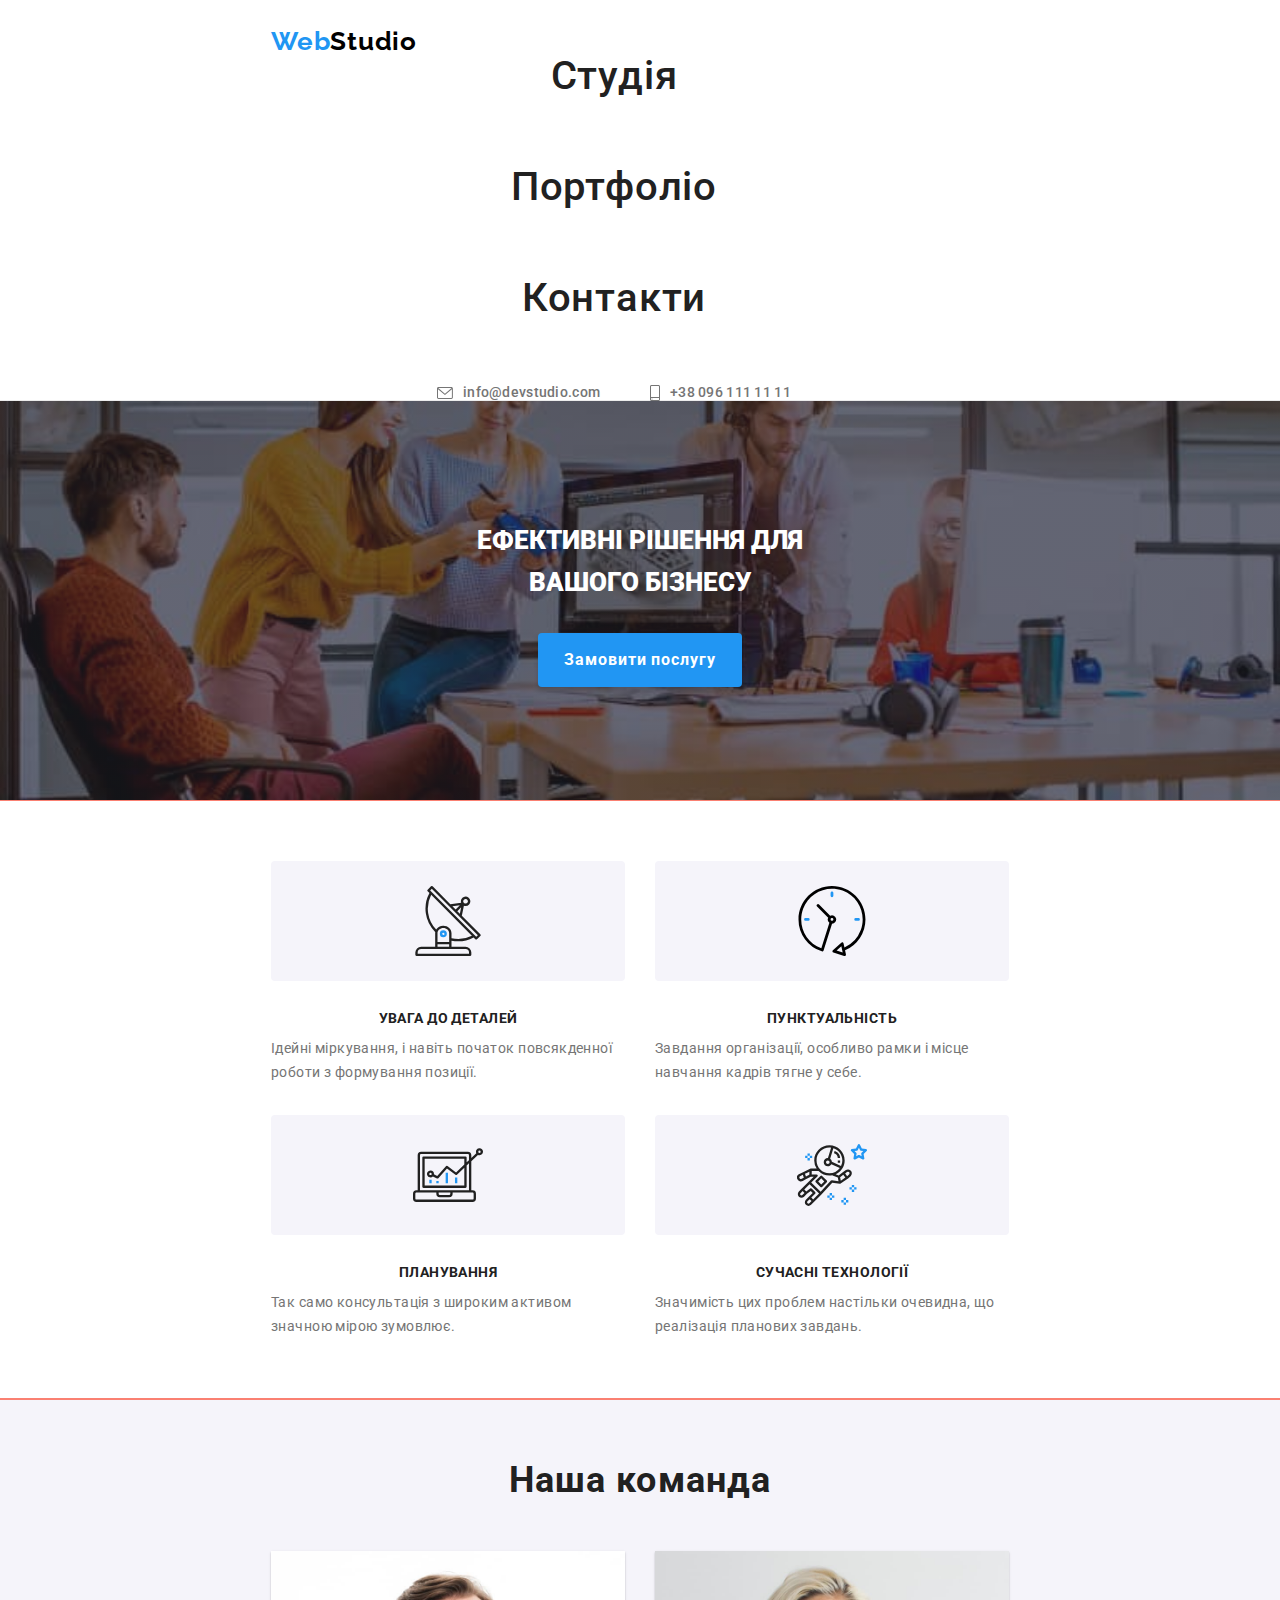
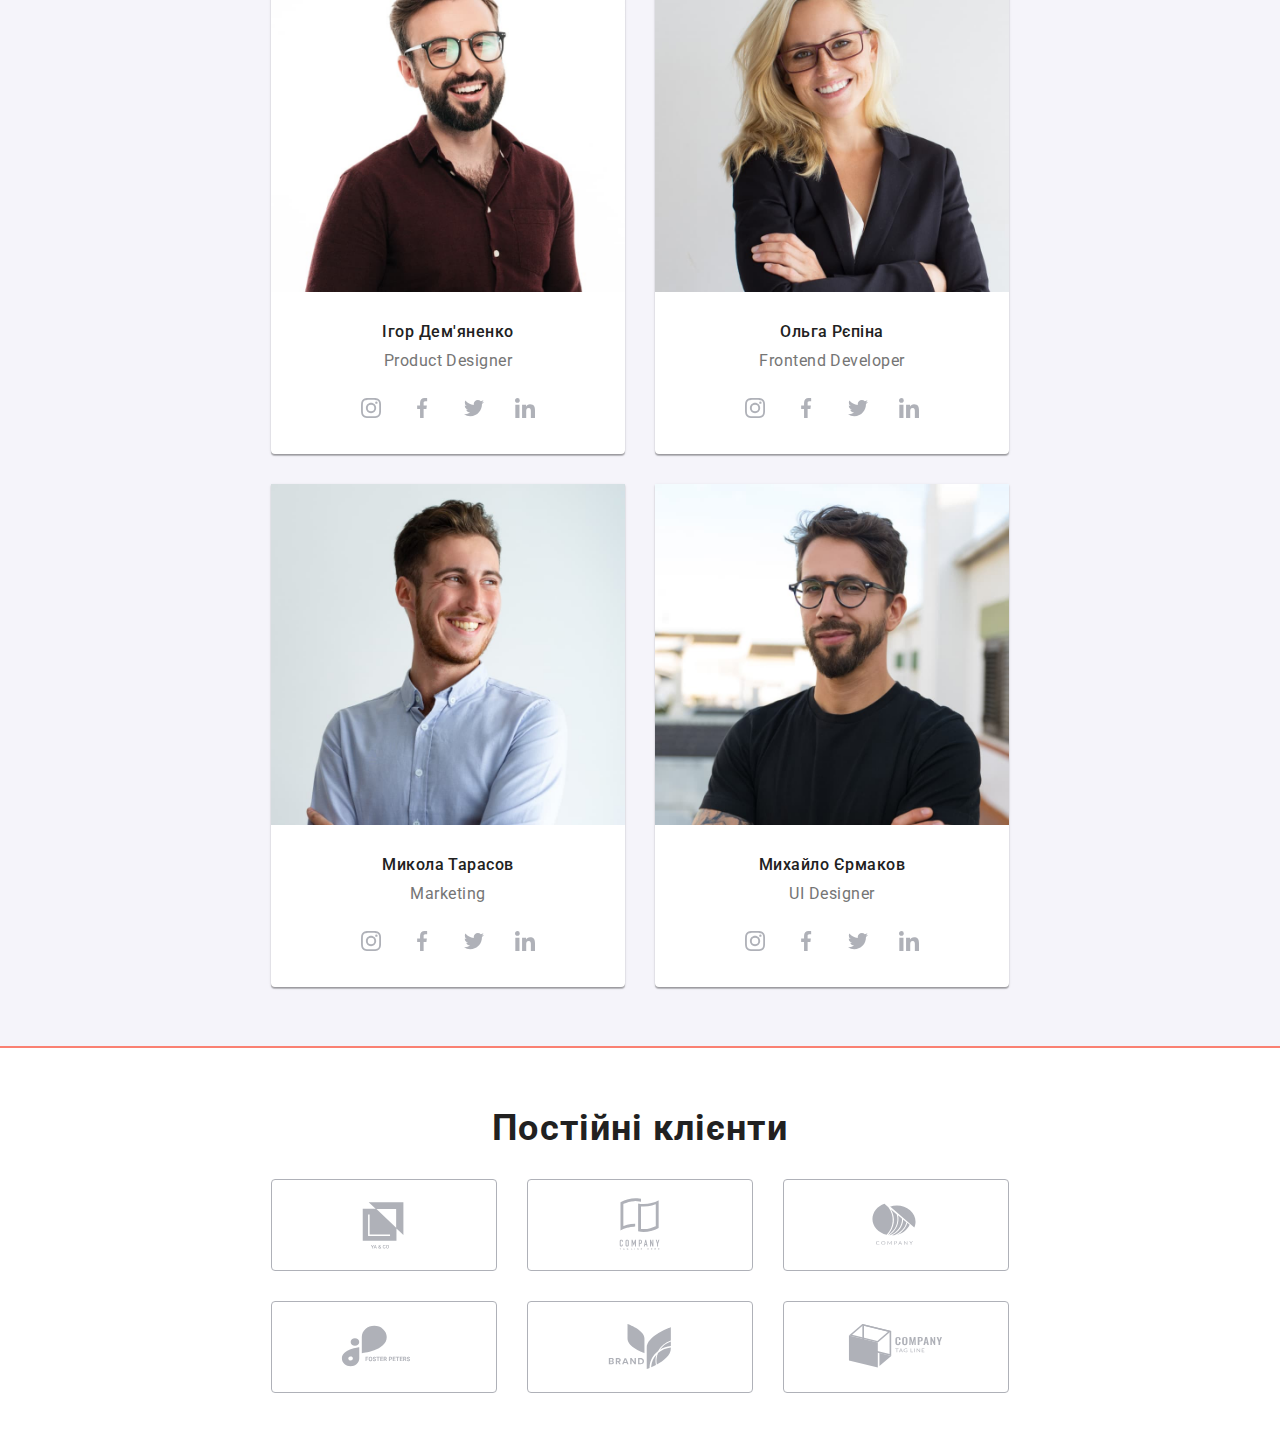
==== index.html @ ed32d87c "adaptive img" ====
<!DOCTYPE html>
<html lang="uk">
  <head>
    <meta charset="UTF-8" />
    <meta http-equiv="X-UA-Compatible" content="IE=edge" />
    <meta name="viewport" content="width=device-width, initial-scale=1.0" />
    <title>WebStudio</title>
    <link
      href="https://cdnjs.cloudflare.com/ajax/libs/modern-normalize/1.1.0/modern-normalize.min.css"
      rel="stylesheet"
    />
    <link
      href="https://fonts.googleapis.com/css2?family=Raleway:wght@700&family=Roboto:wght@400;500;700;900&display=swap"
      rel="stylesheet"
    />
    <link rel="stylesheet" href="./css/main.min.css" />
  </head>
  <body class="page">
    <!-- Шапка сайту -->
    <header class="header">
      <div class="container header__container">
        <a href="./index.html" class="logo header__logo logo--black">
          <span class="logo__web">Web</span>Studio
        </a>
        <button
          type="button"
          class="menu-button"
          aria-expanded="false"
          aria-controls="menu-container"
          data-menu-button
        >
          <svg width="40" height="40" aria-label="Перемикач мобільного меню">
            <use
              class="menu-button__icon-close"
              href="./images/icons.svg#icon-close"
            ></use>
            <use
              class="menu-button__icon-menu"
              href="./images/icons.svg#icon-menu"
            ></use>
          </svg>
        </button>
        <div class="menu-container" id="menu-container" data-menu>
          <!-- Навігація сайту в шапці -->
          <nav class="nav">
            <ul class="nav__list">
              <li class="nav__item">
                <a href="./index.html" class="nav__link link--current"
                  >Студія</a
                >
              </li>
              <li class="nav__item">
                <a href="./portfolio.html" class="nav__link">Портфоліо</a>
              </li>
              <li class="nav__item">
                <a href="" class="nav__link">Контакти</a>
              </li>
            </ul>
          </nav>

          <!-- Контакти в шапці-->
          <ul class="contacts">
            <li class="contacts__item">
              <a href="mailto:info@devstudio.com" class="contacts__link">
                <div class="contacts__container">
                  <svg class="contacts__icon" width="16" height="12">
                    <use href="./images/icons.svg#icon-envelope"></use>
                  </svg>
                  <span class="contacts__info">info@devstudio.com</span>
                </div>
              </a>
            </li>

            <li class="contacts__item">
              <a href="tel:+380961111111" class="contacts__link">
                <div class="contacts__container">
                  <svg class="contacts__icon" width="10" height="16">
                    <use href="./images/icons.svg#icon-smartphone"></use>
                  </svg>
                  <span class="contacts__info">+38 096 111 11 11</span>
                </div>
              </a>
            </li>
          </ul>
        </div>
      </div>
    </header>

    <!-- Унікальна інформація -->
    <main>
      <!-- Герой -->
      <section class="hero">
        <h1 class="hero__title">Ефективні рішення для вашого бізнесу</h1>
        <button type="button" class="btn hero__btn" data-modal-open>
          Замовити послугу
        </button>
      </section>

      <!-- Переваги -->
      <section class="benefits section">
        <div class="container">
          <h2 class="benefits__head">Наші переваги</h2>
          <ul class="benefits__list">
            <li class="benefits__item">
              <div class="benefits__icon-div">
                <svg class="benefits__icon" width="70" height="70">
                  <use href="./images/icons.svg#icon-antenna"></use>
                </svg>
              </div>

              <h3 class="benefits__title">УВАГА ДО ДЕТАЛЕЙ</h3>
              <p class="benefits__description">
                Ідейні міркування, і навіть початок повсякденної роботи з
                формування позиції.
              </p>
            </li>
            <li class="benefits__item">
              <div class="benefits__icon-div">
                <svg class="benefits__icon" width="70" height="70">
                  <use href="./images/icons.svg#icon-clock"></use>
                </svg>
              </div>

              <h3 class="benefits__title">ПУНКТУАЛЬНІСТЬ</h3>
              <p class="benefits__description">
                Завдання організації, особливо рамки і місце навчання кадрів
                тягне у себе.
              </p>
            </li>
            <li class="benefits__item">
              <div class="benefits__icon-div">
                <svg class="benefits__icon" width="70" height="70">
                  <use href="./images/icons.svg#icon-diagram"></use>
                </svg>
              </div>

              <h3 class="benefits__title">ПЛАНУВАННЯ</h3>
              <p class="benefits__description">
                Так само консультація з широким активом значною мірою зумовлює.
              </p>
            </li>
            <li class="benefits__item">
              <div class="benefits__icon-div">
                <svg class="benefits__icon" width="70" height="70">
                  <use href="./images/icons.svg#icon-astronaut"></use>
                </svg>
              </div>

              <h3 class="benefits__title">СУЧАСНІ ТЕХНОЛОГІЇ</h3>
              <p class="benefits__description">
                Значимість цих проблем настільки очевидна, що реалізація
                планових завдань.
              </p>
            </li>
          </ul>
        </div>
      </section>

      <!-- Чим ми займаємося -->
      <section class="tasks section">
        <div class="container">
          <h2 class="tasks__head">Чим ми займаємося</h2>
          <ul class="tasks__list">
            <li class="tasks__item">
              <img
                class="tasks__img"
                src="./images/trade-1.jpg"
                alt="Комп'ютер, за яким пишеться програма"
                width="370"
                height="294"
              />
              <div class="tasks__overlay">
                <h3 class="tasks__title">Десктопні додатки</h3>
              </div>
            </li>
            <li class="tasks__item">
              <img
                class="tasks__img"
                src="./images/trade-2.jpg"
                alt="На лептопі обирається макет інтерфейсу для смартфону"
                width="370"
                height="294"
              />
              <div class="tasks__overlay">
                <h3 class="tasks__title">Мобільні додатки</h3>
              </div>
            </li>
            <li class="tasks__item">
              <img
                class="tasks__img"
                src="./images/trade-3.jpg"
                alt="На планшеті обирається колір з палітри"
                width="370"
                height="294"
              />
              <div class="tasks__overlay">
                <h3 class="tasks__title">Дизайнерські рішення</h3>
              </div>
            </li>
          </ul>
        </div>
      </section>

      <!-- Наша команда -->
      <section class="employee section">
        <div class="container employee__container">
          <h2 class="employee__head">Наша команда</h2>
          <ul class="employee__list">
            <!-- Ігор Дем'яненко -->
            <li class="employee__item">
              <article class="employee-card">
                <div class="employee-card__thumb">
                  <picture>
                    <source
                      srcset="./images/card-1.jpg 1x, ./images/card-1-2x.jpg 2x"
                      media="(min-width: 1200px)"
                    />
                    <source
                      srcset="
                        ./images/card-1-tab.jpg    1x,
                        ./images/card-1-tab-2x.jpg 2x
                      "
                      media="(min-width: 768px)"
                    />
                    <source
                      srcset="
                        ./images/card-1-mob.jpg    1x,
                        ./images/card-1-mob-2x.jpg 2x
                      "
                      media="(min-width: 320px)"
                    />
                  </picture>
                  <img
                    src="./images/card-1.jpg"
                    alt="Ігор Дем'яненко, Product Designer"
                    width="450"
                    height="460"
                  />
                </div>

                <div class="employee-card__content">
                  <h3 class="employee-card__name">Ігор Дем'яненко</h3>
                  <p class="employee-card__position">Product Designer</p>
                  <!-- Соціальні мережі Ігора Дем'яненка -->
                  <ul class="social-networks">
                    <li class="social-networks__item">
                      <a class="social-networks__link" href="">
                        <svg
                          class="social-networks__icon"
                          width="20"
                          height="20"
                        >
                          <use href="./images/icons.svg#icon-instagram"></use>
                        </svg>
                      </a>
                    </li>
                    <li class="social-networks__item">
                      <a class="social-networks__link" href="">
                        <svg
                          class="social-networks__icon"
                          width="20"
                          height="20"
                        >
                          <use href="./images/icons.svg#icon-facebook"></use>
                        </svg>
                      </a>
                    </li>
                    <li class="social-networks__item">
                      <a class="social-networks__link" href="">
                        <svg
                          class="social-networks__icon"
                          width="20"
                          height="20"
                        >
                          <use href="./images/icons.svg#icon-twitter"></use>
                        </svg>
                      </a>
                    </li>
                    <li class="social-networks__item">
                      <a class="social-networks__link" href="">
                        <svg
                          class="social-networks__icon"
                          width="20"
                          height="20"
                        >
                          <use href="./images/icons.svg#icon-linkedin"></use>
                        </svg>
                      </a>
                    </li>
                  </ul>
                </div>
              </article>
            </li>
            <!-- Ольга Рєпіна -->
            <li class="employee__item">
              <article class="employee-card">
                <div class="employee-card__thumb">
                  <picture>
                    <source
                      srcset="./images/card-2.jpg 1x, ./images/card-2-2x.jpg 2x"
                      media="(min-width: 1200px)"
                    />
                    <source
                      srcset="
                        ./images/card-2-tab.jpg    1x,
                        ./images/card-2-tab-2x.jpg 2x
                      "
                      media="(min-width: 768px)"
                    />
                    <source
                      srcset="
                        ./images/card-2-mob.jpg    1x,
                        ./images/card-2-mob-2x.jpg 2x
                      "
                      media="(min-width: 320px)"
                    />
                  </picture>
                  <img
                    src="./images/card-2.jpg"
                    alt="Ольга Рєпіна, Frontend Developer"
                    width="450"
                    height="460"
                  />
                </div>

                <div class="employee-card__content">
                  <h3 class="employee-card__name">Ольга Рєпіна</h3>
                  <p class="employee-card__position">Frontend Developer</p>
                  <!-- Соціальні мережі Ольги Рєпіної -->
                  <ul class="social-networks">
                    <li class="social-networks__item">
                      <a class="social-networks__link" href="">
                        <svg
                          class="social-networks__icon"
                          width="20"
                          height="20"
                        >
                          <use href="./images/icons.svg#icon-instagram"></use>
                        </svg>
                      </a>
                    </li>
                    <li class="social-networks__item">
                      <a class="social-networks__link" href="">
                        <svg
                          class="social-networks__icon"
                          width="20"
                          height="20"
                        >
                          <use href="./images/icons.svg#icon-facebook"></use>
                        </svg>
                      </a>
                    </li>
                    <li class="social-networks__item">
                      <a class="social-networks__link" href="">
                        <svg
                          class="social-networks__icon"
                          width="20"
                          height="20"
                        >
                          <use href="./images/icons.svg#icon-twitter"></use>
                        </svg>
                      </a>
                    </li>
                    <li class="social-networks__item">
                      <a class="social-networks__link" href="">
                        <svg
                          class="social-networks__icon"
                          width="20"
                          height="20"
                        >
                          <use href="./images/icons.svg#icon-linkedin"></use>
                        </svg>
                      </a>
                    </li>
                  </ul>
                </div>
              </article>
            </li>
            <!-- Микола Тарасов -->
            <li class="employee__item">
              <article class="employee-card">
                <div class="employee-card__thumb">
                  <picture>
                    <source
                      srcset="./images/card-3.jpg 1x, ./images/card-3-2x.jpg 2x"
                      media="(min-width: 1200px)"
                    />
                    <source
                      srcset="
                        ./images/card-3-tab.jpg    1x,
                        ./images/card-3-tab-2x.jpg 2x
                      "
                      media="(min-width: 768px)"
                    />
                    <source
                      srcset="
                        ./images/card-3-mob.jpg    1x,
                        ./images/card-3-mob-2x.jpg 2x
                      "
                      media="(min-width: 320px)"
                    />
                  </picture>
                  <img
                    src="./images/card-3.jpg"
                    alt="Микола Тарасов, Marketing"
                    width="450"
                    height="460"
                  />
                </div>

                <div class="employee-card__content">
                  <h3 class="employee-card__name">Микола Тарасов</h3>
                  <p class="employee-card__position">Marketing</p>

                  <!-- Соціальні мережі Миколи Тарасова -->
                  <ul class="social-networks">
                    <li class="social-networks__item">
                      <a class="social-networks__link" href="">
                        <svg
                          class="social-networks__icon"
                          width="20"
                          height="20"
                        >
                          <use href="./images/icons.svg#icon-instagram"></use>
                        </svg>
                      </a>
                    </li>
                    <li class="social-networks__item">
                      <a class="social-networks__link" href="">
                        <svg
                          class="social-networks__icon"
                          width="20"
                          height="20"
                        >
                          <use href="./images/icons.svg#icon-facebook"></use>
                        </svg>
                      </a>
                    </li>
                    <li class="social-networks__item">
                      <a class="social-networks__link" href="">
                        <svg
                          class="social-networks__icon"
                          width="20"
                          height="20"
                        >
                          <use href="./images/icons.svg#icon-twitter"></use>
                        </svg>
                      </a>
                    </li>
                    <li class="social-networks__item">
                      <a class="social-networks__link" href="">
                        <svg
                          class="social-networks__icon"
                          width="20"
                          height="20"
                        >
                          <use href="./images/icons.svg#icon-linkedin"></use>
                        </svg>
                      </a>
                    </li>
                  </ul>
                </div>
              </article>
            </li>
            <!-- Михайло Єрмаков -->
            <li class="employee__item">
              <article class="employee-card">
                <div class="employee-card__thumb">
                  <picture>
                    <source
                      srcset="./images/card-4.jpg 1x, ./images/card-4-2x.jpg 2x"
                      media="(min-width: 1200px)"
                    />
                    <source
                      srcset="
                        ./images/card-4-tab.jpg    1x,
                        ./images/card-4-tab-2x.jpg 2x
                      "
                      media="(min-width: 768px)"
                    />
                    <source
                      srcset="
                        ./images/card-4-mob.jpg    1x,
                        ./images/card-4-mob-2x.jpg 2x
                      "
                      media="(min-width: 320px)"
                    />
                  </picture>
                  <img
                    src="./images/card-4.jpg"
                    alt="Михайло Єрмаков, UI Designer"
                    width="450"
                    height="460"
                  />
                </div>

                <div class="employee-card__content">
                  <h3 class="employee-card__name">Михайло Єрмаков</h3>
                  <p class="employee-card__position">UI Designer</p>
                  <!-- Соціальні мережі Михайла Єрмакова -->
                  <ul class="social-networks">
                    <li class="social-networks__item">
                      <a class="social-networks__link" href="">
                        <svg
                          class="social-networks__icon"
                          width="20"
                          height="20"
                        >
                          <use href="./images/icons.svg#icon-instagram"></use>
                        </svg>
                      </a>
                    </li>
                    <li class="social-networks__item">
                      <a class="social-networks__link" href="">
                        <svg
                          class="social-networks__icon"
                          width="20"
                          height="20"
                        >
                          <use href="./images/icons.svg#icon-facebook"></use>
                        </svg>
                      </a>
                    </li>
                    <li class="social-networks__item">
                      <a class="social-networks__link" href="">
                        <svg
                          class="social-networks__icon"
                          width="20"
                          height="20"
                        >
                          <use href="./images/icons.svg#icon-twitter"></use>
                        </svg>
                      </a>
                    </li>
                    <li class="social-networks__item">
                      <a class="social-networks__link" href="">
                        <svg
                          class="social-networks__icon"
                          width="20"
                          height="20"
                        >
                          <use href="./images/icons.svg#icon-linkedin"></use>
                        </svg>
                      </a>
                    </li>
                  </ul>
                </div>
              </article>
            </li>
          </ul>
        </div>
      </section>

      <!-- Постійні клієнти -->
      <section class="clients section">
        <div class="container">
          <h2 class="clients__head">Постійні клієнти</h2>
          <ul class="clients__list">
            <li class="clients__item">
              <a href="" class="clients__link">
                <svg class="clients__icon" width="106" height="60">
                  <use href="./images/icons.svg#icon-client-1"></use>
                </svg>
              </a>
            </li>
            <li class="clients__item">
              <a href="" class="clients__link">
                <svg class="clients__icon" width="106" height="60">
                  <use href="./images/icons.svg#icon-client-2"></use>
                </svg>
              </a>
            </li>
            <li class="clients__item">
              <a href="" class="clients__link">
                <svg class="clients__icon" width="106" height="60">
                  <use href="./images/icons.svg#icon-client-3"></use>
                </svg>
              </a>
            </li>
            <li class="clients__item">
              <a href="" class="clients__link">
                <svg class="clients__icon" width="106" height="60">
                  <use href="./images/icons.svg#icon-client-4"></use>
                </svg>
              </a>
            </li>
            <li class="clients__item">
              <a href="" class="clients__link">
                <svg class="clients__icon" width="106" height="60">
                  <use href="./images/icons.svg#icon-client-5"></use>
                </svg>
              </a>
            </li>
            <li class="clients__item">
              <a href="" class="clients__link">
                <svg class="clients__icon" width="106" height="60">
                  <use href="./images/icons.svg#icon-client-6"></use>
                </svg>
              </a>
            </li>
          </ul>
        </div>
      </section>
    </main>

    <!-- Футер -->
    <!-- <footer class="footer">
      <div class="container footer__container">
        <div class="footer__address">
          <a href="./index.html" class="logo footer__logo logo--white">
            <span class="logo__web">Web</span>Studio
          </a>
          <address>
            <p class="footer__location">м. Київ, пр-т Лесі Українки, 26</p>
            <ul class="contacts contacts--footer">
              <li class="contacts__item contacts__item--footer">
                <a
                  href="mailto:info@devstudio.com"
                  class="contacts__link contacts__link--footer"
                  >info@devstudio.com</a
                >
              </li>
              <li class="contacts__item contacts__item--footer">
                <a
                  href="tel:+380961111111"
                  class="contacts__link contacts__link--footer"
                  >+38 096 111 11 11</a
                >
              </li>
            </ul>
          </address>
        </div>

        <div class="channels">
          <h2 class="channels__head">приєднуйтесь</h2>
          <ul class="social-networks social-networks--footer">
            <li class="social-networks__item social-networks__item--footer">
              <a
                class="social-networks__link social-networks__link--footer"
                href=""
              >
                <svg
                  class="social-networks__icon social-networks__icon--footer"
                  width="20"
                  height="20"
                >
                  <use href="./images/icons.svg#icon-instagram"></use>
                </svg>
              </a>
            </li>
            <li class="social-networks__item social-networks__item--footer">
              <a
                class="social-networks__link social-networks__link--footer"
                href=""
              >
                <svg
                  class="social-networks__icon social-networks__icon--footer"
                  width="20"
                  height="20"
                >
                  <use href="./images/icons.svg#icon-facebook"></use>
                </svg>
              </a>
            </li>
            <li class="social-networks__item social-networks__item--footer">
              <a
                class="social-networks__link social-networks__link--footer"
                href=""
              >
                <svg
                  class="social-networks__icon social-networks__icon--footer"
                  width="20"
                  height="20"
                >
                  <use href="./images/icons.svg#icon-twitter"></use>
                </svg>
              </a>
            </li>
            <li class="social-networks__item social-networks__item--footer">
              <a
                class="social-networks__link social-networks__link--footer"
                href=""
              >
                <svg
                  class="social-networks__icon social-networks__icon--footer"
                  width="20"
                  height="20"
                >
                  <use href="./images/icons.svg#icon-linkedin"></use>
                </svg>
              </a>
            </li>
          </ul>
        </div>

        <div class="subscription">
          <h2 class="subscription__head">Підпишіться на розсилку</h2>
          <form class="subscription__form" action="#">
            <label>
              <input
                class="subscription__input-mail"
                type="email"
                name="email"
                placeholder="E-mail"
              />
            </label>
            <button class="btn subscription__btn" type="submit">
              Підписатися
              <svg class="subscription__icon" width="24" height="24">
                <use href="./images/icons.svg#icon-send"></use>
              </svg>
            </button>
          </form>
        </div>
      </div>
    </footer> -->

    <!-- Модальне вікно -->
    <div class="backdrop is-hidden" data-modal>
      <div class="modal">
        <!-- Кнопка закрити -->
        <button class="close-btn" type="button" data-modal-close>
          <svg class="close-btn__icon" width="18" height="18">
            <use href="./images/icons.svg#icon-close"></use>
          </svg>
        </button>

        <!-- Форма -->
        <form class="form">
          <p class="form__head">Залиште свої дані, ми вам передзвонимо</p>
          <ul class="customer-data">
            <li class="customer-data__item">
              <label class="customer-data__label" for="name">Ім'я</label>
              <div class="customer-data__input-div">
                <input
                  class="customer-data__input"
                  type="text"
                  name="name"
                  id="name"
                />
                <svg class="customer-data__icon" width="18" height="18">
                  <use href="./images/icons.svg#icon-name"></use>
                </svg>
              </div>
            </li>
            <li class="customer-data__item">
              <label class="customer-data__label" for="tel">Телефон</label>
              <div class="customer-data__input-div">
                <input
                  class="customer-data__input"
                  type="tel"
                  name="tel"
                  id="tel"
                />
                <svg class="customer-data__icon" width="18" height="18">
                  <use href="./images/icons.svg#icon-tel"></use>
                </svg>
              </div>
            </li>
            <li class="customer-data__item">
              <label class="customer-data__label" for="mail">Пошта</label>
              <div class="customer-data__input-div">
                <input
                  class="customer-data__input"
                  type="email"
                  name="mail"
                  id="mail"
                />
                <svg class="customer-data__icon" width="18" height="18">
                  <use href="./images/icons.svg#icon-mail"></use>
                </svg>
              </div>
            </li>
            <li class="customer-data__item">
              <label class="customer-data__label" for="feedback">
                Коментар
              </label>
              <textarea
                class="customer-data__comment"
                name="feedback"
                rows=""
                placeholder="Введіть текст"
                id="feedback"
              ></textarea>
            </li>
          </ul>

          <ul class="policy-options">
            <li class="policy-options__item">
              <label class="policy-options__label">
                <input
                  class="policy-options__checkbox"
                  type="checkbox"
                  name="policy"
                />
                <span class="policy-options__icon">
                  <svg class="icon-checked" width="16" height="15">
                    <use href="./images/icons.svg#icon-checked"></use>
                  </svg>
                </span>
                Погоджуюся з розсилкою та приймаю
                <a class="policy-options__link" href="">Умови договору</a>
              </label>
            </li>
          </ul>

          <button class="btn form__btn" type="submit">Відправити</button>
        </form>
      </div>
    </div>
    <script src="./js/modal.js"></script>
    <script src="./js/mobile-menu.js"></script>
  </body>
</html>
---- css/main.min.css ----
.page{background-color:#fff;color:#757575;font-family:"Roboto",sans-serif}@media screen and (min-width: 320px)and (max-width: 480px){.page{overflow-x:hidden}}.page.modal-open{overflow:hidden}h1,h2,h3,ul,p{margin:0;padding-left:0;padding-right:0}ul{list-style-type:none}img{display:block;max-width:100%;height:auto;width:100%}.section{padding-top:60px;padding-bottom:60px;outline:1px solid salmon}@media screen and (min-width: 1600px){.section{padding-top:94px;padding-bottom:94px}}.container{width:100%;padding-left:15px;padding-right:15px;margin-right:auto;margin-left:auto}@media screen and (min-width: 480px){.container{max-width:480px}}@media screen and (min-width: 768px){.container{max-width:768px}}@media screen and (min-width: 1600px){.container{max-width:1200px}}.header__container,.footer__container{display:-webkit-box;display:-ms-flexbox;display:flex}.footer__container{-webkit-box-align:baseline;-ms-flex-align:baseline;align-items:baseline}.contacts__container{display:-webkit-box;display:-ms-flexbox;display:flex;-webkit-box-align:center;-ms-flex-align:center;align-items:center}@media screen and (min-width: 480px){.footer__container{display:inline-block;text-align:center}}.logo{font-family:"Raleway",sans-serif;font-weight:700;font-size:26px;line-height:1.19;letter-spacing:.03em;text-decoration:none}.logo--black{color:#000}.logo--white{color:#fff}.logo__web{color:#2196f3}.header__logo{padding-top:16px;padding-bottom:16px}@media screen and (min-width: 768px){.header__logo{padding-top:26px;padding-bottom:26px}}@media screen and (min-width: 1600px){.header__logo{padding-top:24px;padding-bottom:25px}}.footer__logo{display:inline-block;margin-bottom:20px}.btn{padding-top:10px;padding-bottom:10px;background-color:#2196f3;color:#fff;font-family:"Roboto",sans-serif;font-weight:700;font-size:16px;line-height:1.88;text-align:center;letter-spacing:.06em;border-radius:4px;border-color:rgba(0,0,0,0);background-color:#2196f3;-webkit-box-shadow:0px 4px 4px rgba(0,0,0,.15);box-shadow:0px 4px 4px rgba(0,0,0,.15);cursor:pointer}.hero__btn{padding-left:24px;padding-right:24px;min-width:200px}@media screen and (min-width: 1600px){.hero__btn{padding-left:32px;padding-right:32px;min-width:216px}}.subscription__btn{display:-webkit-box;display:-ms-flexbox;display:flex;-webkit-box-align:center;-ms-flex-align:center;align-items:center;padding-left:28px;padding-right:28px;margin-left:12px}.subscription__icon{fill:currentColor;margin-left:10px}@media screen and (min-width: 480px){.subscription__btn{display:block;margin-left:auto;margin-right:auto}}.form__btn{display:-webkit-box;display:-ms-flexbox;display:flex;margin-right:auto;margin-left:auto;padding-left:52px;padding-right:52px}.close-btn{position:absolute;top:8px;right:8px;display:-webkit-box;display:-ms-flexbox;display:flex;-webkit-box-pack:center;-ms-flex-pack:center;justify-content:center;-webkit-box-align:center;-ms-flex-align:center;align-items:center;padding:0;min-width:30px;min-height:30px;background-color:rgba(0,0,0,0);border:1px solid rgba(0,0,0,.1);border-radius:50%;color:#000;cursor:pointer;-webkit-transition-property:color;transition-property:color;-webkit-transition-duration:250ms;transition-duration:250ms;-webkit-transition-timing-function:cubic-bezier(0.4, 0, 0.2, 1);transition-timing-function:cubic-bezier(0.4, 0, 0.2, 1)}.close-btn:hover,.close-btn:focus,.close-btn:active{color:#2196f3}.close-btn__icon{fill:currentColor}.header{background-color:#fff;border-bottom:1px solid #ececec}@media screen and (min-width: 1600px){.header{display:-webkit-box;display:-ms-flexbox;display:flex;-webkit-box-align:center;-ms-flex-align:center;align-items:center}}.container.header__container{position:relative}.menu-button{min-height:40px;min-width:40px;display:-webkit-box;display:-ms-flexbox;display:flex;-webkit-box-align:center;-ms-flex-align:center;align-items:center;-webkit-box-pack:center;-ms-flex-pack:center;justify-content:center;margin:0;padding:0;margin-left:auto;background-color:rgba(0,0,0,0);border-color:rgba(0,0,0,0)}@media screen and (min-width: 768px){.menu-button{display:none}}.menu-button__icon-close{display:none}.menu-button.is-open .menu-button__icon-close{display:block}.menu-button.is-open .menu-button__icon-menu{display:none}.menu-container{height:400px;background-color:#fff;padding:20px;text-align:center;font-size:20px}.menu-container.is-open{display:block}@media screen and (max-width: 767px){.menu-container{display:none;position:absolute;top:100%;left:0;width:100%}}@media screen and (min-width: 1600px){.nav{display:-webkit-box;display:-ms-flexbox;display:flex}.nav__list{display:-webkit-box;display:-ms-flexbox;display:flex;margin-left:93px;list-style-type:none}.nav__item+.nav__item{margin-left:50px}}.nav__link{display:block;padding-top:32px;padding-bottom:32px;padding-right:0;font-weight:500;font-size:40px;line-height:1.175;letter-spacing:.02em;color:#212121;text-decoration:none;-webkit-transition-property:color;transition-property:color;-webkit-transition-duration:250ms;transition-duration:250ms;-webkit-transition-timing-function:cubic-bezier(0.4, 0, 0.2, 1);transition-timing-function:cubic-bezier(0.4, 0, 0.2, 1)}.nav__link:hover,.nav__link:focus,.nav__link:active,.nav__link--current{color:#2196f3}@media screen and (min-width: 1600px){.nav__link{display:block;padding-top:32px;padding-bottom:32px;font-weight:500;font-size:14px;line-height:1.14;letter-spacing:.02em;color:#212121;text-decoration:none;-webkit-transition-property:color;transition-property:color;-webkit-transition-duration:250ms;transition-duration:250ms;-webkit-transition-timing-function:cubic-bezier(0.4, 0, 0.2, 1);transition-timing-function:cubic-bezier(0.4, 0, 0.2, 1)}.nav__link:hover,.nav__link:focus,.nav__link:active,.nav__link--current{color:#2196f3}}.link--current{position:relative}@media screen and (min-width: 1600px){.link--current::after{content:"";position:absolute;left:0;bottom:0;width:100%;height:4px;background-color:#2196f3;border-radius:2px}}.contacts{display:-webkit-box;display:-ms-flexbox;display:flex;margin-left:auto;list-style-type:none}.contacts__item{display:-webkit-box;display:-ms-flexbox;display:flex;-webkit-box-align:center;-ms-flex-align:center;align-items:center}.contacts__item+.contacts__item{margin-left:50px}.contacts__link{display:block;padding-top:32px;padding-bottom:32px;font-weight:500;font-size:14px;line-height:1.14;letter-spacing:.02em;color:#757575;text-decoration:none;-webkit-transition-property:color;transition-property:color;-webkit-transition-duration:250ms;transition-duration:250ms;-webkit-transition-timing-function:cubic-bezier(0.4, 0, 0.2, 1);transition-timing-function:cubic-bezier(0.4, 0, 0.2, 1)}.contacts__link:hover,.contacts__link:focus,.contacts__link:active{color:#2196f3}.contacts__icon{margin-right:10px;fill:currentColor}.hero{height:400px;width:100%;min-width:100%;text-align:center;padding-top:118px;padding-bottom:118px;margin-left:auto;margin-right:auto;background-image:-webkit-gradient(linear, left top, right top, from(rgba(47, 48, 58, 0.4)), to(rgba(47, 48, 58, 0.4))),url("../images/hero-img-mob.jpg");background-image:linear-gradient(to right, rgba(47, 48, 58, 0.4), rgba(47, 48, 58, 0.4)),url("../images/hero-img-mob.jpg");background-color:#c4c4c4;background-position:center;background-repeat:no-repeat;background-size:cover}@media(min-device-pixel-ratio: 2),(-webkit-min-device-pixel-ratio: 2),(min-resolution: 192dpi),(min-resolution: 2dppx){.hero{background-image:-webkit-gradient(linear, left top, right top, from(rgba(47, 48, 58, 0.4)), to(rgba(47, 48, 58, 0.4))),url("../images/hero-img-mob-2x.jpg");background-image:linear-gradient(to right, rgba(47, 48, 58, 0.4), rgba(47, 48, 58, 0.4)),url("../images/hero-img-mob-2x.jpg")}}@media screen and (min-width: 480px){.hero{width:100%}}@media screen and (min-width: 768px){.hero{max-width:768px;background-image:-webkit-gradient(linear, left top, right top, from(rgba(47, 48, 58, 0.4)), to(rgba(47, 48, 58, 0.4))),url("../images/hero-img-tab.jpg");background-image:linear-gradient(to right, rgba(47, 48, 58, 0.4), rgba(47, 48, 58, 0.4)),url("../images/hero-img-tab.jpg")}}@media screen and (min-width: 768px)and (min-device-pixel-ratio: 2),screen and (min-width: 768px)and (-webkit-min-device-pixel-ratio: 2),screen and (min-width: 768px)and (min-resolution: 192dpi),screen and (min-width: 768px)and (min-resolution: 2dppx){.hero{background-image:-webkit-gradient(linear, left top, right top, from(rgba(47, 48, 58, 0.4)), to(rgba(47, 48, 58, 0.4))),url("../images/hero-img-tab-2x.jpg");background-image:linear-gradient(to right, rgba(47, 48, 58, 0.4), rgba(47, 48, 58, 0.4)),url("../images/hero-img-tab-2x.jpg")}}@media screen and (min-width: 1600px){.hero{height:600px;width:1600px;padding-top:200px;padding-bottom:200px;background-image:-webkit-gradient(linear, left top, right top, from(rgba(47, 48, 58, 0.4)), to(rgba(47, 48, 58, 0.4))),url("../images/hero-img.jpg");background-image:linear-gradient(to right, rgba(47, 48, 58, 0.4), rgba(47, 48, 58, 0.4)),url("../images/hero-img.jpg")}}@media screen and (min-width: 1600px)and (min-device-pixel-ratio: 2),screen and (min-width: 1600px)and (-webkit-min-device-pixel-ratio: 2),screen and (min-width: 1600px)and (min-resolution: 192dpi),screen and (min-width: 1600px)and (min-resolution: 2dppx){.hero{background-image:-webkit-gradient(linear, left top, right top, from(rgba(47, 48, 58, 0.4)), to(rgba(47, 48, 58, 0.4))),url("../images/hero-img-2x.jpg");background-image:linear-gradient(to right, rgba(47, 48, 58, 0.4), rgba(47, 48, 58, 0.4)),url("../images/hero-img-2x.jpg")}}.hero__title{margin-bottom:30px;margin-left:auto;margin-right:auto;max-width:360px;font-weight:900;font-size:26px;line-height:42px;text-align:center;letter-spacing:1.62;text-transform:uppercase;color:#fff}@media screen and (min-width: 1600px){.hero__title{max-width:696px;font-weight:900;font-size:44px;line-height:1.36;text-align:center;letter-spacing:.06em}}.benefits__head{color:rgba(0,0,0,0);height:0}.benefits__list{display:-webkit-box;display:-ms-flexbox;display:flex;-ms-flex-wrap:wrap;flex-wrap:wrap;-webkit-box-pack:center;-ms-flex-pack:center;justify-content:center}@media screen and (min-width: 768px){.benefits__list{margin:-15px}}.benefits__item{width:100%;max-width:450px}@media screen and (max-width: 767px){.benefits__item:not(:last-child){margin-bottom:30px}}@media screen and (min-width: 768px){.benefits__item{width:calc((100% - 60px)/2);margin:15px}}@media screen and (min-width: 1600px){.benefits__item{width:calc((100% - 120px)/4)}}.benefits__icon-div{display:-webkit-box;display:-ms-flexbox;display:flex;width:100%;height:120px;margin-bottom:30px;-webkit-box-pack:center;-ms-flex-pack:center;justify-content:center;-webkit-box-align:center;-ms-flex-align:center;align-items:center;border-radius:4px;background-color:#f5f4fa}.benefits__title{display:-webkit-box;display:-ms-flexbox;display:flex;-webkit-box-pack:center;-ms-flex-pack:center;justify-content:center;margin-bottom:10px;font-weight:700;font-size:14px;line-height:1.14;letter-spacing:.03em;text-transform:uppercase;color:#212121}.benefits__description{font-size:14px;line-height:1.71;letter-spacing:.03em}.tasks__head{margin-bottom:50px;font-weight:700;font-size:36px;line-height:1.17;text-align:center;letter-spacing:.03em;color:#212121}.tasks__list{display:-webkit-box;display:-ms-flexbox;display:flex;-webkit-box-pack:justify;-ms-flex-pack:justify;justify-content:space-between}.tasks__item{position:relative;font-style:normal;font-weight:700;font-size:14px;line-height:1.14;text-align:center;letter-spacing:.03em;text-transform:uppercase;color:#fff}.tasks__overlay{position:absolute;bottom:0;width:100%;background-color:rgba(47,48,58,.8);padding-top:27px;padding-bottom:27px}@media screen and (max-width: 1599px){.tasks.section{display:none}}.employee{background-color:#f5f4fa}.employee__head{margin-bottom:50px;font-weight:700;font-size:36px;line-height:1.17;text-align:center;letter-spacing:.03em;color:#212121}.employee__list{display:-webkit-box;display:-ms-flexbox;display:flex;-ms-flex-wrap:wrap;flex-wrap:wrap;-webkit-box-pack:center;-ms-flex-pack:center;justify-content:center}@media screen and (min-width: 768px){.employee__list{margin:-15px}}.employee__item{width:100%;max-width:450px;border-radius:0px 0px 4px 4px;background-color:#fff;-webkit-box-shadow:0px 1px 3px rgba(0,0,0,.12),0px 1px 1px rgba(0,0,0,.14),0px 2px 1px rgba(0,0,0,.2);box-shadow:0px 1px 3px rgba(0,0,0,.12),0px 1px 1px rgba(0,0,0,.14),0px 2px 1px rgba(0,0,0,.2);text-align:center}@media screen and (max-width: 767px){.employee__item:not(:last-child){margin-bottom:30px}}@media screen and (min-width: 768px){.employee__item{width:calc((100% - 60px)/2);margin:15px}}@media screen and (min-width: 1600px){.employee__item{width:calc((100% - 120px)/4)}}.employee-card__thumb{display:-webkit-box;display:-ms-flexbox;display:flex;-webkit-box-pack:center;-ms-flex-pack:center;justify-content:center}.employee-card__content{padding-top:30px;padding-bottom:24px}@media screen and (min-width: 1600px){.employee-card__content{padding-bottom:30px}}.employee-card__name{margin-bottom:10px;font-weight:500;font-size:16px;line-height:1.19;letter-spacing:.03em;color:#212121}.employee-card__position{margin-bottom:16px;font-size:16px;line-height:1.19;letter-spacing:.03em}.social-networks{display:-webkit-box;display:-ms-flexbox;display:flex;-ms-flex-pack:distribute;justify-content:space-around;width:206px;height:44px;margin-left:auto;margin-right:auto;list-style:none}.social-networks__icon{fill:currentColor}.social-networks__link{display:-webkit-box;display:-ms-flexbox;display:flex;width:44px;height:44px;-webkit-box-pack:center;-ms-flex-pack:center;justify-content:center;-webkit-box-align:center;-ms-flex-align:center;align-items:center;color:#afb1b8;border-radius:50%;-webkit-transition-property:background-color,color;transition-property:background-color,color;-webkit-transition-duration:250ms;transition-duration:250ms;-webkit-transition-timing-function:cubic-bezier(0.4, 0, 0.2, 1);transition-timing-function:cubic-bezier(0.4, 0, 0.2, 1)}.social-networks__link:hover,.social-networks__link:focus{background-color:#2196f3;color:#fff}.social-networks__link--footer{background-color:rgba(255,255,255,.1);color:#fff}.social-networks__link--footer:hover,.social-networks__link--footer:focus{background-color:#2196f3;color:#fff}.clients__head{margin-bottom:30px;font-weight:700;font-size:36px;line-height:1.17;text-align:center;letter-spacing:.03em;color:#212121}@media screen and (min-width: 1600px){.clients__head{margin-bottom:50px}}.clients__list{display:-webkit-box;display:-ms-flexbox;display:flex;-ms-flex-wrap:wrap;flex-wrap:wrap;-webkit-box-pack:center;-ms-flex-pack:center;justify-content:center;list-style:none}@media screen and (min-width: 768px){.clients__list{margin:-15px}}.clients__item{margin:15px;width:calc((100% - 60px)/2);height:92px}@media screen and (min-width: 768px){.clients__item{width:calc((100% - 90px)/3);margin:15px}}@media screen and (min-width: 1600px){.clients__item{width:calc((100% - 180px)/6)}}.clients__link{display:-webkit-box;display:-ms-flexbox;display:flex;width:100%;height:100%;-webkit-box-pack:center;-ms-flex-pack:center;justify-content:center;-webkit-box-align:center;-ms-flex-align:center;align-items:center;border:1px solid #afb1b8;border-radius:4px;color:#afb1b8;-webkit-transition-property:border-color,color;transition-property:border-color,color;-webkit-transition-duration:250ms;transition-duration:250ms;-webkit-transition-timing-function:cubic-bezier(0.4, 0, 0.2, 1);transition-timing-function:cubic-bezier(0.4, 0, 0.2, 1)}.clients__link:hover,.clients__link:focus{border-color:#2196f3;color:#2196f3}.clients__icon{fill:currentColor}.footer{padding-top:60px;padding-bottom:60px;background-color:#2f303a}.footer__address{margin-right:70px}@media screen and (min-width: 480px){.footer__address{margin-right:0}}.footer__location{margin-bottom:9px;font-style:normal;font-weight:400;font-size:14px;line-height:1.71;letter-spacing:.03em;color:#fff}.contacts--footer{display:block;list-style-type:none}.contacts__link--footer{padding-top:0;padding-bottom:0;font-style:normal;font-weight:400;font-size:14px;line-height:1.71;letter-spacing:.03em;color:rgba(255,255,255,.6);text-decoration:none;-webkit-transition-property:color;transition-property:color;-webkit-transition-duration:250ms;transition-duration:250ms;-webkit-transition-timing-function:cubic-bezier(0.4, 0, 0.2, 1);transition-timing-function:cubic-bezier(0.4, 0, 0.2, 1)}.contacts__item--footer:not(:last-child){margin-bottom:9px}.contacts__item--footer:last-child{margin-left:0}.channels__head{margin-bottom:20px;font-style:normal;font-weight:700;font-size:14px;line-height:1.14;letter-spacing:.03em;text-transform:uppercase;color:#fff}.subscription{margin-left:auto}.subscription__form{display:-webkit-box;display:-ms-flexbox;display:flex;-webkit-box-orient:horizontal;-webkit-box-direction:normal;-ms-flex-direction:row;flex-direction:row}.subscription__head{margin-bottom:20px;font-style:normal;font-weight:700;font-size:14px;line-height:1.14;letter-spacing:.03em;text-transform:uppercase;color:#fff}.subscription__input-mail{width:358px;height:50px;padding-left:16px;padding-right:16px;background-color:#2f303a;border:1px solid rgba(255,255,255,.3);border-radius:4px;color:#fff;cursor:pointer;-webkit-transition-property:border-color;transition-property:border-color;-webkit-transition-duration:250ms;transition-duration:250ms;-webkit-transition-timing-function:cubic-bezier(0.4, 0, 0.2, 1);transition-timing-function:cubic-bezier(0.4, 0, 0.2, 1)}.subscription__input-mail::-webkit-input-placeholder{color:rgba(255,255,255,.6)}.subscription__input-mail::-moz-placeholder{color:rgba(255,255,255,.6)}.subscription__input-mail:-ms-input-placeholder{color:rgba(255,255,255,.6)}.subscription__input-mail::-ms-input-placeholder{color:rgba(255,255,255,.6)}.subscription__input-mail::placeholder{color:rgba(255,255,255,.6)}.subscription__input-mail:hover,.subscription__input-mail:focus{border-color:#2196f3}@media screen and (min-width: 480px){.subscription__form{display:inline-block;text-align:center}}.backdrop{position:fixed;top:0;left:0;width:100%;height:100%;background-color:rgba(0,0,0,.2);opacity:1;-webkit-transition-property:opacity;transition-property:opacity;-webkit-transition-duration:250ms;transition-duration:250ms;-webkit-transition-timing-function:cubic-bezier(0.4, 0, 0.2, 1);transition-timing-function:cubic-bezier(0.4, 0, 0.2, 1);overflow-y:scroll}.backdrop.is-hidden{opacity:0;pointer-events:none}.backdrop.is-hidden .modal{-webkit-transform:translate(-50%, -50%) scale(1.5);transform:translate(-50%, -50%) scale(1.5)}.modal{position:absolute;top:50%;left:50%;-webkit-transform:translate(-50%, -50%) scale(1);transform:translate(-50%, -50%) scale(1);width:100%;min-height:609px;padding:40px;background:#fff;-webkit-box-shadow:0px 1px 3px rgba(0,0,0,.12),0px 1px 1px rgba(0,0,0,.14),0px 2px 1px rgba(0,0,0,.2);box-shadow:0px 1px 3px rgba(0,0,0,.12),0px 1px 1px rgba(0,0,0,.14),0px 2px 1px rgba(0,0,0,.2);border-radius:4px;-webkit-transition:-webkit-transform 250ms cubic-bezier(0.4, 0, 0.2, 1);transition:-webkit-transform 250ms cubic-bezier(0.4, 0, 0.2, 1);transition:transform 250ms cubic-bezier(0.4, 0, 0.2, 1);transition:transform 250ms cubic-bezier(0.4, 0, 0.2, 1), -webkit-transform 250ms cubic-bezier(0.4, 0, 0.2, 1)}@media screen and (min-width: 480px){.modal{min-width:450px}}@media screen and (min-width: 1600px){.modal{min-width:528px;min-height:581px}}.form__head{margin-left:auto;margin-right:auto;margin-bottom:12px;font-weight:700;font-size:20px;line-height:1.15;text-align:center;letter-spacing:.03em;color:#212121}.customer-data{margin-bottom:20px}.customer-data__item{display:-webkit-box;display:-ms-flexbox;display:flex;-webkit-box-orient:vertical;-webkit-box-direction:normal;-ms-flex-direction:column;flex-direction:column;margin-bottom:10px;font-size:14px;line-height:1.143;letter-spacing:.01em;color:#757575}@media screen and (min-width: 1600px){.customer-data__item{font-size:12px;line-height:1.167}}.customer-data__label{margin-bottom:4px}.customer-data__input-div{position:relative}.customer-data__input{width:100%;height:40px;padding-left:42px;-webkit-transition-property:border-color;transition-property:border-color;-webkit-transition-duration:250ms;transition-duration:250ms;-webkit-transition-timing-function:cubic-bezier(0.4, 0, 0.2, 1);transition-timing-function:cubic-bezier(0.4, 0, 0.2, 1)}.customer-data__comment{width:100%;height:120px;padding:12px 16px;resize:none}.customer-data__comment::-webkit-input-placeholder{font-family:"Roboto",sans-serif;font-size:12px;line-height:1.167;letter-spacing:.01em;color:rgba(117,117,117,.5)}.customer-data__comment::-moz-placeholder{font-family:"Roboto",sans-serif;font-size:12px;line-height:1.167;letter-spacing:.01em;color:rgba(117,117,117,.5)}.customer-data__comment:-ms-input-placeholder{font-family:"Roboto",sans-serif;font-size:12px;line-height:1.167;letter-spacing:.01em;color:rgba(117,117,117,.5)}.customer-data__comment::-ms-input-placeholder{font-family:"Roboto",sans-serif;font-size:12px;line-height:1.167;letter-spacing:.01em;color:rgba(117,117,117,.5)}.customer-data__comment::placeholder{font-family:"Roboto",sans-serif;font-size:12px;line-height:1.167;letter-spacing:.01em;color:rgba(117,117,117,.5)}@media screen and (min-widht: 1600px){.customer-data__comment::-webkit-input-placeholder{font-size:14px;line-height:1.143}.customer-data__comment::-moz-placeholder{font-size:14px;line-height:1.143}.customer-data__comment:-ms-input-placeholder{font-size:14px;line-height:1.143}.customer-data__comment::-ms-input-placeholder{font-size:14px;line-height:1.143}.customer-data__comment::placeholder{font-size:14px;line-height:1.143}}.customer-data__input{border:1px solid rgba(33,33,33,.2);border-radius:4px;color:#000;cursor:pointer;-webkit-transition-property:border-color;transition-property:border-color;-webkit-transition-duration:500ms;transition-duration:500ms;-webkit-transition-timing-function:cubic-bezier(0.4, 0, 0.2, 1);transition-timing-function:cubic-bezier(0.4, 0, 0.2, 1)}.customer-data__input:hover,.customer-data__input:focus{border-color:#2196f3}.customer-data__input:hover+.customer-data__icon,.customer-data__input:focus+.customer-data__icon{fill:#2196f3}.customer-data__comment{border:1px solid rgba(33,33,33,.2);border-radius:4px;color:#000;cursor:pointer;-webkit-transition-property:border-color;transition-property:border-color;-webkit-transition-duration:500ms;transition-duration:500ms;-webkit-transition-timing-function:cubic-bezier(0.4, 0, 0.2, 1);transition-timing-function:cubic-bezier(0.4, 0, 0.2, 1)}.customer-data__comment:hover,.customer-data__comment:focus{border-color:#2196f3}.customer-data__icon{position:absolute;top:50%;left:15px;-webkit-transform:translateY(-50%);transform:translateY(-50%);fill:#212121;-webkit-transition-property:fill;transition-property:fill;-webkit-transition-duration:500ms;transition-duration:500ms;-webkit-transition-timing-function:cubic-bezier(0.4, 0, 0.2, 1);transition-timing-function:cubic-bezier(0.4, 0, 0.2, 1)}.policy-options{margin-bottom:30px}.policy-options,.customer-data{list-style:none}.policy-options__checkbox{-webkit-appearance:none;-moz-appearance:none;appearance:none}.policy-options__icon{position:relative;width:16px;height:15px;margin-right:8px;margin-left:13px;border:2px solid #212121;border-radius:2px;fill:rgba(0,0,0,0)}.icon-checked{position:absolute;left:-2px;top:-2px}.policy-options__checkbox:checked+.policy-options__icon{background-color:#2196f3;background-position:center;border-color:rgba(0,0,0,0);background-repeat:no-repeat;fill:#fff}.policy-options__label{display:-webkit-box;display:-ms-flexbox;display:flex;-webkit-box-align:center;-ms-flex-align:center;align-items:center}.policy-options__label,.policy-options__link{font-family:"Roboto",sans-serif;font-size:12px;line-height:1.167;letter-spacing:.03em}@media screen and (min-width: 1600px){.policy-options__label,.policy-options__link{font-size:14px;line-height:1.71;letter-spacing:.03em}}.policy-options__label{color:#757575}.policy-options__link{color:#2196f3;margin-left:6px}.filters{display:-webkit-box;display:-ms-flexbox;display:flex;-webkit-box-pack:center;-ms-flex-pack:center;justify-content:center;margin-bottom:50px;list-style-type:none}.filters__item+.filters__item{margin-left:8px}.filters__btn{padding:6px 22px;border-radius:4px;font-family:"Roboto",sans-serif;font-weight:500;font-size:16px;line-height:1.63;text-align:center;letter-spacing:.03em;background-color:#f5f4fa;border:rgba(0,0,0,0);color:#212121;cursor:pointer;-webkit-transition-property:background-color,color,-webkit-box-shadow;transition-property:background-color,color,-webkit-box-shadow;transition-property:background-color,color,box-shadow;transition-property:background-color,color,box-shadow,-webkit-box-shadow;-webkit-transition-duration:250ms;transition-duration:250ms;-webkit-transition-timing-function:cubic-bezier(0.4, 0, 0.2, 1);transition-timing-function:cubic-bezier(0.4, 0, 0.2, 1)}.filters__btn:hover,.filters__btn:focus{background-color:#2196f3;color:#fff;-webkit-box-shadow:0px 3px 1px rgba(0,0,0,.1),0px 1px 2px rgba(0,0,0,.08),0px 2px 2px rgba(0,0,0,.12);box-shadow:0px 3px 1px rgba(0,0,0,.1),0px 1px 2px rgba(0,0,0,.08),0px 2px 2px rgba(0,0,0,.12)}.portfolio__head{color:rgba(0,0,0,0);height:0}.projects{padding:0;margin:0;list-style:none;display:-webkit-box;display:-ms-flexbox;display:flex;-ms-flex-wrap:wrap;flex-wrap:wrap;margin-left:-30px;margin-top:-30px;list-style-type:none}.projects__item{-ms-flex-preferred-size:calc(33.3333333333% - 30px);flex-basis:calc(33.3333333333% - 30px);margin-left:30px;margin-top:30px;background-color:#fff;border:1px solid #eee;-webkit-transition-property:-webkit-box-shadow;transition-property:-webkit-box-shadow;transition-property:box-shadow;transition-property:box-shadow, -webkit-box-shadow;-webkit-transition-duration:250ms;transition-duration:250ms;-webkit-transition-timing-function:cubic-bezier(0.4, 0, 0.2, 1);transition-timing-function:cubic-bezier(0.4, 0, 0.2, 1)}.projects__item:hover{-webkit-box-shadow:0px 1px 1px rgba(0,0,0,.12),0px 4px 4px rgba(0,0,0,.06),1px 4px 6px rgba(0,0,0,.16);box-shadow:0px 1px 1px rgba(0,0,0,.12),0px 4px 4px rgba(0,0,0,.06),1px 4px 6px rgba(0,0,0,.16)}.projects__item:hover .projects__overlay{-webkit-transform:translateY(0);transform:translateY(0)}.projects__thumb{position:relative;overflow:hidden}.projects__content{padding:20px 24px}.projects__name{font-weight:700;font-size:18px;line-height:2;letter-spacing:.06em;color:#212121}.projects__description{margin-top:4px;font-size:16px;line-height:1.88;letter-spacing:.03em;color:#757575}.projects__overlay{position:absolute;top:0;left:0;width:100%;height:100%;-webkit-transform:translateY(100%);transform:translateY(100%);padding:63px 24px;background-color:rgba(33,150,243,.9);font-size:18px;line-height:1.56;letter-spacing:.03em;color:#fff;-webkit-transition-property:-webkit-transform;transition-property:-webkit-transform;transition-property:transform;transition-property:transform, -webkit-transform;-webkit-transition-duration:250ms;transition-duration:250ms;-webkit-transition-timing-function:cubic-bezier(0.4, 0, 0.2, 1);transition-timing-function:cubic-bezier(0.4, 0, 0.2, 1)}/*# sourceMappingURL=main.min.css.map */
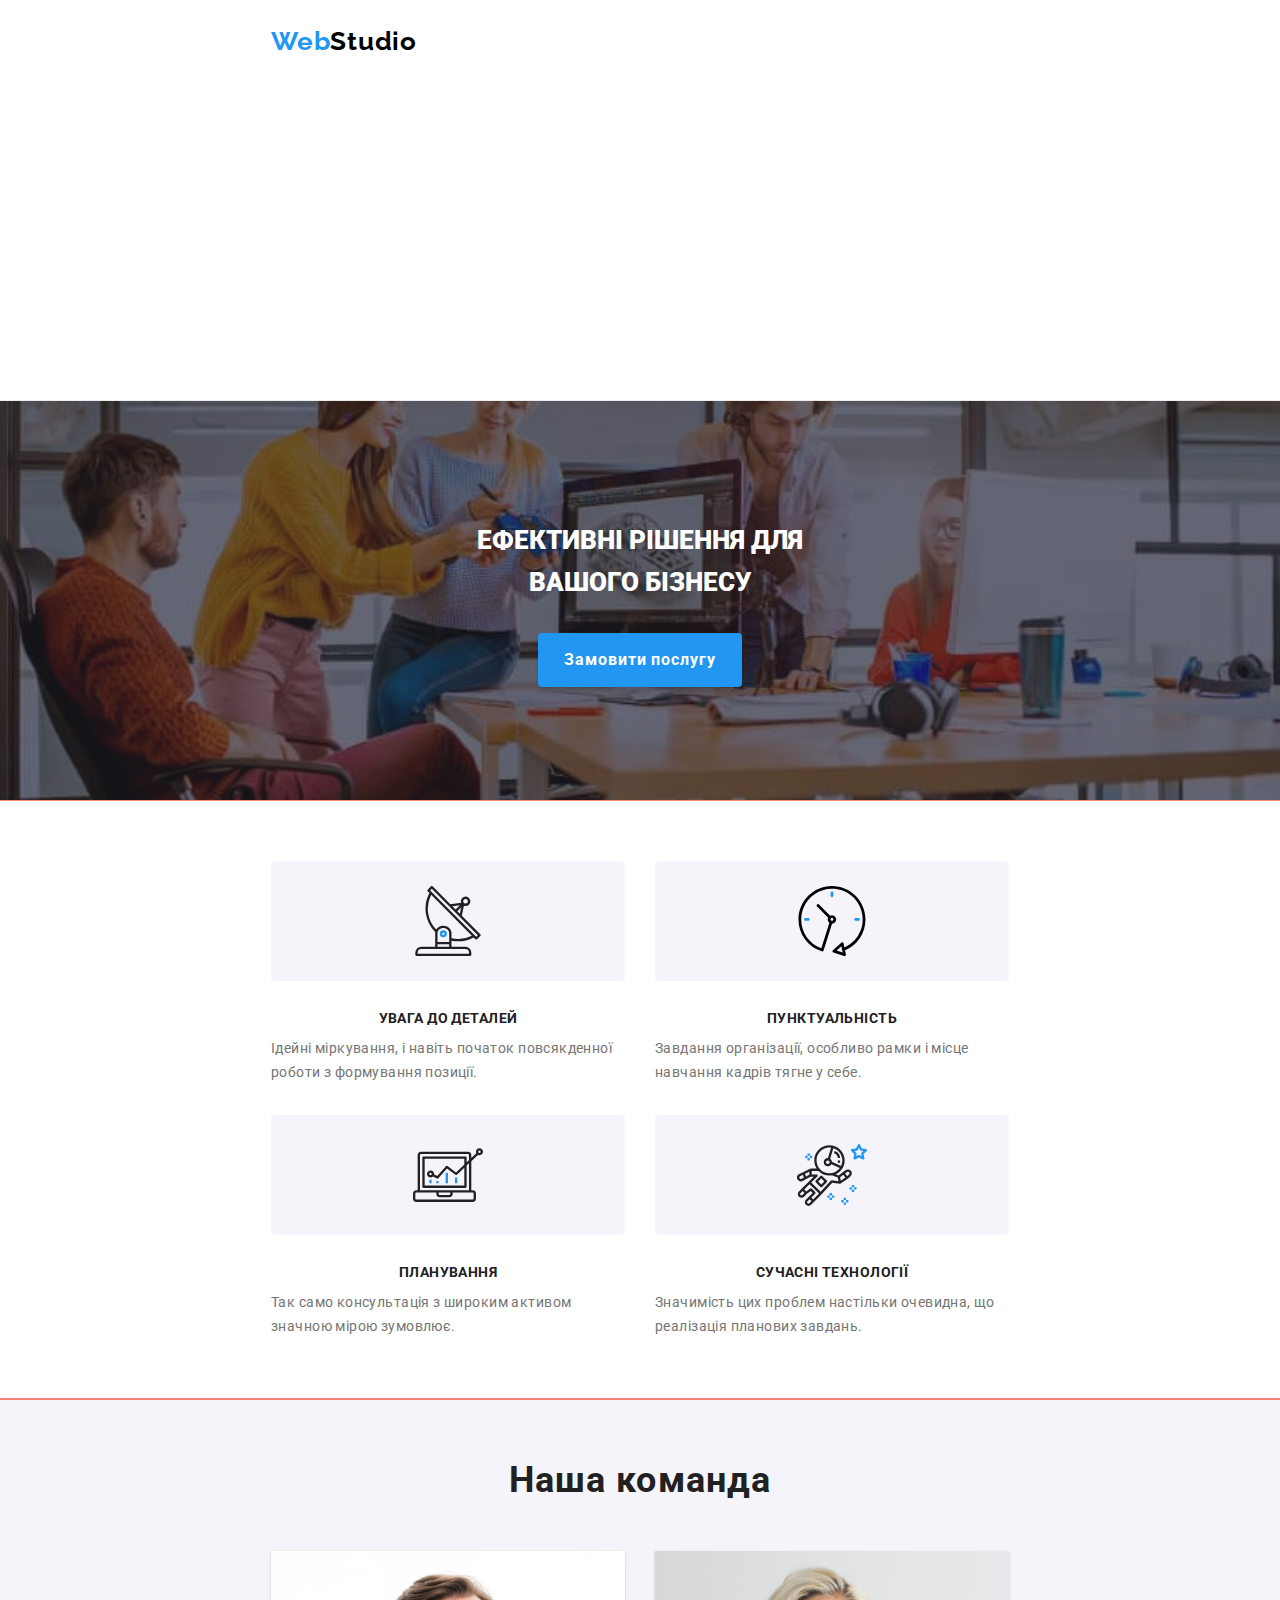
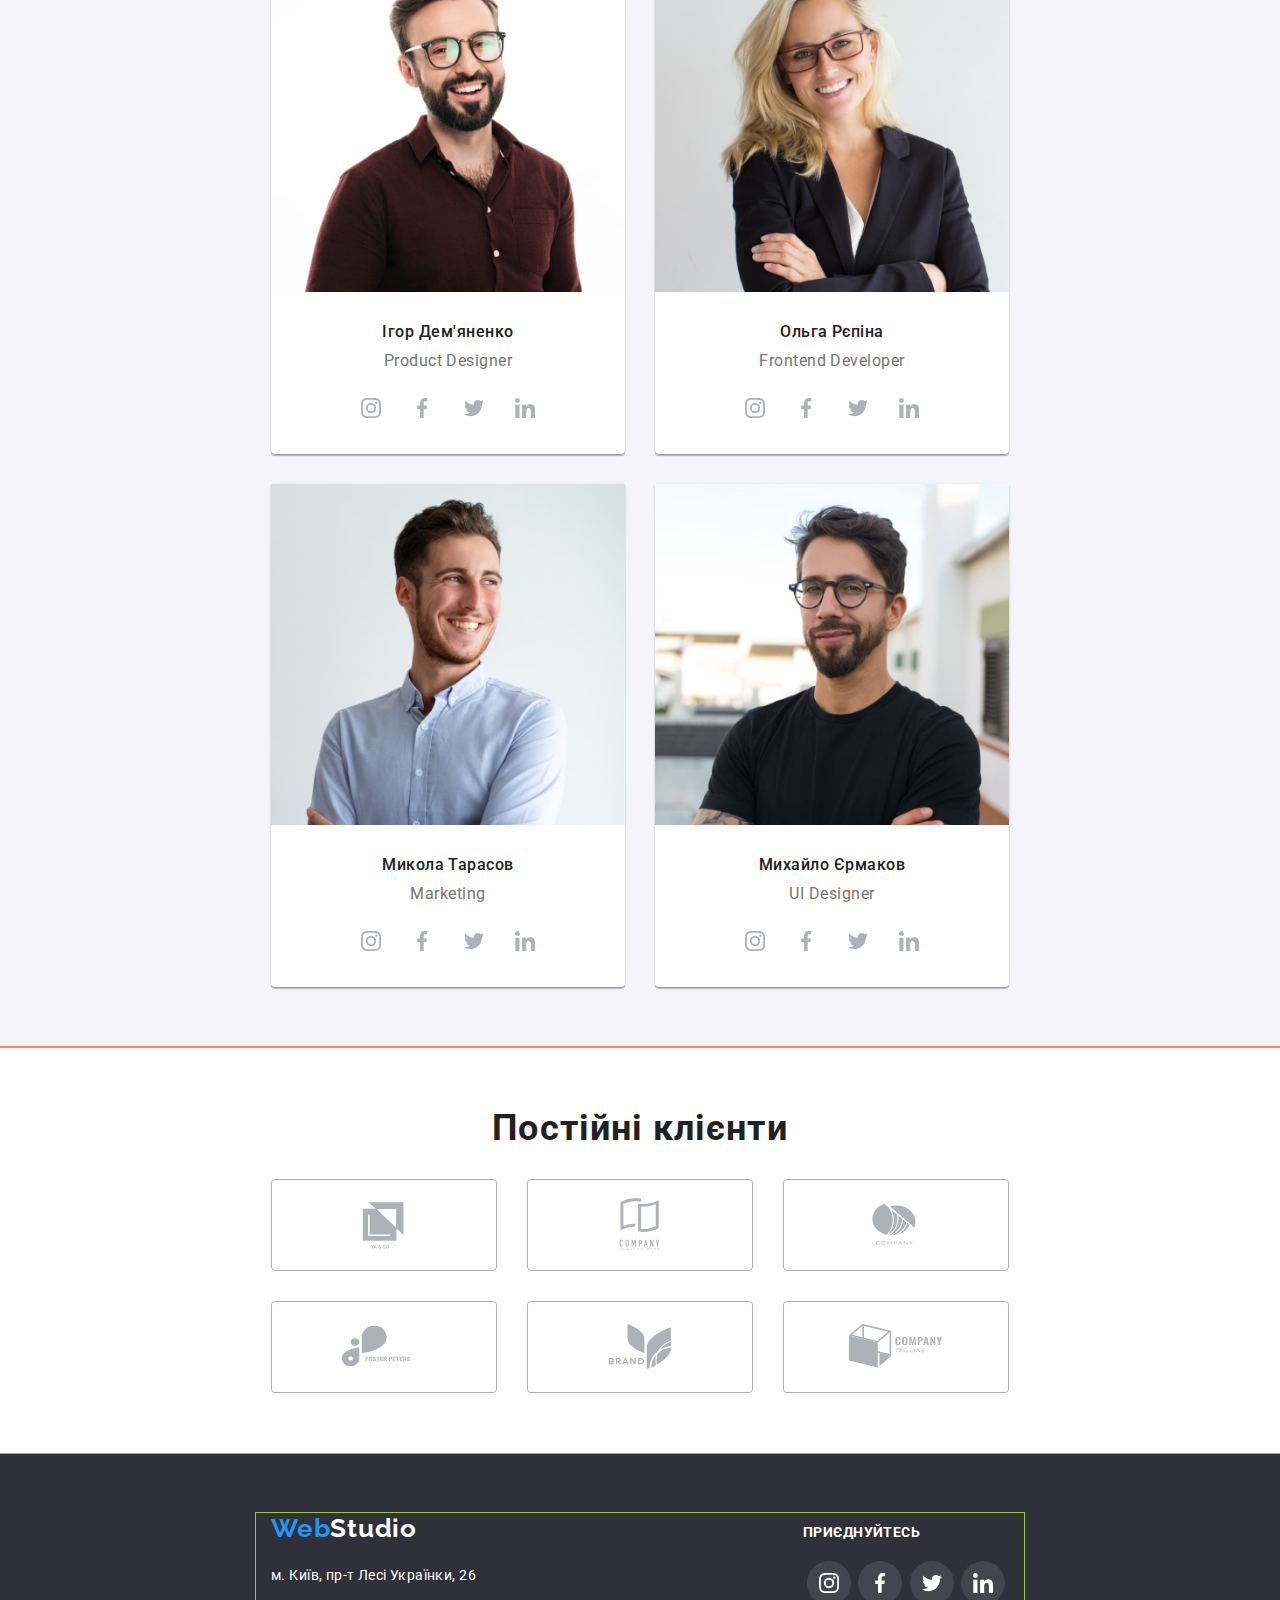
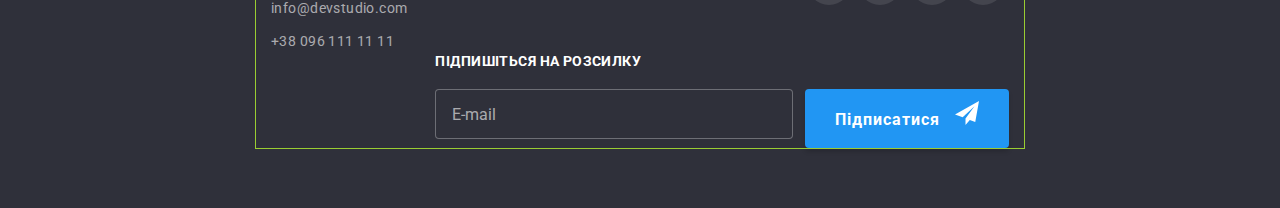
==== commit 432c4e2c: "start adaptive footer" ====
--- a/index.html
+++ b/index.html
@@ -24,16 +24,12 @@
         </a>
         <button
           type="button"
-          class="menu-button"
+          class="menu-open"
           aria-expanded="false"
           aria-controls="menu-container"
-          data-menu-button
+          data-menu-open
         >
-          <svg width="40" height="40" aria-label="Перемикач мобільного меню">
-            <use
-              class="menu-button__icon-close"
-              href="./images/icons.svg#icon-close"
-            ></use>
+          <svg width="40" height="40" aria-label="Відкрити мобільне меню">
             <use
               class="menu-button__icon-menu"
               href="./images/icons.svg#icon-menu"
@@ -82,6 +78,85 @@
               </a>
             </li>
           </ul>
+        </div>
+      </div>
+
+      <!-- Мобільне меню -->
+      <div class="mob-menu is-hidden" data-menu>
+        <div class="container">
+          <div class="mob-menu-top">
+            <button
+              type="button"
+              class="menu-close"
+              aria-expanded="false"
+              aria-controls="menu-container"
+              data-menu-close
+            >
+              <svg width="40" height="40" aria-label="Закрити мобільне меню">
+                <use
+                  class="menu-close__icon"
+                  href="./images/icons.svg#icon-close"
+                ></use>
+              </svg>
+            </button>
+
+            <ul class="mob-nav__list">
+              <li class="mob-nav__item">
+                <a
+                  href="./index.html"
+                  class="mob-nav__link mob-nav__link--current"
+                  >Студія</a
+                >
+              </li>
+              <li class="mob-nav__item">
+                <a href="./portfolio.html" class="mob-nav__link">Портфоліо</a>
+              </li>
+              <li class="mob-nav__item">
+                <a href="" class="mob-nav__link">Контакти</a>
+              </li>
+            </ul>
+          </div>
+
+          <div class="mob-menu-bottom">
+            <ul class="mob-contacts">
+              <li class="mob-contacts__item item--tel">
+                <a
+                  href="tel:+380961111111"
+                  class="mob-contacts__link link--tel"
+                >
+                  <div class="mob-contacts__container">
+                    <span class="mob-contacts__info">+38 096 111 11 11</span>
+                  </div>
+                </a>
+              </li>
+
+              <li class="mob-contacts__item item--mail">
+                <a
+                  href="mailto:info@devstudio.com"
+                  class="mob-contacts__link link--mail"
+                >
+                  <div class="mob-contacts__container">
+                    <span class="mob-contacts__info">info@devstudio.com</span>
+                  </div>
+                </a>
+              </li>
+            </ul>
+
+            <ul class="mob-soc">
+              <li class="mob-soc__item">
+                <a href="" class="mob-soc__link">Instgram</a>
+              </li>
+              <li class="mob-soc__item">
+                <a href="" class="mob-soc__link">Twitter</a>
+              </li>
+              <li class="mob-soc__item">
+                <a href="" class="mob-soc__link">Facebook</a>
+              </li>
+              <li class="mob-soc__item">
+                <a href="" class="mob-soc__link">LinkedIn</a>
+              </li>
+            </ul>
+          </div>
         </div>
       </div>
     </header>
@@ -229,13 +304,13 @@
                       "
                       media="(min-width: 320px)"
                     />
+                    <img
+                      src="./images/card-1.jpg"
+                      alt="Ігор Дем'яненко, Product Designer"
+                      width="450"
+                      height="460"
+                    />
                   </picture>
-                  <img
-                    src="./images/card-1.jpg"
-                    alt="Ігор Дем'яненко, Product Designer"
-                    width="450"
-                    height="460"
-                  />
                 </div>
 
                 <div class="employee-card__content">
@@ -313,6 +388,12 @@
                         ./images/card-2-mob-2x.jpg 2x
                       "
                       media="(min-width: 320px)"
+                    />
+                    <img
+                      src="./images/card-2.jpg"
+                      alt="Ольга Рєпіна, Frontend Developer"
+                      width="450"
+                      height="460"
                     />
                   </picture>
                   <img
@@ -399,13 +480,13 @@
                       "
                       media="(min-width: 320px)"
                     />
+                    <img
+                      src="./images/card-3.jpg"
+                      alt="Микола Тарасов, Marketing"
+                      width="450"
+                      height="460"
+                    />
                   </picture>
-                  <img
-                    src="./images/card-3.jpg"
-                    alt="Микола Тарасов, Marketing"
-                    width="450"
-                    height="460"
-                  />
                 </div>
 
                 <div class="employee-card__content">
@@ -485,13 +566,13 @@
                       "
                       media="(min-width: 320px)"
                     />
+                    <img
+                      src="./images/card-4.jpg"
+                      alt="Михайло Єрмаков, UI Designer"
+                      width="450"
+                      height="460"
+                    />
                   </picture>
-                  <img
-                    src="./images/card-4.jpg"
-                    alt="Михайло Єрмаков, UI Designer"
-                    width="450"
-                    height="460"
-                  />
                 </div>
 
                 <div class="employee-card__content">
@@ -604,7 +685,7 @@
     </main>
 
     <!-- Футер -->
-    <!-- <footer class="footer">
+    <footer class="footer">
       <div class="container footer__container">
         <div class="footer__address">
           <a href="./index.html" class="logo footer__logo logo--white">
@@ -705,7 +786,7 @@
               />
             </label>
             <button class="btn subscription__btn" type="submit">
-              Підписатися
+             Підписатися
               <svg class="subscription__icon" width="24" height="24">
                 <use href="./images/icons.svg#icon-send"></use>
               </svg>
@@ -713,7 +794,7 @@
           </form>
         </div>
       </div>
-    </footer> -->
+    </footer>
 
     <!-- Модальне вікно -->
     <div class="backdrop is-hidden" data-modal>
@@ -778,7 +859,7 @@
               <textarea
                 class="customer-data__comment"
                 name="feedback"
-                rows=""
+                rows="1"
                 placeholder="Введіть текст"
                 id="feedback"
               ></textarea>
@@ -809,6 +890,6 @@
       </div>
     </div>
     <script src="./js/modal.js"></script>
-    <script src="./js/mobile-menu.js"></script>
+    <script src="./js/menu.js"></script>
   </body>
 </html>
--- a/css/main.min.css
+++ b/css/main.min.css
@@ -1 +1 @@
-.page{background-color:#fff;color:#757575;font-family:"Roboto",sans-serif}@media screen and (min-width: 320px)and (max-width: 480px){.page{overflow-x:hidden}}.page.modal-open{overflow:hidden}h1,h2,h3,ul,p{margin:0;padding-left:0;padding-right:0}ul{list-style-type:none}img{display:block;max-width:100%;height:auto;width:100%}.section{padding-top:60px;padding-bottom:60px;outline:1px solid salmon}@media screen and (min-width: 1600px){.section{padding-top:94px;padding-bottom:94px}}.container{width:100%;padding-left:15px;padding-right:15px;margin-right:auto;margin-left:auto}@media screen and (min-width: 480px){.container{max-width:480px}}@media screen and (min-width: 768px){.container{max-width:768px}}@media screen and (min-width: 1600px){.container{max-width:1200px}}.header__container,.footer__container{display:-webkit-box;display:-ms-flexbox;display:flex}.footer__container{-webkit-box-align:baseline;-ms-flex-align:baseline;align-items:baseline}.contacts__container{display:-webkit-box;display:-ms-flexbox;display:flex;-webkit-box-align:center;-ms-flex-align:center;align-items:center}@media screen and (min-width: 480px){.footer__container{display:inline-block;text-align:center}}.logo{font-family:"Raleway",sans-serif;font-weight:700;font-size:26px;line-height:1.19;letter-spacing:.03em;text-decoration:none}.logo--black{color:#000}.logo--white{color:#fff}.logo__web{color:#2196f3}.header__logo{padding-top:16px;padding-bottom:16px}@media screen and (min-width: 768px){.header__logo{padding-top:26px;padding-bottom:26px}}@media screen and (min-width: 1600px){.header__logo{padding-top:24px;padding-bottom:25px}}.footer__logo{display:inline-block;margin-bottom:20px}.btn{padding-top:10px;padding-bottom:10px;background-color:#2196f3;color:#fff;font-family:"Roboto",sans-serif;font-weight:700;font-size:16px;line-height:1.88;text-align:center;letter-spacing:.06em;border-radius:4px;border-color:rgba(0,0,0,0);background-color:#2196f3;-webkit-box-shadow:0px 4px 4px rgba(0,0,0,.15);box-shadow:0px 4px 4px rgba(0,0,0,.15);cursor:pointer}.hero__btn{padding-left:24px;padding-right:24px;min-width:200px}@media screen and (min-width: 1600px){.hero__btn{padding-left:32px;padding-right:32px;min-width:216px}}.subscription__btn{display:-webkit-box;display:-ms-flexbox;display:flex;-webkit-box-align:center;-ms-flex-align:center;align-items:center;padding-left:28px;padding-right:28px;margin-left:12px}.subscription__icon{fill:currentColor;margin-left:10px}@media screen and (min-width: 480px){.subscription__btn{display:block;margin-left:auto;margin-right:auto}}.form__btn{display:-webkit-box;display:-ms-flexbox;display:flex;margin-right:auto;margin-left:auto;padding-left:52px;padding-right:52px}.close-btn{position:absolute;top:8px;right:8px;display:-webkit-box;display:-ms-flexbox;display:flex;-webkit-box-pack:center;-ms-flex-pack:center;justify-content:center;-webkit-box-align:center;-ms-flex-align:center;align-items:center;padding:0;min-width:30px;min-height:30px;background-color:rgba(0,0,0,0);border:1px solid rgba(0,0,0,.1);border-radius:50%;color:#000;cursor:pointer;-webkit-transition-property:color;transition-property:color;-webkit-transition-duration:250ms;transition-duration:250ms;-webkit-transition-timing-function:cubic-bezier(0.4, 0, 0.2, 1);transition-timing-function:cubic-bezier(0.4, 0, 0.2, 1)}.close-btn:hover,.close-btn:focus,.close-btn:active{color:#2196f3}.close-btn__icon{fill:currentColor}.header{background-color:#fff;border-bottom:1px solid #ececec}@media screen and (min-width: 1600px){.header{display:-webkit-box;display:-ms-flexbox;display:flex;-webkit-box-align:center;-ms-flex-align:center;align-items:center}}.container.header__container{position:relative}.menu-button{min-height:40px;min-width:40px;display:-webkit-box;display:-ms-flexbox;display:flex;-webkit-box-align:center;-ms-flex-align:center;align-items:center;-webkit-box-pack:center;-ms-flex-pack:center;justify-content:center;margin:0;padding:0;margin-left:auto;background-color:rgba(0,0,0,0);border-color:rgba(0,0,0,0)}@media screen and (min-width: 768px){.menu-button{display:none}}.menu-button__icon-close{display:none}.menu-button.is-open .menu-button__icon-close{display:block}.menu-button.is-open .menu-button__icon-menu{display:none}.menu-container{height:400px;background-color:#fff;padding:20px;text-align:center;font-size:20px}.menu-container.is-open{display:block}@media screen and (max-width: 767px){.menu-container{display:none;position:absolute;top:100%;left:0;width:100%}}@media screen and (min-width: 1600px){.nav{display:-webkit-box;display:-ms-flexbox;display:flex}.nav__list{display:-webkit-box;display:-ms-flexbox;display:flex;margin-left:93px;list-style-type:none}.nav__item+.nav__item{margin-left:50px}}.nav__link{display:block;padding-top:32px;padding-bottom:32px;padding-right:0;font-weight:500;font-size:40px;line-height:1.175;letter-spacing:.02em;color:#212121;text-decoration:none;-webkit-transition-property:color;transition-property:color;-webkit-transition-duration:250ms;transition-duration:250ms;-webkit-transition-timing-function:cubic-bezier(0.4, 0, 0.2, 1);transition-timing-function:cubic-bezier(0.4, 0, 0.2, 1)}.nav__link:hover,.nav__link:focus,.nav__link:active,.nav__link--current{color:#2196f3}@media screen and (min-width: 1600px){.nav__link{display:block;padding-top:32px;padding-bottom:32px;font-weight:500;font-size:14px;line-height:1.14;letter-spacing:.02em;color:#212121;text-decoration:none;-webkit-transition-property:color;transition-property:color;-webkit-transition-duration:250ms;transition-duration:250ms;-webkit-transition-timing-function:cubic-bezier(0.4, 0, 0.2, 1);transition-timing-function:cubic-bezier(0.4, 0, 0.2, 1)}.nav__link:hover,.nav__link:focus,.nav__link:active,.nav__link--current{color:#2196f3}}.link--current{position:relative}@media screen and (min-width: 1600px){.link--current::after{content:"";position:absolute;left:0;bottom:0;width:100%;height:4px;background-color:#2196f3;border-radius:2px}}.contacts{display:-webkit-box;display:-ms-flexbox;display:flex;margin-left:auto;list-style-type:none}.contacts__item{display:-webkit-box;display:-ms-flexbox;display:flex;-webkit-box-align:center;-ms-flex-align:center;align-items:center}.contacts__item+.contacts__item{margin-left:50px}.contacts__link{display:block;padding-top:32px;padding-bottom:32px;font-weight:500;font-size:14px;line-height:1.14;letter-spacing:.02em;color:#757575;text-decoration:none;-webkit-transition-property:color;transition-property:color;-webkit-transition-duration:250ms;transition-duration:250ms;-webkit-transition-timing-function:cubic-bezier(0.4, 0, 0.2, 1);transition-timing-function:cubic-bezier(0.4, 0, 0.2, 1)}.contacts__link:hover,.contacts__link:focus,.contacts__link:active{color:#2196f3}.contacts__icon{margin-right:10px;fill:currentColor}.hero{height:400px;width:100%;min-width:100%;text-align:center;padding-top:118px;padding-bottom:118px;margin-left:auto;margin-right:auto;background-image:-webkit-gradient(linear, left top, right top, from(rgba(47, 48, 58, 0.4)), to(rgba(47, 48, 58, 0.4))),url("../images/hero-img-mob.jpg");background-image:linear-gradient(to right, rgba(47, 48, 58, 0.4), rgba(47, 48, 58, 0.4)),url("../images/hero-img-mob.jpg");background-color:#c4c4c4;background-position:center;background-repeat:no-repeat;background-size:cover}@media(min-device-pixel-ratio: 2),(-webkit-min-device-pixel-ratio: 2),(min-resolution: 192dpi),(min-resolution: 2dppx){.hero{background-image:-webkit-gradient(linear, left top, right top, from(rgba(47, 48, 58, 0.4)), to(rgba(47, 48, 58, 0.4))),url("../images/hero-img-mob-2x.jpg");background-image:linear-gradient(to right, rgba(47, 48, 58, 0.4), rgba(47, 48, 58, 0.4)),url("../images/hero-img-mob-2x.jpg")}}@media screen and (min-width: 480px){.hero{width:100%}}@media screen and (min-width: 768px){.hero{max-width:768px;background-image:-webkit-gradient(linear, left top, right top, from(rgba(47, 48, 58, 0.4)), to(rgba(47, 48, 58, 0.4))),url("../images/hero-img-tab.jpg");background-image:linear-gradient(to right, rgba(47, 48, 58, 0.4), rgba(47, 48, 58, 0.4)),url("../images/hero-img-tab.jpg")}}@media screen and (min-width: 768px)and (min-device-pixel-ratio: 2),screen and (min-width: 768px)and (-webkit-min-device-pixel-ratio: 2),screen and (min-width: 768px)and (min-resolution: 192dpi),screen and (min-width: 768px)and (min-resolution: 2dppx){.hero{background-image:-webkit-gradient(linear, left top, right top, from(rgba(47, 48, 58, 0.4)), to(rgba(47, 48, 58, 0.4))),url("../images/hero-img-tab-2x.jpg");background-image:linear-gradient(to right, rgba(47, 48, 58, 0.4), rgba(47, 48, 58, 0.4)),url("../images/hero-img-tab-2x.jpg")}}@media screen and (min-width: 1600px){.hero{height:600px;width:1600px;padding-top:200px;padding-bottom:200px;background-image:-webkit-gradient(linear, left top, right top, from(rgba(47, 48, 58, 0.4)), to(rgba(47, 48, 58, 0.4))),url("../images/hero-img.jpg");background-image:linear-gradient(to right, rgba(47, 48, 58, 0.4), rgba(47, 48, 58, 0.4)),url("../images/hero-img.jpg")}}@media screen and (min-width: 1600px)and (min-device-pixel-ratio: 2),screen and (min-width: 1600px)and (-webkit-min-device-pixel-ratio: 2),screen and (min-width: 1600px)and (min-resolution: 192dpi),screen and (min-width: 1600px)and (min-resolution: 2dppx){.hero{background-image:-webkit-gradient(linear, left top, right top, from(rgba(47, 48, 58, 0.4)), to(rgba(47, 48, 58, 0.4))),url("../images/hero-img-2x.jpg");background-image:linear-gradient(to right, rgba(47, 48, 58, 0.4), rgba(47, 48, 58, 0.4)),url("../images/hero-img-2x.jpg")}}.hero__title{margin-bottom:30px;margin-left:auto;margin-right:auto;max-width:360px;font-weight:900;font-size:26px;line-height:42px;text-align:center;letter-spacing:1.62;text-transform:uppercase;color:#fff}@media screen and (min-width: 1600px){.hero__title{max-width:696px;font-weight:900;font-size:44px;line-height:1.36;text-align:center;letter-spacing:.06em}}.benefits__head{color:rgba(0,0,0,0);height:0}.benefits__list{display:-webkit-box;display:-ms-flexbox;display:flex;-ms-flex-wrap:wrap;flex-wrap:wrap;-webkit-box-pack:center;-ms-flex-pack:center;justify-content:center}@media screen and (min-width: 768px){.benefits__list{margin:-15px}}.benefits__item{width:100%;max-width:450px}@media screen and (max-width: 767px){.benefits__item:not(:last-child){margin-bottom:30px}}@media screen and (min-width: 768px){.benefits__item{width:calc((100% - 60px)/2);margin:15px}}@media screen and (min-width: 1600px){.benefits__item{width:calc((100% - 120px)/4)}}.benefits__icon-div{display:-webkit-box;display:-ms-flexbox;display:flex;width:100%;height:120px;margin-bottom:30px;-webkit-box-pack:center;-ms-flex-pack:center;justify-content:center;-webkit-box-align:center;-ms-flex-align:center;align-items:center;border-radius:4px;background-color:#f5f4fa}.benefits__title{display:-webkit-box;display:-ms-flexbox;display:flex;-webkit-box-pack:center;-ms-flex-pack:center;justify-content:center;margin-bottom:10px;font-weight:700;font-size:14px;line-height:1.14;letter-spacing:.03em;text-transform:uppercase;color:#212121}.benefits__description{font-size:14px;line-height:1.71;letter-spacing:.03em}.tasks__head{margin-bottom:50px;font-weight:700;font-size:36px;line-height:1.17;text-align:center;letter-spacing:.03em;color:#212121}.tasks__list{display:-webkit-box;display:-ms-flexbox;display:flex;-webkit-box-pack:justify;-ms-flex-pack:justify;justify-content:space-between}.tasks__item{position:relative;font-style:normal;font-weight:700;font-size:14px;line-height:1.14;text-align:center;letter-spacing:.03em;text-transform:uppercase;color:#fff}.tasks__overlay{position:absolute;bottom:0;width:100%;background-color:rgba(47,48,58,.8);padding-top:27px;padding-bottom:27px}@media screen and (max-width: 1599px){.tasks.section{display:none}}.employee{background-color:#f5f4fa}.employee__head{margin-bottom:50px;font-weight:700;font-size:36px;line-height:1.17;text-align:center;letter-spacing:.03em;color:#212121}.employee__list{display:-webkit-box;display:-ms-flexbox;display:flex;-ms-flex-wrap:wrap;flex-wrap:wrap;-webkit-box-pack:center;-ms-flex-pack:center;justify-content:center}@media screen and (min-width: 768px){.employee__list{margin:-15px}}.employee__item{width:100%;max-width:450px;border-radius:0px 0px 4px 4px;background-color:#fff;-webkit-box-shadow:0px 1px 3px rgba(0,0,0,.12),0px 1px 1px rgba(0,0,0,.14),0px 2px 1px rgba(0,0,0,.2);box-shadow:0px 1px 3px rgba(0,0,0,.12),0px 1px 1px rgba(0,0,0,.14),0px 2px 1px rgba(0,0,0,.2);text-align:center}@media screen and (max-width: 767px){.employee__item:not(:last-child){margin-bottom:30px}}@media screen and (min-width: 768px){.employee__item{width:calc((100% - 60px)/2);margin:15px}}@media screen and (min-width: 1600px){.employee__item{width:calc((100% - 120px)/4)}}.employee-card__thumb{display:-webkit-box;display:-ms-flexbox;display:flex;-webkit-box-pack:center;-ms-flex-pack:center;justify-content:center}.employee-card__content{padding-top:30px;padding-bottom:24px}@media screen and (min-width: 1600px){.employee-card__content{padding-bottom:30px}}.employee-card__name{margin-bottom:10px;font-weight:500;font-size:16px;line-height:1.19;letter-spacing:.03em;color:#212121}.employee-card__position{margin-bottom:16px;font-size:16px;line-height:1.19;letter-spacing:.03em}.social-networks{display:-webkit-box;display:-ms-flexbox;display:flex;-ms-flex-pack:distribute;justify-content:space-around;width:206px;height:44px;margin-left:auto;margin-right:auto;list-style:none}.social-networks__icon{fill:currentColor}.social-networks__link{display:-webkit-box;display:-ms-flexbox;display:flex;width:44px;height:44px;-webkit-box-pack:center;-ms-flex-pack:center;justify-content:center;-webkit-box-align:center;-ms-flex-align:center;align-items:center;color:#afb1b8;border-radius:50%;-webkit-transition-property:background-color,color;transition-property:background-color,color;-webkit-transition-duration:250ms;transition-duration:250ms;-webkit-transition-timing-function:cubic-bezier(0.4, 0, 0.2, 1);transition-timing-function:cubic-bezier(0.4, 0, 0.2, 1)}.social-networks__link:hover,.social-networks__link:focus{background-color:#2196f3;color:#fff}.social-networks__link--footer{background-color:rgba(255,255,255,.1);color:#fff}.social-networks__link--footer:hover,.social-networks__link--footer:focus{background-color:#2196f3;color:#fff}.clients__head{margin-bottom:30px;font-weight:700;font-size:36px;line-height:1.17;text-align:center;letter-spacing:.03em;color:#212121}@media screen and (min-width: 1600px){.clients__head{margin-bottom:50px}}.clients__list{display:-webkit-box;display:-ms-flexbox;display:flex;-ms-flex-wrap:wrap;flex-wrap:wrap;-webkit-box-pack:center;-ms-flex-pack:center;justify-content:center;list-style:none}@media screen and (min-width: 768px){.clients__list{margin:-15px}}.clients__item{margin:15px;width:calc((100% - 60px)/2);height:92px}@media screen and (min-width: 768px){.clients__item{width:calc((100% - 90px)/3);margin:15px}}@media screen and (min-width: 1600px){.clients__item{width:calc((100% - 180px)/6)}}.clients__link{display:-webkit-box;display:-ms-flexbox;display:flex;width:100%;height:100%;-webkit-box-pack:center;-ms-flex-pack:center;justify-content:center;-webkit-box-align:center;-ms-flex-align:center;align-items:center;border:1px solid #afb1b8;border-radius:4px;color:#afb1b8;-webkit-transition-property:border-color,color;transition-property:border-color,color;-webkit-transition-duration:250ms;transition-duration:250ms;-webkit-transition-timing-function:cubic-bezier(0.4, 0, 0.2, 1);transition-timing-function:cubic-bezier(0.4, 0, 0.2, 1)}.clients__link:hover,.clients__link:focus{border-color:#2196f3;color:#2196f3}.clients__icon{fill:currentColor}.footer{padding-top:60px;padding-bottom:60px;background-color:#2f303a}.footer__address{margin-right:70px}@media screen and (min-width: 480px){.footer__address{margin-right:0}}.footer__location{margin-bottom:9px;font-style:normal;font-weight:400;font-size:14px;line-height:1.71;letter-spacing:.03em;color:#fff}.contacts--footer{display:block;list-style-type:none}.contacts__link--footer{padding-top:0;padding-bottom:0;font-style:normal;font-weight:400;font-size:14px;line-height:1.71;letter-spacing:.03em;color:rgba(255,255,255,.6);text-decoration:none;-webkit-transition-property:color;transition-property:color;-webkit-transition-duration:250ms;transition-duration:250ms;-webkit-transition-timing-function:cubic-bezier(0.4, 0, 0.2, 1);transition-timing-function:cubic-bezier(0.4, 0, 0.2, 1)}.contacts__item--footer:not(:last-child){margin-bottom:9px}.contacts__item--footer:last-child{margin-left:0}.channels__head{margin-bottom:20px;font-style:normal;font-weight:700;font-size:14px;line-height:1.14;letter-spacing:.03em;text-transform:uppercase;color:#fff}.subscription{margin-left:auto}.subscription__form{display:-webkit-box;display:-ms-flexbox;display:flex;-webkit-box-orient:horizontal;-webkit-box-direction:normal;-ms-flex-direction:row;flex-direction:row}.subscription__head{margin-bottom:20px;font-style:normal;font-weight:700;font-size:14px;line-height:1.14;letter-spacing:.03em;text-transform:uppercase;color:#fff}.subscription__input-mail{width:358px;height:50px;padding-left:16px;padding-right:16px;background-color:#2f303a;border:1px solid rgba(255,255,255,.3);border-radius:4px;color:#fff;cursor:pointer;-webkit-transition-property:border-color;transition-property:border-color;-webkit-transition-duration:250ms;transition-duration:250ms;-webkit-transition-timing-function:cubic-bezier(0.4, 0, 0.2, 1);transition-timing-function:cubic-bezier(0.4, 0, 0.2, 1)}.subscription__input-mail::-webkit-input-placeholder{color:rgba(255,255,255,.6)}.subscription__input-mail::-moz-placeholder{color:rgba(255,255,255,.6)}.subscription__input-mail:-ms-input-placeholder{color:rgba(255,255,255,.6)}.subscription__input-mail::-ms-input-placeholder{color:rgba(255,255,255,.6)}.subscription__input-mail::placeholder{color:rgba(255,255,255,.6)}.subscription__input-mail:hover,.subscription__input-mail:focus{border-color:#2196f3}@media screen and (min-width: 480px){.subscription__form{display:inline-block;text-align:center}}.backdrop{position:fixed;top:0;left:0;width:100%;height:100%;background-color:rgba(0,0,0,.2);opacity:1;-webkit-transition-property:opacity;transition-property:opacity;-webkit-transition-duration:250ms;transition-duration:250ms;-webkit-transition-timing-function:cubic-bezier(0.4, 0, 0.2, 1);transition-timing-function:cubic-bezier(0.4, 0, 0.2, 1);overflow-y:scroll}.backdrop.is-hidden{opacity:0;pointer-events:none}.backdrop.is-hidden .modal{-webkit-transform:translate(-50%, -50%) scale(1.5);transform:translate(-50%, -50%) scale(1.5)}.modal{position:absolute;top:50%;left:50%;-webkit-transform:translate(-50%, -50%) scale(1);transform:translate(-50%, -50%) scale(1);width:100%;min-height:609px;padding:40px;background:#fff;-webkit-box-shadow:0px 1px 3px rgba(0,0,0,.12),0px 1px 1px rgba(0,0,0,.14),0px 2px 1px rgba(0,0,0,.2);box-shadow:0px 1px 3px rgba(0,0,0,.12),0px 1px 1px rgba(0,0,0,.14),0px 2px 1px rgba(0,0,0,.2);border-radius:4px;-webkit-transition:-webkit-transform 250ms cubic-bezier(0.4, 0, 0.2, 1);transition:-webkit-transform 250ms cubic-bezier(0.4, 0, 0.2, 1);transition:transform 250ms cubic-bezier(0.4, 0, 0.2, 1);transition:transform 250ms cubic-bezier(0.4, 0, 0.2, 1), -webkit-transform 250ms cubic-bezier(0.4, 0, 0.2, 1)}@media screen and (min-width: 480px){.modal{min-width:450px}}@media screen and (min-width: 1600px){.modal{min-width:528px;min-height:581px}}.form__head{margin-left:auto;margin-right:auto;margin-bottom:12px;font-weight:700;font-size:20px;line-height:1.15;text-align:center;letter-spacing:.03em;color:#212121}.customer-data{margin-bottom:20px}.customer-data__item{display:-webkit-box;display:-ms-flexbox;display:flex;-webkit-box-orient:vertical;-webkit-box-direction:normal;-ms-flex-direction:column;flex-direction:column;margin-bottom:10px;font-size:14px;line-height:1.143;letter-spacing:.01em;color:#757575}@media screen and (min-width: 1600px){.customer-data__item{font-size:12px;line-height:1.167}}.customer-data__label{margin-bottom:4px}.customer-data__input-div{position:relative}.customer-data__input{width:100%;height:40px;padding-left:42px;-webkit-transition-property:border-color;transition-property:border-color;-webkit-transition-duration:250ms;transition-duration:250ms;-webkit-transition-timing-function:cubic-bezier(0.4, 0, 0.2, 1);transition-timing-function:cubic-bezier(0.4, 0, 0.2, 1)}.customer-data__comment{width:100%;height:120px;padding:12px 16px;resize:none}.customer-data__comment::-webkit-input-placeholder{font-family:"Roboto",sans-serif;font-size:12px;line-height:1.167;letter-spacing:.01em;color:rgba(117,117,117,.5)}.customer-data__comment::-moz-placeholder{font-family:"Roboto",sans-serif;font-size:12px;line-height:1.167;letter-spacing:.01em;color:rgba(117,117,117,.5)}.customer-data__comment:-ms-input-placeholder{font-family:"Roboto",sans-serif;font-size:12px;line-height:1.167;letter-spacing:.01em;color:rgba(117,117,117,.5)}.customer-data__comment::-ms-input-placeholder{font-family:"Roboto",sans-serif;font-size:12px;line-height:1.167;letter-spacing:.01em;color:rgba(117,117,117,.5)}.customer-data__comment::placeholder{font-family:"Roboto",sans-serif;font-size:12px;line-height:1.167;letter-spacing:.01em;color:rgba(117,117,117,.5)}@media screen and (min-widht: 1600px){.customer-data__comment::-webkit-input-placeholder{font-size:14px;line-height:1.143}.customer-data__comment::-moz-placeholder{font-size:14px;line-height:1.143}.customer-data__comment:-ms-input-placeholder{font-size:14px;line-height:1.143}.customer-data__comment::-ms-input-placeholder{font-size:14px;line-height:1.143}.customer-data__comment::placeholder{font-size:14px;line-height:1.143}}.customer-data__input{border:1px solid rgba(33,33,33,.2);border-radius:4px;color:#000;cursor:pointer;-webkit-transition-property:border-color;transition-property:border-color;-webkit-transition-duration:500ms;transition-duration:500ms;-webkit-transition-timing-function:cubic-bezier(0.4, 0, 0.2, 1);transition-timing-function:cubic-bezier(0.4, 0, 0.2, 1)}.customer-data__input:hover,.customer-data__input:focus{border-color:#2196f3}.customer-data__input:hover+.customer-data__icon,.customer-data__input:focus+.customer-data__icon{fill:#2196f3}.customer-data__comment{border:1px solid rgba(33,33,33,.2);border-radius:4px;color:#000;cursor:pointer;-webkit-transition-property:border-color;transition-property:border-color;-webkit-transition-duration:500ms;transition-duration:500ms;-webkit-transition-timing-function:cubic-bezier(0.4, 0, 0.2, 1);transition-timing-function:cubic-bezier(0.4, 0, 0.2, 1)}.customer-data__comment:hover,.customer-data__comment:focus{border-color:#2196f3}.customer-data__icon{position:absolute;top:50%;left:15px;-webkit-transform:translateY(-50%);transform:translateY(-50%);fill:#212121;-webkit-transition-property:fill;transition-property:fill;-webkit-transition-duration:500ms;transition-duration:500ms;-webkit-transition-timing-function:cubic-bezier(0.4, 0, 0.2, 1);transition-timing-function:cubic-bezier(0.4, 0, 0.2, 1)}.policy-options{margin-bottom:30px}.policy-options,.customer-data{list-style:none}.policy-options__checkbox{-webkit-appearance:none;-moz-appearance:none;appearance:none}.policy-options__icon{position:relative;width:16px;height:15px;margin-right:8px;margin-left:13px;border:2px solid #212121;border-radius:2px;fill:rgba(0,0,0,0)}.icon-checked{position:absolute;left:-2px;top:-2px}.policy-options__checkbox:checked+.policy-options__icon{background-color:#2196f3;background-position:center;border-color:rgba(0,0,0,0);background-repeat:no-repeat;fill:#fff}.policy-options__label{display:-webkit-box;display:-ms-flexbox;display:flex;-webkit-box-align:center;-ms-flex-align:center;align-items:center}.policy-options__label,.policy-options__link{font-family:"Roboto",sans-serif;font-size:12px;line-height:1.167;letter-spacing:.03em}@media screen and (min-width: 1600px){.policy-options__label,.policy-options__link{font-size:14px;line-height:1.71;letter-spacing:.03em}}.policy-options__label{color:#757575}.policy-options__link{color:#2196f3;margin-left:6px}.filters{display:-webkit-box;display:-ms-flexbox;display:flex;-webkit-box-pack:center;-ms-flex-pack:center;justify-content:center;margin-bottom:50px;list-style-type:none}.filters__item+.filters__item{margin-left:8px}.filters__btn{padding:6px 22px;border-radius:4px;font-family:"Roboto",sans-serif;font-weight:500;font-size:16px;line-height:1.63;text-align:center;letter-spacing:.03em;background-color:#f5f4fa;border:rgba(0,0,0,0);color:#212121;cursor:pointer;-webkit-transition-property:background-color,color,-webkit-box-shadow;transition-property:background-color,color,-webkit-box-shadow;transition-property:background-color,color,box-shadow;transition-property:background-color,color,box-shadow,-webkit-box-shadow;-webkit-transition-duration:250ms;transition-duration:250ms;-webkit-transition-timing-function:cubic-bezier(0.4, 0, 0.2, 1);transition-timing-function:cubic-bezier(0.4, 0, 0.2, 1)}.filters__btn:hover,.filters__btn:focus{background-color:#2196f3;color:#fff;-webkit-box-shadow:0px 3px 1px rgba(0,0,0,.1),0px 1px 2px rgba(0,0,0,.08),0px 2px 2px rgba(0,0,0,.12);box-shadow:0px 3px 1px rgba(0,0,0,.1),0px 1px 2px rgba(0,0,0,.08),0px 2px 2px rgba(0,0,0,.12)}.portfolio__head{color:rgba(0,0,0,0);height:0}.projects{padding:0;margin:0;list-style:none;display:-webkit-box;display:-ms-flexbox;display:flex;-ms-flex-wrap:wrap;flex-wrap:wrap;margin-left:-30px;margin-top:-30px;list-style-type:none}.projects__item{-ms-flex-preferred-size:calc(33.3333333333% - 30px);flex-basis:calc(33.3333333333% - 30px);margin-left:30px;margin-top:30px;background-color:#fff;border:1px solid #eee;-webkit-transition-property:-webkit-box-shadow;transition-property:-webkit-box-shadow;transition-property:box-shadow;transition-property:box-shadow, -webkit-box-shadow;-webkit-transition-duration:250ms;transition-duration:250ms;-webkit-transition-timing-function:cubic-bezier(0.4, 0, 0.2, 1);transition-timing-function:cubic-bezier(0.4, 0, 0.2, 1)}.projects__item:hover{-webkit-box-shadow:0px 1px 1px rgba(0,0,0,.12),0px 4px 4px rgba(0,0,0,.06),1px 4px 6px rgba(0,0,0,.16);box-shadow:0px 1px 1px rgba(0,0,0,.12),0px 4px 4px rgba(0,0,0,.06),1px 4px 6px rgba(0,0,0,.16)}.projects__item:hover .projects__overlay{-webkit-transform:translateY(0);transform:translateY(0)}.projects__thumb{position:relative;overflow:hidden}.projects__content{padding:20px 24px}.projects__name{font-weight:700;font-size:18px;line-height:2;letter-spacing:.06em;color:#212121}.projects__description{margin-top:4px;font-size:16px;line-height:1.88;letter-spacing:.03em;color:#757575}.projects__overlay{position:absolute;top:0;left:0;width:100%;height:100%;-webkit-transform:translateY(100%);transform:translateY(100%);padding:63px 24px;background-color:rgba(33,150,243,.9);font-size:18px;line-height:1.56;letter-spacing:.03em;color:#fff;-webkit-transition-property:-webkit-transform;transition-property:-webkit-transform;transition-property:transform;transition-property:transform, -webkit-transform;-webkit-transition-duration:250ms;transition-duration:250ms;-webkit-transition-timing-function:cubic-bezier(0.4, 0, 0.2, 1);transition-timing-function:cubic-bezier(0.4, 0, 0.2, 1)}/*# sourceMappingURL=main.min.css.map */+.page{background-color:#fff;color:#757575;font-family:"Roboto",sans-serif}@media screen and (min-width: 480px){.page{overflow-x:hidden}}.page.modal-open{overflow:hidden}h1,h2,h3,ul,p{margin:0;padding-left:0;padding-right:0}ul{list-style-type:none}img{display:block;max-width:100%;height:auto;width:100%}.section{padding-top:60px;padding-bottom:60px;outline:1px solid salmon}@media screen and (min-width: 1600px){.section{padding-top:94px;padding-bottom:94px}}.container{width:100%;padding-left:15px;padding-right:15px;margin-right:auto;margin-left:auto}@media screen and (min-width: 480px){.container{max-width:480px}}@media screen and (min-width: 768px){.container{max-width:768px}}@media screen and (min-width: 1600px){.container{max-width:1200px}}.header__container{display:-webkit-box;display:-ms-flexbox;display:flex}.contacts__container{display:-webkit-box;display:-ms-flexbox;display:flex;-webkit-box-align:center;-ms-flex-align:center;align-items:center}.logo{font-family:"Raleway",sans-serif;font-weight:700;font-size:26px;line-height:1.19;letter-spacing:.03em;text-decoration:none}.logo--black{color:#000}.logo--white{color:#fff}.logo__web{color:#2196f3}.header__logo{padding-top:16px;padding-bottom:16px}@media screen and (min-width: 768px){.header__logo{padding-top:26px;padding-bottom:26px}}@media screen and (min-width: 1600px){.header__logo{padding-top:24px;padding-bottom:25px}}.footer__logo{display:inline-block;margin-bottom:20px}.btn{padding-top:10px;padding-bottom:10px;background-color:#2196f3;color:#fff;font-family:"Roboto",sans-serif;font-weight:700;font-size:16px;line-height:1.88;text-align:center;letter-spacing:.06em;border-radius:4px;border-color:rgba(0,0,0,0);background-color:#2196f3;-webkit-box-shadow:0px 4px 4px rgba(0,0,0,.15);box-shadow:0px 4px 4px rgba(0,0,0,.15);cursor:pointer}.hero__btn{padding-left:24px;padding-right:24px;min-width:200px}@media screen and (min-width: 1600px){.hero__btn{padding-left:32px;padding-right:32px;min-width:216px}}.subscription__btn{display:-webkit-box;display:-ms-flexbox;display:flex;-webkit-box-align:center;-ms-flex-align:center;align-items:center;padding-left:28px;padding-right:28px;margin-left:12px}.subscription__icon{fill:currentColor;margin-left:10px}@media screen and (min-width: 480px){.subscription__btn{display:block;margin-left:auto;margin-right:auto}}.form__btn{display:-webkit-box;display:-ms-flexbox;display:flex;margin-right:auto;margin-left:auto;padding-left:52px;padding-right:52px}.close-btn{position:absolute;top:8px;right:8px;display:-webkit-box;display:-ms-flexbox;display:flex;-webkit-box-pack:center;-ms-flex-pack:center;justify-content:center;-webkit-box-align:center;-ms-flex-align:center;align-items:center;padding:0;min-width:30px;min-height:30px;background-color:rgba(0,0,0,0);border:1px solid rgba(0,0,0,.1);border-radius:50%;color:#000;cursor:pointer;-webkit-transition-property:color;transition-property:color;-webkit-transition-duration:250ms;transition-duration:250ms;-webkit-transition-timing-function:cubic-bezier(0.4, 0, 0.2, 1);transition-timing-function:cubic-bezier(0.4, 0, 0.2, 1)}.close-btn:hover,.close-btn:focus,.close-btn:active{color:#2196f3}.close-btn__icon{fill:currentColor}.header{background-color:#fff;border-bottom:1px solid #ececec}@media screen and (min-width: 1600px){.header{display:-webkit-box;display:-ms-flexbox;display:flex;-webkit-box-align:center;-ms-flex-align:center;align-items:center}}.container.header__container{position:relative}.menu-open{min-height:40px;min-width:40px;display:-webkit-box;display:-ms-flexbox;display:flex;-webkit-box-align:center;-ms-flex-align:center;align-items:center;-webkit-box-pack:center;-ms-flex-pack:center;justify-content:center;margin:0;padding:0;margin-left:auto;background-color:rgba(0,0,0,0);border-color:rgba(0,0,0,0)}@media screen and (min-width: 768px){.menu-open{display:none}}.menu-container{height:400px;background-color:#fff;padding:20px;text-align:center;font-size:20px}.menu-container.is-open{display:block}@media screen and (max-width: 767px){.menu-container{display:none;position:absolute;top:100%;left:0;width:100%}}.nav{display:none}@media screen and (min-width: 1600px){.nav__link{display:block;padding-top:32px;padding-bottom:32px;font-weight:500;font-size:14px;line-height:1.14;letter-spacing:.02em;color:#212121;text-decoration:none;-webkit-transition-property:color;transition-property:color;-webkit-transition-duration:250ms;transition-duration:250ms;-webkit-transition-timing-function:cubic-bezier(0.4, 0, 0.2, 1);transition-timing-function:cubic-bezier(0.4, 0, 0.2, 1)}.nav__link:hover,.nav__link:focus,.nav__link:active,.nav__link--current{color:#2196f3}}.link--current{position:relative}@media screen and (min-width: 1600px){.link--current::after{content:"";position:absolute;left:0;bottom:0;width:100%;height:4px;background-color:#2196f3;border-radius:2px}}.contacts{display:-webkit-box;display:-ms-flexbox;display:flex;margin-left:auto;display:none;list-style-type:none}.contacts__item{display:-webkit-box;display:-ms-flexbox;display:flex;-webkit-box-align:center;-ms-flex-align:center;align-items:center}.contacts__item+.contacts__item{margin-left:50px}.contacts__link{display:block;padding-top:32px;padding-bottom:32px;font-weight:500;font-size:14px;line-height:1.14;letter-spacing:.02em;color:#757575;text-decoration:none;-webkit-transition-property:color;transition-property:color;-webkit-transition-duration:250ms;transition-duration:250ms;-webkit-transition-timing-function:cubic-bezier(0.4, 0, 0.2, 1);transition-timing-function:cubic-bezier(0.4, 0, 0.2, 1)}.contacts__link:hover,.contacts__link:focus,.contacts__link:active{color:#2196f3}.contacts__icon{margin-right:10px;fill:currentColor}.mob-menu{position:fixed;top:0;z-index:1;width:100vw;height:100vh;padding-top:48px;padding-bottom:48px;padding-left:40px;background-color:#faebd7;overflow:auto}.mob-menu>.container{position:relative;height:100%;display:-webkit-box;display:-ms-flexbox;display:flex;-webkit-box-orient:vertical;-webkit-box-direction:normal;-ms-flex-direction:column;flex-direction:column;-webkit-box-pack:justify;-ms-flex-pack:justify;justify-content:space-between}.is-hidden{opacity:0;visibility:hidden;pointer-events:none}.menu-close{position:absolute;right:15px;top:-38px;min-height:40px;min-width:40px;display:-webkit-box;display:-ms-flexbox;display:flex;-webkit-box-align:center;-ms-flex-align:center;align-items:center;-webkit-box-pack:center;-ms-flex-pack:center;justify-content:center;margin:0;padding:0;margin-left:auto;background-color:rgba(0,0,0,0);border-color:rgba(0,0,0,0);cursor:pointer;-webkit-transition-property:color;transition-property:color;-webkit-transition-duration:250ms;transition-duration:250ms;-webkit-transition-timing-function:cubic-bezier(0.4, 0, 0.2, 1);transition-timing-function:cubic-bezier(0.4, 0, 0.2, 1)}.menu-close:hover,.menu-close:focus,.menu-close:active{color:#2196f3}.menu-close__icon{fill:currentColor}.mob-nav__list{margin-bottom:32px}.mob-nav__link{display:block;font-weight:500;font-size:40px;line-height:1.175;letter-spacing:.02em;color:#212121;text-decoration:none;-webkit-transition-property:color;transition-property:color;-webkit-transition-duration:250ms;transition-duration:250ms;-webkit-transition-timing-function:cubic-bezier(0.4, 0, 0.2, 1);transition-timing-function:cubic-bezier(0.4, 0, 0.2, 1)}.mob-nav__link:hover,.mob-nav__link:focus,.mob-nav__link:active,.mob-nav__link--current{color:#2196f3}.mob-nav__item:not(:last-child){padding-bottom:32px}.mob-contacts{margin-bottom:64px}.mob-contacts__link.link--tel{display:block;font-weight:500;font-size:34px;line-height:1.1764705882;letter-spacing:.02em;text-decoration:none;color:#2196f3;margin-bottom:32px}.mob-contacts__link.link--mail{font-weight:500;font-size:24px;line-height:1.1666666667;letter-spacing:.02em;text-decoration:none;color:#757575}.mob-soc{display:-webkit-box;display:-ms-flexbox;display:flex;-ms-flex-wrap:wrap;flex-wrap:wrap}.mob-soc__item{font-weight:500;font-size:18px;line-height:1.2222222222;letter-spacing:.02em;text-decoration:none}.mob-soc__link{text-decoration:none;color:#2196f3}.mob-soc__item:not(:last-child){padding-right:10px;border-right:1px solid rgba(33,33,33,.2)}.mob-soc__item:not(:first-child){padding-left:10px}.hero{height:400px;width:100%;min-width:100%;text-align:center;padding-top:118px;padding-bottom:118px;margin-left:auto;margin-right:auto;background-image:-webkit-gradient(linear, left top, right top, from(rgba(47, 48, 58, 0.4)), to(rgba(47, 48, 58, 0.4))),url("../images/hero-img-mob.jpg");background-image:linear-gradient(to right, rgba(47, 48, 58, 0.4), rgba(47, 48, 58, 0.4)),url("../images/hero-img-mob.jpg");background-color:#c4c4c4;background-position:center;background-repeat:no-repeat;background-size:cover}@media(min-device-pixel-ratio: 2),(-webkit-min-device-pixel-ratio: 2),(min-resolution: 192dpi),(min-resolution: 2dppx){.hero{background-image:-webkit-gradient(linear, left top, right top, from(rgba(47, 48, 58, 0.4)), to(rgba(47, 48, 58, 0.4))),url("../images/hero-img-mob-2x.jpg");background-image:linear-gradient(to right, rgba(47, 48, 58, 0.4), rgba(47, 48, 58, 0.4)),url("../images/hero-img-mob-2x.jpg")}}@media screen and (min-width: 480px){.hero{width:100%}}@media screen and (min-width: 768px){.hero{max-width:768px;background-image:-webkit-gradient(linear, left top, right top, from(rgba(47, 48, 58, 0.4)), to(rgba(47, 48, 58, 0.4))),url("../images/hero-img-tab.jpg");background-image:linear-gradient(to right, rgba(47, 48, 58, 0.4), rgba(47, 48, 58, 0.4)),url("../images/hero-img-tab.jpg")}}@media screen and (min-width: 768px)and (min-device-pixel-ratio: 2),screen and (min-width: 768px)and (-webkit-min-device-pixel-ratio: 2),screen and (min-width: 768px)and (min-resolution: 192dpi),screen and (min-width: 768px)and (min-resolution: 2dppx){.hero{background-image:-webkit-gradient(linear, left top, right top, from(rgba(47, 48, 58, 0.4)), to(rgba(47, 48, 58, 0.4))),url("../images/hero-img-tab-2x.jpg");background-image:linear-gradient(to right, rgba(47, 48, 58, 0.4), rgba(47, 48, 58, 0.4)),url("../images/hero-img-tab-2x.jpg")}}@media screen and (min-width: 1600px){.hero{height:600px;width:1600px;padding-top:200px;padding-bottom:200px;background-image:-webkit-gradient(linear, left top, right top, from(rgba(47, 48, 58, 0.4)), to(rgba(47, 48, 58, 0.4))),url("../images/hero-img.jpg");background-image:linear-gradient(to right, rgba(47, 48, 58, 0.4), rgba(47, 48, 58, 0.4)),url("../images/hero-img.jpg")}}@media screen and (min-width: 1600px)and (min-device-pixel-ratio: 2),screen and (min-width: 1600px)and (-webkit-min-device-pixel-ratio: 2),screen and (min-width: 1600px)and (min-resolution: 192dpi),screen and (min-width: 1600px)and (min-resolution: 2dppx){.hero{background-image:-webkit-gradient(linear, left top, right top, from(rgba(47, 48, 58, 0.4)), to(rgba(47, 48, 58, 0.4))),url("../images/hero-img-2x.jpg");background-image:linear-gradient(to right, rgba(47, 48, 58, 0.4), rgba(47, 48, 58, 0.4)),url("../images/hero-img-2x.jpg")}}.hero__title{margin-bottom:30px;margin-left:auto;margin-right:auto;max-width:360px;font-weight:900;font-size:26px;line-height:42px;text-align:center;letter-spacing:1.62;text-transform:uppercase;color:#fff}@media screen and (min-width: 1600px){.hero__title{max-width:696px;font-weight:900;font-size:44px;line-height:1.36;text-align:center;letter-spacing:.06em}}.benefits__head{color:rgba(0,0,0,0);height:0}.benefits__list{display:-webkit-box;display:-ms-flexbox;display:flex;-ms-flex-wrap:wrap;flex-wrap:wrap;-webkit-box-pack:center;-ms-flex-pack:center;justify-content:center}@media screen and (min-width: 768px){.benefits__list{margin:-15px}}.benefits__item{width:100%;max-width:450px}@media screen and (max-width: 767px){.benefits__item:not(:last-child){margin-bottom:30px}}@media screen and (min-width: 768px){.benefits__item{width:calc((100% - 60px)/2);margin:15px}}@media screen and (min-width: 1600px){.benefits__item{width:calc((100% - 120px)/4)}}.benefits__icon-div{display:-webkit-box;display:-ms-flexbox;display:flex;width:100%;height:120px;margin-bottom:30px;-webkit-box-pack:center;-ms-flex-pack:center;justify-content:center;-webkit-box-align:center;-ms-flex-align:center;align-items:center;border-radius:4px;background-color:#f5f4fa}.benefits__title{display:-webkit-box;display:-ms-flexbox;display:flex;-webkit-box-pack:center;-ms-flex-pack:center;justify-content:center;margin-bottom:10px;font-weight:700;font-size:14px;line-height:1.14;letter-spacing:.03em;text-transform:uppercase;color:#212121}.benefits__description{font-size:14px;line-height:1.71;letter-spacing:.03em}.tasks__head{margin-bottom:50px;font-weight:700;font-size:36px;line-height:1.17;text-align:center;letter-spacing:.03em;color:#212121}.tasks__list{display:-webkit-box;display:-ms-flexbox;display:flex;-webkit-box-pack:justify;-ms-flex-pack:justify;justify-content:space-between}.tasks__item{position:relative;font-style:normal;font-weight:700;font-size:14px;line-height:1.14;text-align:center;letter-spacing:.03em;text-transform:uppercase;color:#fff}.tasks__overlay{position:absolute;bottom:0;width:100%;background-color:rgba(47,48,58,.8);padding-top:27px;padding-bottom:27px}@media screen and (max-width: 1599px){.tasks.section{display:none}}.employee{background-color:#f5f4fa}.employee__head{margin-bottom:50px;font-weight:700;font-size:36px;line-height:1.17;text-align:center;letter-spacing:.03em;color:#212121}.employee__list{display:-webkit-box;display:-ms-flexbox;display:flex;-ms-flex-wrap:wrap;flex-wrap:wrap;-webkit-box-pack:center;-ms-flex-pack:center;justify-content:center}@media screen and (min-width: 768px){.employee__list{margin:-15px}}.employee__item{width:100%;max-width:450px;border-radius:0px 0px 4px 4px;background-color:#fff;-webkit-box-shadow:0px 1px 3px rgba(0,0,0,.12),0px 1px 1px rgba(0,0,0,.14),0px 2px 1px rgba(0,0,0,.2);box-shadow:0px 1px 3px rgba(0,0,0,.12),0px 1px 1px rgba(0,0,0,.14),0px 2px 1px rgba(0,0,0,.2);text-align:center}@media screen and (max-width: 767px){.employee__item:not(:last-child){margin-bottom:30px}}@media screen and (min-width: 768px){.employee__item{width:calc((100% - 60px)/2);margin:15px}}@media screen and (min-width: 1600px){.employee__item{width:calc((100% - 120px)/4)}}.employee-card__thumb{display:-webkit-box;display:-ms-flexbox;display:flex;-webkit-box-pack:center;-ms-flex-pack:center;justify-content:center}.employee-card__content{padding-top:30px;padding-bottom:24px}@media screen and (min-width: 1600px){.employee-card__content{padding-bottom:30px}}.employee-card__name{margin-bottom:10px;font-weight:500;font-size:16px;line-height:1.19;letter-spacing:.03em;color:#212121}.employee-card__position{margin-bottom:16px;font-size:16px;line-height:1.19;letter-spacing:.03em}.social-networks{display:-webkit-box;display:-ms-flexbox;display:flex;-ms-flex-pack:distribute;justify-content:space-around;width:206px;height:44px;margin-left:auto;margin-right:auto;list-style:none}.social-networks__icon{fill:currentColor}.social-networks__link{display:-webkit-box;display:-ms-flexbox;display:flex;width:44px;height:44px;-webkit-box-pack:center;-ms-flex-pack:center;justify-content:center;-webkit-box-align:center;-ms-flex-align:center;align-items:center;color:#afb1b8;border-radius:50%;-webkit-transition-property:background-color,color;transition-property:background-color,color;-webkit-transition-duration:250ms;transition-duration:250ms;-webkit-transition-timing-function:cubic-bezier(0.4, 0, 0.2, 1);transition-timing-function:cubic-bezier(0.4, 0, 0.2, 1)}.social-networks__link:hover,.social-networks__link:focus{background-color:#2196f3;color:#fff}.social-networks__link--footer{background-color:rgba(255,255,255,.1);color:#fff}.social-networks__link--footer:hover,.social-networks__link--footer:focus{background-color:#2196f3;color:#fff}.clients__head{margin-bottom:30px;font-weight:700;font-size:36px;line-height:1.17;text-align:center;letter-spacing:.03em;color:#212121}@media screen and (min-width: 1600px){.clients__head{margin-bottom:50px}}.clients__list{display:-webkit-box;display:-ms-flexbox;display:flex;-ms-flex-wrap:wrap;flex-wrap:wrap;-webkit-box-pack:center;-ms-flex-pack:center;justify-content:center;list-style:none}@media screen and (min-width: 768px){.clients__list{margin:-15px}}.clients__item{margin:15px;width:calc((100% - 60px)/2);height:92px}@media screen and (min-width: 768px){.clients__item{width:calc((100% - 90px)/3);margin:15px}}@media screen and (min-width: 1600px){.clients__item{width:calc((100% - 180px)/6)}}.clients__link{display:-webkit-box;display:-ms-flexbox;display:flex;width:100%;height:100%;-webkit-box-pack:center;-ms-flex-pack:center;justify-content:center;-webkit-box-align:center;-ms-flex-align:center;align-items:center;border:1px solid #afb1b8;border-radius:4px;color:#afb1b8;-webkit-transition-property:border-color,color;transition-property:border-color,color;-webkit-transition-duration:250ms;transition-duration:250ms;-webkit-transition-timing-function:cubic-bezier(0.4, 0, 0.2, 1);transition-timing-function:cubic-bezier(0.4, 0, 0.2, 1)}.clients__link:hover,.clients__link:focus{border-color:#2196f3;color:#2196f3}.clients__icon{fill:currentColor}.footer{padding-top:60px;padding-bottom:60px;background-color:#2f303a}.footer__container{display:-webkit-box;display:-ms-flexbox;display:flex;-ms-flex-wrap:wrap;flex-wrap:wrap;-webkit-box-align:baseline;-ms-flex-align:baseline;align-items:baseline;outline:1px solid #9acd32}@media screen and (min-width: 768px)and (max-width: 1599px){.footer__container{display:-webkit-box;display:-ms-flexbox;display:flex;-webkit-box-orient:horizontal;-webkit-box-direction:normal;-ms-flex-direction:row;flex-direction:row;-webkit-box-pack:justify;-ms-flex-pack:justify;justify-content:space-between}}@media screen and (min-width: 1600px){.footer__address{margin-right:70px}}.footer__location{margin-bottom:9px;font-style:normal;font-weight:400;font-size:14px;line-height:1.71;letter-spacing:.03em;color:#fff}.contacts--footer{display:block;list-style-type:none}.contacts__link--footer{padding-top:0;padding-bottom:0;font-style:normal;font-weight:400;font-size:14px;line-height:1.71;letter-spacing:.03em;color:rgba(255,255,255,.6);text-decoration:none;-webkit-transition-property:color;transition-property:color;-webkit-transition-duration:250ms;transition-duration:250ms;-webkit-transition-timing-function:cubic-bezier(0.4, 0, 0.2, 1);transition-timing-function:cubic-bezier(0.4, 0, 0.2, 1)}.contacts__item--footer:not(:last-child){margin-bottom:9px}.contacts__item--footer:last-child{margin-left:0}.channels__head{margin-bottom:20px;font-style:normal;font-weight:700;font-size:14px;line-height:1.14;letter-spacing:.03em;text-transform:uppercase;color:#fff}.subscription{margin-left:auto}.subscription__head{margin-bottom:20px;font-style:normal;font-weight:700;font-size:14px;line-height:1.14;letter-spacing:.03em;text-transform:uppercase;color:#fff}.subscription__form{display:-webkit-box;display:-ms-flexbox;display:flex;-webkit-box-orient:horizontal;-webkit-box-direction:normal;-ms-flex-direction:row;flex-direction:row}.subscription__input-mail{width:358px;height:50px;padding-left:16px;padding-right:16px;margin-right:12px;background-color:#2f303a;border:1px solid rgba(255,255,255,.3);border-radius:4px;color:#fff;cursor:pointer;-webkit-transition-property:border-color;transition-property:border-color;-webkit-transition-duration:250ms;transition-duration:250ms;-webkit-transition-timing-function:cubic-bezier(0.4, 0, 0.2, 1);transition-timing-function:cubic-bezier(0.4, 0, 0.2, 1)}.subscription__input-mail::-webkit-input-placeholder{color:rgba(255,255,255,.6)}.subscription__input-mail::-moz-placeholder{color:rgba(255,255,255,.6)}.subscription__input-mail:-ms-input-placeholder{color:rgba(255,255,255,.6)}.subscription__input-mail::-ms-input-placeholder{color:rgba(255,255,255,.6)}.subscription__input-mail::placeholder{color:rgba(255,255,255,.6)}.subscription__input-mail:hover,.subscription__input-mail:focus{border-color:#2196f3}.backdrop{position:fixed;top:0;left:0;width:100%;height:100%;background-color:rgba(0,0,0,.2);opacity:1;-webkit-transition-property:opacity;transition-property:opacity;-webkit-transition-duration:250ms;transition-duration:250ms;-webkit-transition-timing-function:cubic-bezier(0.4, 0, 0.2, 1);transition-timing-function:cubic-bezier(0.4, 0, 0.2, 1);overflow-y:scroll}.backdrop.is-hidden{opacity:0;pointer-events:none}.backdrop.is-hidden .modal{-webkit-transform:translate(-50%, -50%) scale(1.5);transform:translate(-50%, -50%) scale(1.5)}.modal{position:absolute;top:50%;left:50%;-webkit-transform:translate(-50%, -50%) scale(1);transform:translate(-50%, -50%) scale(1);width:100%;min-height:609px;padding:40px;background:#fff;-webkit-box-shadow:0px 1px 3px rgba(0,0,0,.12),0px 1px 1px rgba(0,0,0,.14),0px 2px 1px rgba(0,0,0,.2);box-shadow:0px 1px 3px rgba(0,0,0,.12),0px 1px 1px rgba(0,0,0,.14),0px 2px 1px rgba(0,0,0,.2);border-radius:4px;-webkit-transition:-webkit-transform 250ms cubic-bezier(0.4, 0, 0.2, 1);transition:-webkit-transform 250ms cubic-bezier(0.4, 0, 0.2, 1);transition:transform 250ms cubic-bezier(0.4, 0, 0.2, 1);transition:transform 250ms cubic-bezier(0.4, 0, 0.2, 1), -webkit-transform 250ms cubic-bezier(0.4, 0, 0.2, 1)}@media screen and (min-width: 480px){.modal{min-width:450px}}@media screen and (min-width: 1600px){.modal{min-width:528px;min-height:581px}}.form__head{margin-left:auto;margin-right:auto;margin-bottom:12px;font-weight:700;font-size:20px;line-height:1.15;text-align:center;letter-spacing:.03em;color:#212121}.customer-data{margin-bottom:20px}.customer-data__item{display:-webkit-box;display:-ms-flexbox;display:flex;-webkit-box-orient:vertical;-webkit-box-direction:normal;-ms-flex-direction:column;flex-direction:column;margin-bottom:10px;font-size:14px;line-height:1.143;letter-spacing:.01em;color:#757575}@media screen and (min-width: 1600px){.customer-data__item{font-size:12px;line-height:1.167}}.customer-data__label{margin-bottom:4px}.customer-data__input-div{position:relative}.customer-data__input{width:100%;height:40px;padding-left:42px;-webkit-transition-property:border-color;transition-property:border-color;-webkit-transition-duration:250ms;transition-duration:250ms;-webkit-transition-timing-function:cubic-bezier(0.4, 0, 0.2, 1);transition-timing-function:cubic-bezier(0.4, 0, 0.2, 1)}.customer-data__comment{width:100%;height:120px;padding:12px 16px;resize:none}.customer-data__comment::-webkit-input-placeholder{font-family:"Roboto",sans-serif;font-size:12px;line-height:1.167;letter-spacing:.01em;color:rgba(117,117,117,.5)}.customer-data__comment::-moz-placeholder{font-family:"Roboto",sans-serif;font-size:12px;line-height:1.167;letter-spacing:.01em;color:rgba(117,117,117,.5)}.customer-data__comment:-ms-input-placeholder{font-family:"Roboto",sans-serif;font-size:12px;line-height:1.167;letter-spacing:.01em;color:rgba(117,117,117,.5)}.customer-data__comment::-ms-input-placeholder{font-family:"Roboto",sans-serif;font-size:12px;line-height:1.167;letter-spacing:.01em;color:rgba(117,117,117,.5)}.customer-data__comment::placeholder{font-family:"Roboto",sans-serif;font-size:12px;line-height:1.167;letter-spacing:.01em;color:rgba(117,117,117,.5)}@media screen and (min-widht: 1600px){.customer-data__comment::-webkit-input-placeholder{font-size:14px;line-height:1.143}.customer-data__comment::-moz-placeholder{font-size:14px;line-height:1.143}.customer-data__comment:-ms-input-placeholder{font-size:14px;line-height:1.143}.customer-data__comment::-ms-input-placeholder{font-size:14px;line-height:1.143}.customer-data__comment::placeholder{font-size:14px;line-height:1.143}}.customer-data__input{border:1px solid rgba(33,33,33,.2);border-radius:4px;color:#000;cursor:pointer;-webkit-transition-property:border-color;transition-property:border-color;-webkit-transition-duration:500ms;transition-duration:500ms;-webkit-transition-timing-function:cubic-bezier(0.4, 0, 0.2, 1);transition-timing-function:cubic-bezier(0.4, 0, 0.2, 1)}.customer-data__input:hover,.customer-data__input:focus{border-color:#2196f3}.customer-data__input:hover+.customer-data__icon,.customer-data__input:focus+.customer-data__icon{fill:#2196f3}.customer-data__comment{border:1px solid rgba(33,33,33,.2);border-radius:4px;color:#000;cursor:pointer;-webkit-transition-property:border-color;transition-property:border-color;-webkit-transition-duration:500ms;transition-duration:500ms;-webkit-transition-timing-function:cubic-bezier(0.4, 0, 0.2, 1);transition-timing-function:cubic-bezier(0.4, 0, 0.2, 1)}.customer-data__comment:hover,.customer-data__comment:focus{border-color:#2196f3}.customer-data__icon{position:absolute;top:50%;left:15px;-webkit-transform:translateY(-50%);transform:translateY(-50%);fill:#212121;-webkit-transition-property:fill;transition-property:fill;-webkit-transition-duration:500ms;transition-duration:500ms;-webkit-transition-timing-function:cubic-bezier(0.4, 0, 0.2, 1);transition-timing-function:cubic-bezier(0.4, 0, 0.2, 1)}.policy-options{margin-bottom:30px}.policy-options,.customer-data{list-style:none}.policy-options__checkbox{-webkit-appearance:none;-moz-appearance:none;appearance:none}.policy-options__icon{position:relative;width:16px;height:15px;margin-right:8px;margin-left:13px;border:2px solid #212121;border-radius:2px;fill:rgba(0,0,0,0)}.icon-checked{position:absolute;left:-2px;top:-2px}.policy-options__checkbox:checked+.policy-options__icon{background-color:#2196f3;background-position:center;border-color:rgba(0,0,0,0);background-repeat:no-repeat;fill:#fff}.policy-options__label{display:-webkit-box;display:-ms-flexbox;display:flex;-webkit-box-align:center;-ms-flex-align:center;align-items:center}.policy-options__label,.policy-options__link{font-family:"Roboto",sans-serif;font-size:12px;line-height:1.167;letter-spacing:.03em}@media screen and (min-width: 1600px){.policy-options__label,.policy-options__link{font-size:14px;line-height:1.71;letter-spacing:.03em}}.policy-options__label{color:#757575}.policy-options__link{color:#2196f3;margin-left:6px}.filters{display:-webkit-box;display:-ms-flexbox;display:flex;-webkit-box-pack:center;-ms-flex-pack:center;justify-content:center;margin-bottom:50px;list-style-type:none}.filters__item+.filters__item{margin-left:8px}.filters__btn{padding:6px 22px;border-radius:4px;font-family:"Roboto",sans-serif;font-weight:500;font-size:16px;line-height:1.63;text-align:center;letter-spacing:.03em;background-color:#f5f4fa;border:rgba(0,0,0,0);color:#212121;cursor:pointer;-webkit-transition-property:background-color,color,-webkit-box-shadow;transition-property:background-color,color,-webkit-box-shadow;transition-property:background-color,color,box-shadow;transition-property:background-color,color,box-shadow,-webkit-box-shadow;-webkit-transition-duration:250ms;transition-duration:250ms;-webkit-transition-timing-function:cubic-bezier(0.4, 0, 0.2, 1);transition-timing-function:cubic-bezier(0.4, 0, 0.2, 1)}.filters__btn:hover,.filters__btn:focus{background-color:#2196f3;color:#fff;-webkit-box-shadow:0px 3px 1px rgba(0,0,0,.1),0px 1px 2px rgba(0,0,0,.08),0px 2px 2px rgba(0,0,0,.12);box-shadow:0px 3px 1px rgba(0,0,0,.1),0px 1px 2px rgba(0,0,0,.08),0px 2px 2px rgba(0,0,0,.12)}.portfolio__head{color:rgba(0,0,0,0);height:0}.projects{padding:0;margin:0;list-style:none;display:-webkit-box;display:-ms-flexbox;display:flex;-ms-flex-wrap:wrap;flex-wrap:wrap;margin-left:-30px;margin-top:-30px;list-style-type:none}.projects__item{-ms-flex-preferred-size:calc(33.3333333333% - 30px);flex-basis:calc(33.3333333333% - 30px);margin-left:30px;margin-top:30px;background-color:#fff;border:1px solid #eee;-webkit-transition-property:-webkit-box-shadow;transition-property:-webkit-box-shadow;transition-property:box-shadow;transition-property:box-shadow, -webkit-box-shadow;-webkit-transition-duration:250ms;transition-duration:250ms;-webkit-transition-timing-function:cubic-bezier(0.4, 0, 0.2, 1);transition-timing-function:cubic-bezier(0.4, 0, 0.2, 1)}.projects__item:hover{-webkit-box-shadow:0px 1px 1px rgba(0,0,0,.12),0px 4px 4px rgba(0,0,0,.06),1px 4px 6px rgba(0,0,0,.16);box-shadow:0px 1px 1px rgba(0,0,0,.12),0px 4px 4px rgba(0,0,0,.06),1px 4px 6px rgba(0,0,0,.16)}.projects__item:hover .projects__overlay{-webkit-transform:translateY(0);transform:translateY(0)}.projects__thumb{position:relative;overflow:hidden}.projects__content{padding:20px 24px}.projects__name{font-weight:700;font-size:18px;line-height:2;letter-spacing:.06em;color:#212121}.projects__description{margin-top:4px;font-size:16px;line-height:1.88;letter-spacing:.03em;color:#757575}.projects__overlay{position:absolute;top:0;left:0;width:100%;height:100%;-webkit-transform:translateY(100%);transform:translateY(100%);padding:63px 24px;background-color:rgba(33,150,243,.9);font-size:18px;line-height:1.56;letter-spacing:.03em;color:#fff;-webkit-transition-property:-webkit-transform;transition-property:-webkit-transform;transition-property:transform;transition-property:transform, -webkit-transform;-webkit-transition-duration:250ms;transition-duration:250ms;-webkit-transition-timing-function:cubic-bezier(0.4, 0, 0.2, 1);transition-timing-function:cubic-bezier(0.4, 0, 0.2, 1)}/*# sourceMappingURL=main.min.css.map */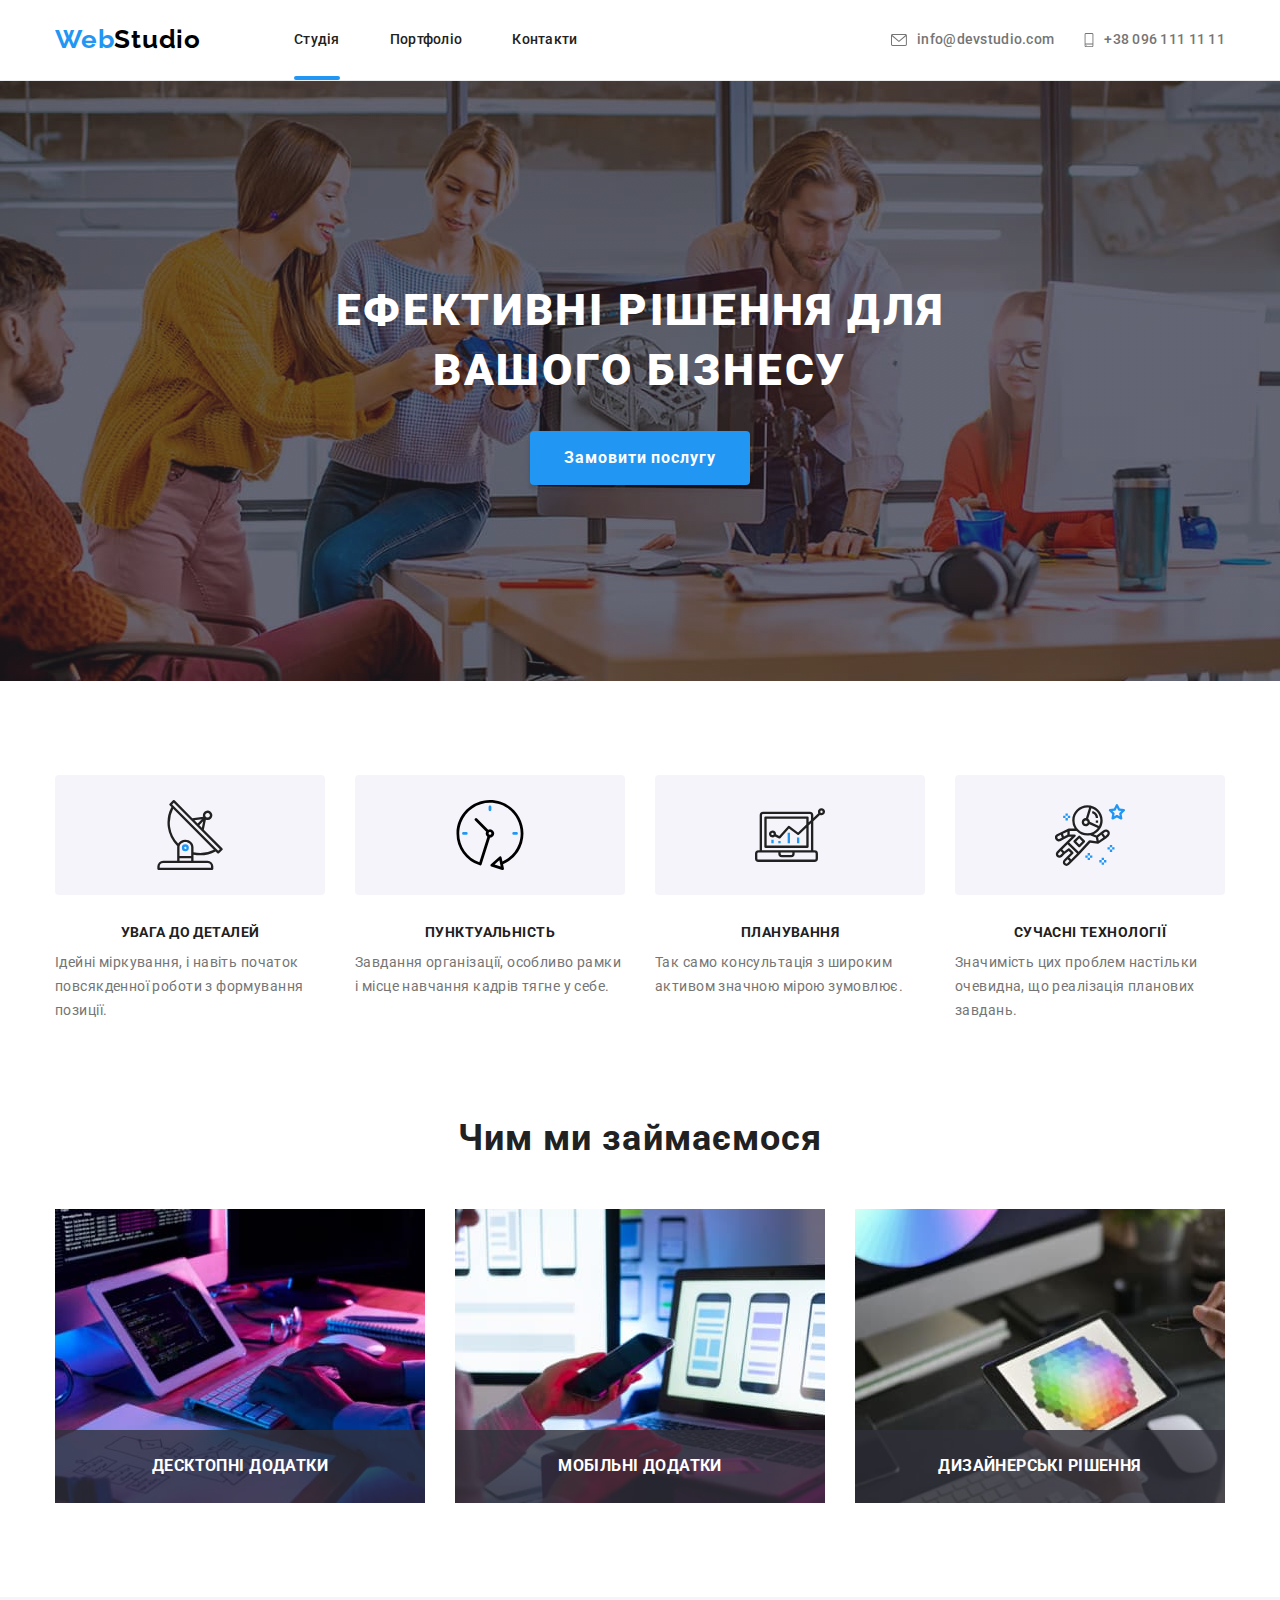
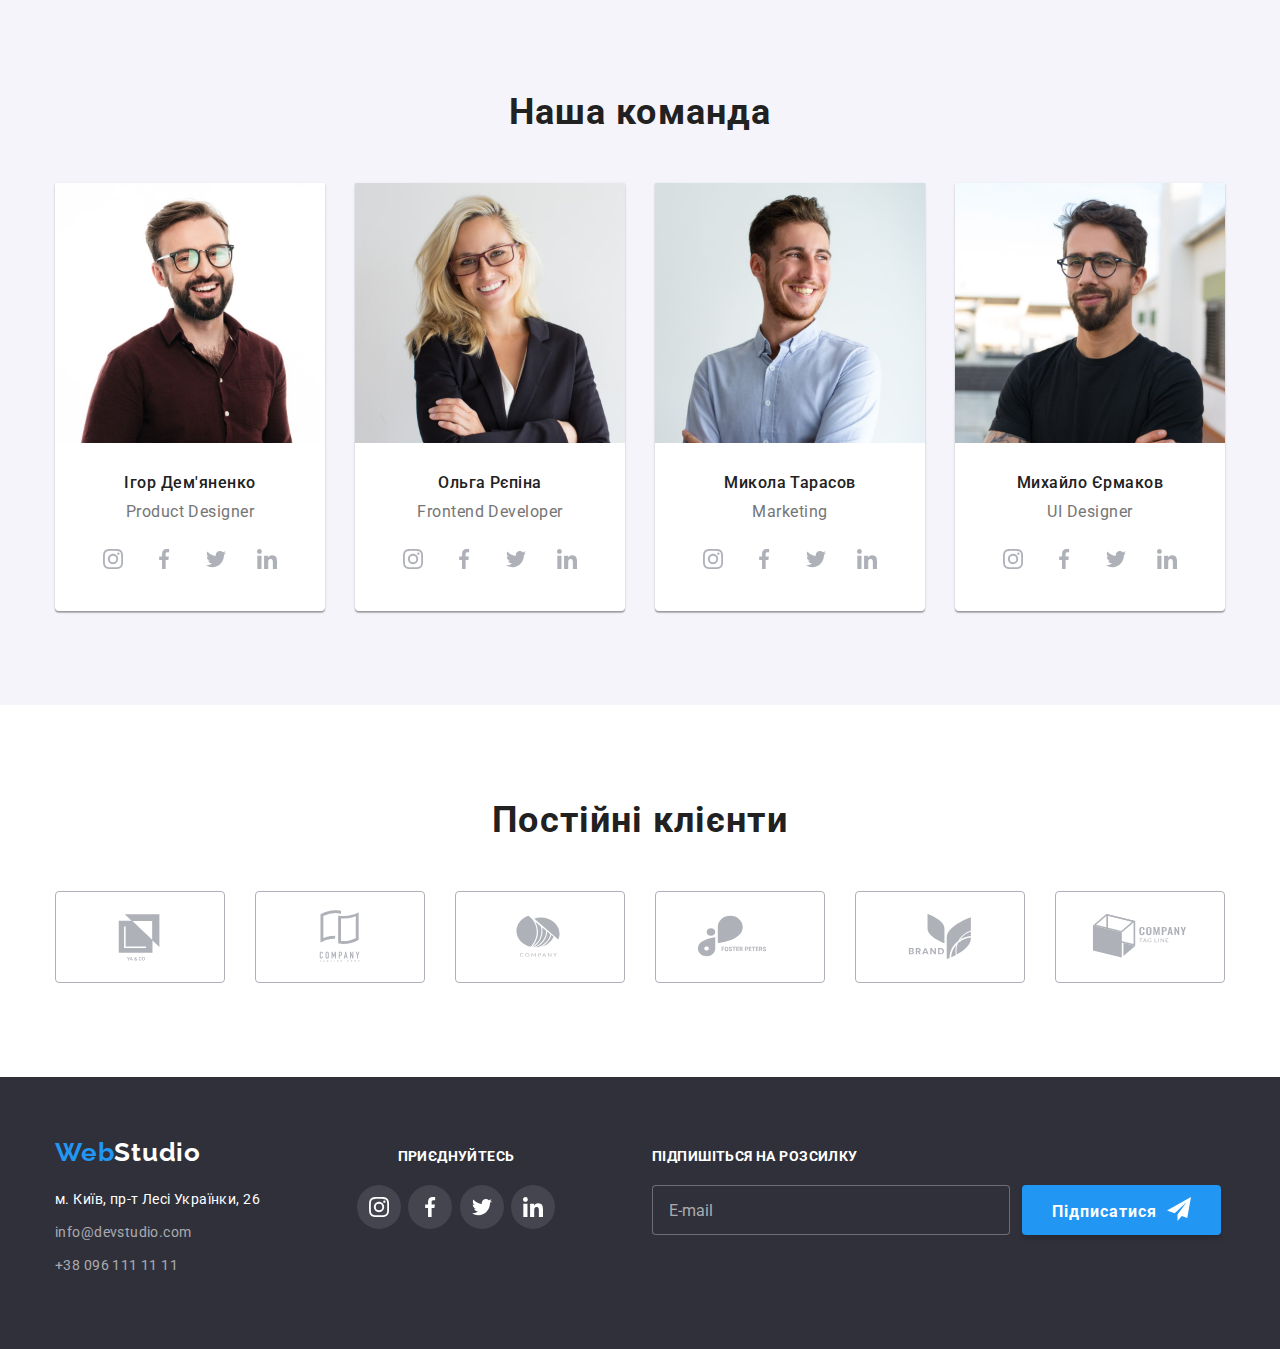
==== commit 0b9f5491: "envelope and smartphne in header" ====
--- a/index.html
+++ b/index.html
@@ -59,7 +59,7 @@
             <li class="contacts__item">
               <a href="mailto:info@devstudio.com" class="contacts__link">
                 <div class="contacts__container">
-                  <svg class="contacts__icon" width="16" height="12">
+                  <svg class="contacts__icon icon--envelope" width="14" height="10">
                     <use href="./images/icons.svg#icon-envelope"></use>
                   </svg>
                   <span class="contacts__info">info@devstudio.com</span>
@@ -70,7 +70,7 @@
             <li class="contacts__item">
               <a href="tel:+380961111111" class="contacts__link">
                 <div class="contacts__container">
-                  <svg class="contacts__icon" width="10" height="16">
+                  <svg class="contacts__icon icon--smartphone" width="10" height="14">
                     <use href="./images/icons.svg#icon-smartphone"></use>
                   </svg>
                   <span class="contacts__info">+38 096 111 11 11</span>
@@ -396,12 +396,6 @@
                       height="460"
                     />
                   </picture>
-                  <img
-                    src="./images/card-2.jpg"
-                    alt="Ольга Рєпіна, Frontend Developer"
-                    width="450"
-                    height="460"
-                  />
                 </div>
 
                 <div class="employee-card__content">
@@ -786,7 +780,8 @@
               />
             </label>
             <button class="btn subscription__btn" type="submit">
-             Підписатися
+              <!-- <span class="sub-btn-label">Підписатися</span> -->
+              Підписатися
               <svg class="subscription__icon" width="24" height="24">
                 <use href="./images/icons.svg#icon-send"></use>
               </svg>
--- a/css/main.min.css
+++ b/css/main.min.css
@@ -1 +1 @@
-.page{background-color:#fff;color:#757575;font-family:"Roboto",sans-serif}@media screen and (min-width: 480px){.page{overflow-x:hidden}}.page.modal-open{overflow:hidden}h1,h2,h3,ul,p{margin:0;padding-left:0;padding-right:0}ul{list-style-type:none}img{display:block;max-width:100%;height:auto;width:100%}.section{padding-top:60px;padding-bottom:60px;outline:1px solid salmon}@media screen and (min-width: 1600px){.section{padding-top:94px;padding-bottom:94px}}.container{width:100%;padding-left:15px;padding-right:15px;margin-right:auto;margin-left:auto}@media screen and (min-width: 480px){.container{max-width:480px}}@media screen and (min-width: 768px){.container{max-width:768px}}@media screen and (min-width: 1600px){.container{max-width:1200px}}.header__container{display:-webkit-box;display:-ms-flexbox;display:flex}.contacts__container{display:-webkit-box;display:-ms-flexbox;display:flex;-webkit-box-align:center;-ms-flex-align:center;align-items:center}.logo{font-family:"Raleway",sans-serif;font-weight:700;font-size:26px;line-height:1.19;letter-spacing:.03em;text-decoration:none}.logo--black{color:#000}.logo--white{color:#fff}.logo__web{color:#2196f3}.header__logo{padding-top:16px;padding-bottom:16px}@media screen and (min-width: 768px){.header__logo{padding-top:26px;padding-bottom:26px}}@media screen and (min-width: 1600px){.header__logo{padding-top:24px;padding-bottom:25px}}.footer__logo{display:inline-block;margin-bottom:20px}.btn{padding-top:10px;padding-bottom:10px;background-color:#2196f3;color:#fff;font-family:"Roboto",sans-serif;font-weight:700;font-size:16px;line-height:1.88;text-align:center;letter-spacing:.06em;border-radius:4px;border-color:rgba(0,0,0,0);background-color:#2196f3;-webkit-box-shadow:0px 4px 4px rgba(0,0,0,.15);box-shadow:0px 4px 4px rgba(0,0,0,.15);cursor:pointer}.hero__btn{padding-left:24px;padding-right:24px;min-width:200px}@media screen and (min-width: 1600px){.hero__btn{padding-left:32px;padding-right:32px;min-width:216px}}.subscription__btn{display:-webkit-box;display:-ms-flexbox;display:flex;-webkit-box-align:center;-ms-flex-align:center;align-items:center;padding-left:28px;padding-right:28px;margin-left:12px}.subscription__icon{fill:currentColor;margin-left:10px}@media screen and (min-width: 480px){.subscription__btn{display:block;margin-left:auto;margin-right:auto}}.form__btn{display:-webkit-box;display:-ms-flexbox;display:flex;margin-right:auto;margin-left:auto;padding-left:52px;padding-right:52px}.close-btn{position:absolute;top:8px;right:8px;display:-webkit-box;display:-ms-flexbox;display:flex;-webkit-box-pack:center;-ms-flex-pack:center;justify-content:center;-webkit-box-align:center;-ms-flex-align:center;align-items:center;padding:0;min-width:30px;min-height:30px;background-color:rgba(0,0,0,0);border:1px solid rgba(0,0,0,.1);border-radius:50%;color:#000;cursor:pointer;-webkit-transition-property:color;transition-property:color;-webkit-transition-duration:250ms;transition-duration:250ms;-webkit-transition-timing-function:cubic-bezier(0.4, 0, 0.2, 1);transition-timing-function:cubic-bezier(0.4, 0, 0.2, 1)}.close-btn:hover,.close-btn:focus,.close-btn:active{color:#2196f3}.close-btn__icon{fill:currentColor}.header{background-color:#fff;border-bottom:1px solid #ececec}@media screen and (min-width: 1600px){.header{display:-webkit-box;display:-ms-flexbox;display:flex;-webkit-box-align:center;-ms-flex-align:center;align-items:center}}.container.header__container{position:relative}.menu-open{min-height:40px;min-width:40px;display:-webkit-box;display:-ms-flexbox;display:flex;-webkit-box-align:center;-ms-flex-align:center;align-items:center;-webkit-box-pack:center;-ms-flex-pack:center;justify-content:center;margin:0;padding:0;margin-left:auto;background-color:rgba(0,0,0,0);border-color:rgba(0,0,0,0)}@media screen and (min-width: 768px){.menu-open{display:none}}.menu-container{height:400px;background-color:#fff;padding:20px;text-align:center;font-size:20px}.menu-container.is-open{display:block}@media screen and (max-width: 767px){.menu-container{display:none;position:absolute;top:100%;left:0;width:100%}}.nav{display:none}@media screen and (min-width: 1600px){.nav__link{display:block;padding-top:32px;padding-bottom:32px;font-weight:500;font-size:14px;line-height:1.14;letter-spacing:.02em;color:#212121;text-decoration:none;-webkit-transition-property:color;transition-property:color;-webkit-transition-duration:250ms;transition-duration:250ms;-webkit-transition-timing-function:cubic-bezier(0.4, 0, 0.2, 1);transition-timing-function:cubic-bezier(0.4, 0, 0.2, 1)}.nav__link:hover,.nav__link:focus,.nav__link:active,.nav__link--current{color:#2196f3}}.link--current{position:relative}@media screen and (min-width: 1600px){.link--current::after{content:"";position:absolute;left:0;bottom:0;width:100%;height:4px;background-color:#2196f3;border-radius:2px}}.contacts{display:-webkit-box;display:-ms-flexbox;display:flex;margin-left:auto;display:none;list-style-type:none}.contacts__item{display:-webkit-box;display:-ms-flexbox;display:flex;-webkit-box-align:center;-ms-flex-align:center;align-items:center}.contacts__item+.contacts__item{margin-left:50px}.contacts__link{display:block;padding-top:32px;padding-bottom:32px;font-weight:500;font-size:14px;line-height:1.14;letter-spacing:.02em;color:#757575;text-decoration:none;-webkit-transition-property:color;transition-property:color;-webkit-transition-duration:250ms;transition-duration:250ms;-webkit-transition-timing-function:cubic-bezier(0.4, 0, 0.2, 1);transition-timing-function:cubic-bezier(0.4, 0, 0.2, 1)}.contacts__link:hover,.contacts__link:focus,.contacts__link:active{color:#2196f3}.contacts__icon{margin-right:10px;fill:currentColor}.mob-menu{position:fixed;top:0;z-index:1;width:100vw;height:100vh;padding-top:48px;padding-bottom:48px;padding-left:40px;background-color:#faebd7;overflow:auto}.mob-menu>.container{position:relative;height:100%;display:-webkit-box;display:-ms-flexbox;display:flex;-webkit-box-orient:vertical;-webkit-box-direction:normal;-ms-flex-direction:column;flex-direction:column;-webkit-box-pack:justify;-ms-flex-pack:justify;justify-content:space-between}.is-hidden{opacity:0;visibility:hidden;pointer-events:none}.menu-close{position:absolute;right:15px;top:-38px;min-height:40px;min-width:40px;display:-webkit-box;display:-ms-flexbox;display:flex;-webkit-box-align:center;-ms-flex-align:center;align-items:center;-webkit-box-pack:center;-ms-flex-pack:center;justify-content:center;margin:0;padding:0;margin-left:auto;background-color:rgba(0,0,0,0);border-color:rgba(0,0,0,0);cursor:pointer;-webkit-transition-property:color;transition-property:color;-webkit-transition-duration:250ms;transition-duration:250ms;-webkit-transition-timing-function:cubic-bezier(0.4, 0, 0.2, 1);transition-timing-function:cubic-bezier(0.4, 0, 0.2, 1)}.menu-close:hover,.menu-close:focus,.menu-close:active{color:#2196f3}.menu-close__icon{fill:currentColor}.mob-nav__list{margin-bottom:32px}.mob-nav__link{display:block;font-weight:500;font-size:40px;line-height:1.175;letter-spacing:.02em;color:#212121;text-decoration:none;-webkit-transition-property:color;transition-property:color;-webkit-transition-duration:250ms;transition-duration:250ms;-webkit-transition-timing-function:cubic-bezier(0.4, 0, 0.2, 1);transition-timing-function:cubic-bezier(0.4, 0, 0.2, 1)}.mob-nav__link:hover,.mob-nav__link:focus,.mob-nav__link:active,.mob-nav__link--current{color:#2196f3}.mob-nav__item:not(:last-child){padding-bottom:32px}.mob-contacts{margin-bottom:64px}.mob-contacts__link.link--tel{display:block;font-weight:500;font-size:34px;line-height:1.1764705882;letter-spacing:.02em;text-decoration:none;color:#2196f3;margin-bottom:32px}.mob-contacts__link.link--mail{font-weight:500;font-size:24px;line-height:1.1666666667;letter-spacing:.02em;text-decoration:none;color:#757575}.mob-soc{display:-webkit-box;display:-ms-flexbox;display:flex;-ms-flex-wrap:wrap;flex-wrap:wrap}.mob-soc__item{font-weight:500;font-size:18px;line-height:1.2222222222;letter-spacing:.02em;text-decoration:none}.mob-soc__link{text-decoration:none;color:#2196f3}.mob-soc__item:not(:last-child){padding-right:10px;border-right:1px solid rgba(33,33,33,.2)}.mob-soc__item:not(:first-child){padding-left:10px}.hero{height:400px;width:100%;min-width:100%;text-align:center;padding-top:118px;padding-bottom:118px;margin-left:auto;margin-right:auto;background-image:-webkit-gradient(linear, left top, right top, from(rgba(47, 48, 58, 0.4)), to(rgba(47, 48, 58, 0.4))),url("../images/hero-img-mob.jpg");background-image:linear-gradient(to right, rgba(47, 48, 58, 0.4), rgba(47, 48, 58, 0.4)),url("../images/hero-img-mob.jpg");background-color:#c4c4c4;background-position:center;background-repeat:no-repeat;background-size:cover}@media(min-device-pixel-ratio: 2),(-webkit-min-device-pixel-ratio: 2),(min-resolution: 192dpi),(min-resolution: 2dppx){.hero{background-image:-webkit-gradient(linear, left top, right top, from(rgba(47, 48, 58, 0.4)), to(rgba(47, 48, 58, 0.4))),url("../images/hero-img-mob-2x.jpg");background-image:linear-gradient(to right, rgba(47, 48, 58, 0.4), rgba(47, 48, 58, 0.4)),url("../images/hero-img-mob-2x.jpg")}}@media screen and (min-width: 480px){.hero{width:100%}}@media screen and (min-width: 768px){.hero{max-width:768px;background-image:-webkit-gradient(linear, left top, right top, from(rgba(47, 48, 58, 0.4)), to(rgba(47, 48, 58, 0.4))),url("../images/hero-img-tab.jpg");background-image:linear-gradient(to right, rgba(47, 48, 58, 0.4), rgba(47, 48, 58, 0.4)),url("../images/hero-img-tab.jpg")}}@media screen and (min-width: 768px)and (min-device-pixel-ratio: 2),screen and (min-width: 768px)and (-webkit-min-device-pixel-ratio: 2),screen and (min-width: 768px)and (min-resolution: 192dpi),screen and (min-width: 768px)and (min-resolution: 2dppx){.hero{background-image:-webkit-gradient(linear, left top, right top, from(rgba(47, 48, 58, 0.4)), to(rgba(47, 48, 58, 0.4))),url("../images/hero-img-tab-2x.jpg");background-image:linear-gradient(to right, rgba(47, 48, 58, 0.4), rgba(47, 48, 58, 0.4)),url("../images/hero-img-tab-2x.jpg")}}@media screen and (min-width: 1600px){.hero{height:600px;width:1600px;padding-top:200px;padding-bottom:200px;background-image:-webkit-gradient(linear, left top, right top, from(rgba(47, 48, 58, 0.4)), to(rgba(47, 48, 58, 0.4))),url("../images/hero-img.jpg");background-image:linear-gradient(to right, rgba(47, 48, 58, 0.4), rgba(47, 48, 58, 0.4)),url("../images/hero-img.jpg")}}@media screen and (min-width: 1600px)and (min-device-pixel-ratio: 2),screen and (min-width: 1600px)and (-webkit-min-device-pixel-ratio: 2),screen and (min-width: 1600px)and (min-resolution: 192dpi),screen and (min-width: 1600px)and (min-resolution: 2dppx){.hero{background-image:-webkit-gradient(linear, left top, right top, from(rgba(47, 48, 58, 0.4)), to(rgba(47, 48, 58, 0.4))),url("../images/hero-img-2x.jpg");background-image:linear-gradient(to right, rgba(47, 48, 58, 0.4), rgba(47, 48, 58, 0.4)),url("../images/hero-img-2x.jpg")}}.hero__title{margin-bottom:30px;margin-left:auto;margin-right:auto;max-width:360px;font-weight:900;font-size:26px;line-height:42px;text-align:center;letter-spacing:1.62;text-transform:uppercase;color:#fff}@media screen and (min-width: 1600px){.hero__title{max-width:696px;font-weight:900;font-size:44px;line-height:1.36;text-align:center;letter-spacing:.06em}}.benefits__head{color:rgba(0,0,0,0);height:0}.benefits__list{display:-webkit-box;display:-ms-flexbox;display:flex;-ms-flex-wrap:wrap;flex-wrap:wrap;-webkit-box-pack:center;-ms-flex-pack:center;justify-content:center}@media screen and (min-width: 768px){.benefits__list{margin:-15px}}.benefits__item{width:100%;max-width:450px}@media screen and (max-width: 767px){.benefits__item:not(:last-child){margin-bottom:30px}}@media screen and (min-width: 768px){.benefits__item{width:calc((100% - 60px)/2);margin:15px}}@media screen and (min-width: 1600px){.benefits__item{width:calc((100% - 120px)/4)}}.benefits__icon-div{display:-webkit-box;display:-ms-flexbox;display:flex;width:100%;height:120px;margin-bottom:30px;-webkit-box-pack:center;-ms-flex-pack:center;justify-content:center;-webkit-box-align:center;-ms-flex-align:center;align-items:center;border-radius:4px;background-color:#f5f4fa}.benefits__title{display:-webkit-box;display:-ms-flexbox;display:flex;-webkit-box-pack:center;-ms-flex-pack:center;justify-content:center;margin-bottom:10px;font-weight:700;font-size:14px;line-height:1.14;letter-spacing:.03em;text-transform:uppercase;color:#212121}.benefits__description{font-size:14px;line-height:1.71;letter-spacing:.03em}.tasks__head{margin-bottom:50px;font-weight:700;font-size:36px;line-height:1.17;text-align:center;letter-spacing:.03em;color:#212121}.tasks__list{display:-webkit-box;display:-ms-flexbox;display:flex;-webkit-box-pack:justify;-ms-flex-pack:justify;justify-content:space-between}.tasks__item{position:relative;font-style:normal;font-weight:700;font-size:14px;line-height:1.14;text-align:center;letter-spacing:.03em;text-transform:uppercase;color:#fff}.tasks__overlay{position:absolute;bottom:0;width:100%;background-color:rgba(47,48,58,.8);padding-top:27px;padding-bottom:27px}@media screen and (max-width: 1599px){.tasks.section{display:none}}.employee{background-color:#f5f4fa}.employee__head{margin-bottom:50px;font-weight:700;font-size:36px;line-height:1.17;text-align:center;letter-spacing:.03em;color:#212121}.employee__list{display:-webkit-box;display:-ms-flexbox;display:flex;-ms-flex-wrap:wrap;flex-wrap:wrap;-webkit-box-pack:center;-ms-flex-pack:center;justify-content:center}@media screen and (min-width: 768px){.employee__list{margin:-15px}}.employee__item{width:100%;max-width:450px;border-radius:0px 0px 4px 4px;background-color:#fff;-webkit-box-shadow:0px 1px 3px rgba(0,0,0,.12),0px 1px 1px rgba(0,0,0,.14),0px 2px 1px rgba(0,0,0,.2);box-shadow:0px 1px 3px rgba(0,0,0,.12),0px 1px 1px rgba(0,0,0,.14),0px 2px 1px rgba(0,0,0,.2);text-align:center}@media screen and (max-width: 767px){.employee__item:not(:last-child){margin-bottom:30px}}@media screen and (min-width: 768px){.employee__item{width:calc((100% - 60px)/2);margin:15px}}@media screen and (min-width: 1600px){.employee__item{width:calc((100% - 120px)/4)}}.employee-card__thumb{display:-webkit-box;display:-ms-flexbox;display:flex;-webkit-box-pack:center;-ms-flex-pack:center;justify-content:center}.employee-card__content{padding-top:30px;padding-bottom:24px}@media screen and (min-width: 1600px){.employee-card__content{padding-bottom:30px}}.employee-card__name{margin-bottom:10px;font-weight:500;font-size:16px;line-height:1.19;letter-spacing:.03em;color:#212121}.employee-card__position{margin-bottom:16px;font-size:16px;line-height:1.19;letter-spacing:.03em}.social-networks{display:-webkit-box;display:-ms-flexbox;display:flex;-ms-flex-pack:distribute;justify-content:space-around;width:206px;height:44px;margin-left:auto;margin-right:auto;list-style:none}.social-networks__icon{fill:currentColor}.social-networks__link{display:-webkit-box;display:-ms-flexbox;display:flex;width:44px;height:44px;-webkit-box-pack:center;-ms-flex-pack:center;justify-content:center;-webkit-box-align:center;-ms-flex-align:center;align-items:center;color:#afb1b8;border-radius:50%;-webkit-transition-property:background-color,color;transition-property:background-color,color;-webkit-transition-duration:250ms;transition-duration:250ms;-webkit-transition-timing-function:cubic-bezier(0.4, 0, 0.2, 1);transition-timing-function:cubic-bezier(0.4, 0, 0.2, 1)}.social-networks__link:hover,.social-networks__link:focus{background-color:#2196f3;color:#fff}.social-networks__link--footer{background-color:rgba(255,255,255,.1);color:#fff}.social-networks__link--footer:hover,.social-networks__link--footer:focus{background-color:#2196f3;color:#fff}.clients__head{margin-bottom:30px;font-weight:700;font-size:36px;line-height:1.17;text-align:center;letter-spacing:.03em;color:#212121}@media screen and (min-width: 1600px){.clients__head{margin-bottom:50px}}.clients__list{display:-webkit-box;display:-ms-flexbox;display:flex;-ms-flex-wrap:wrap;flex-wrap:wrap;-webkit-box-pack:center;-ms-flex-pack:center;justify-content:center;list-style:none}@media screen and (min-width: 768px){.clients__list{margin:-15px}}.clients__item{margin:15px;width:calc((100% - 60px)/2);height:92px}@media screen and (min-width: 768px){.clients__item{width:calc((100% - 90px)/3);margin:15px}}@media screen and (min-width: 1600px){.clients__item{width:calc((100% - 180px)/6)}}.clients__link{display:-webkit-box;display:-ms-flexbox;display:flex;width:100%;height:100%;-webkit-box-pack:center;-ms-flex-pack:center;justify-content:center;-webkit-box-align:center;-ms-flex-align:center;align-items:center;border:1px solid #afb1b8;border-radius:4px;color:#afb1b8;-webkit-transition-property:border-color,color;transition-property:border-color,color;-webkit-transition-duration:250ms;transition-duration:250ms;-webkit-transition-timing-function:cubic-bezier(0.4, 0, 0.2, 1);transition-timing-function:cubic-bezier(0.4, 0, 0.2, 1)}.clients__link:hover,.clients__link:focus{border-color:#2196f3;color:#2196f3}.clients__icon{fill:currentColor}.footer{padding-top:60px;padding-bottom:60px;background-color:#2f303a}.footer__container{display:-webkit-box;display:-ms-flexbox;display:flex;-ms-flex-wrap:wrap;flex-wrap:wrap;-webkit-box-align:baseline;-ms-flex-align:baseline;align-items:baseline;outline:1px solid #9acd32}@media screen and (min-width: 768px)and (max-width: 1599px){.footer__container{display:-webkit-box;display:-ms-flexbox;display:flex;-webkit-box-orient:horizontal;-webkit-box-direction:normal;-ms-flex-direction:row;flex-direction:row;-webkit-box-pack:justify;-ms-flex-pack:justify;justify-content:space-between}}@media screen and (min-width: 1600px){.footer__address{margin-right:70px}}.footer__location{margin-bottom:9px;font-style:normal;font-weight:400;font-size:14px;line-height:1.71;letter-spacing:.03em;color:#fff}.contacts--footer{display:block;list-style-type:none}.contacts__link--footer{padding-top:0;padding-bottom:0;font-style:normal;font-weight:400;font-size:14px;line-height:1.71;letter-spacing:.03em;color:rgba(255,255,255,.6);text-decoration:none;-webkit-transition-property:color;transition-property:color;-webkit-transition-duration:250ms;transition-duration:250ms;-webkit-transition-timing-function:cubic-bezier(0.4, 0, 0.2, 1);transition-timing-function:cubic-bezier(0.4, 0, 0.2, 1)}.contacts__item--footer:not(:last-child){margin-bottom:9px}.contacts__item--footer:last-child{margin-left:0}.channels__head{margin-bottom:20px;font-style:normal;font-weight:700;font-size:14px;line-height:1.14;letter-spacing:.03em;text-transform:uppercase;color:#fff}.subscription{margin-left:auto}.subscription__head{margin-bottom:20px;font-style:normal;font-weight:700;font-size:14px;line-height:1.14;letter-spacing:.03em;text-transform:uppercase;color:#fff}.subscription__form{display:-webkit-box;display:-ms-flexbox;display:flex;-webkit-box-orient:horizontal;-webkit-box-direction:normal;-ms-flex-direction:row;flex-direction:row}.subscription__input-mail{width:358px;height:50px;padding-left:16px;padding-right:16px;margin-right:12px;background-color:#2f303a;border:1px solid rgba(255,255,255,.3);border-radius:4px;color:#fff;cursor:pointer;-webkit-transition-property:border-color;transition-property:border-color;-webkit-transition-duration:250ms;transition-duration:250ms;-webkit-transition-timing-function:cubic-bezier(0.4, 0, 0.2, 1);transition-timing-function:cubic-bezier(0.4, 0, 0.2, 1)}.subscription__input-mail::-webkit-input-placeholder{color:rgba(255,255,255,.6)}.subscription__input-mail::-moz-placeholder{color:rgba(255,255,255,.6)}.subscription__input-mail:-ms-input-placeholder{color:rgba(255,255,255,.6)}.subscription__input-mail::-ms-input-placeholder{color:rgba(255,255,255,.6)}.subscription__input-mail::placeholder{color:rgba(255,255,255,.6)}.subscription__input-mail:hover,.subscription__input-mail:focus{border-color:#2196f3}.backdrop{position:fixed;top:0;left:0;width:100%;height:100%;background-color:rgba(0,0,0,.2);opacity:1;-webkit-transition-property:opacity;transition-property:opacity;-webkit-transition-duration:250ms;transition-duration:250ms;-webkit-transition-timing-function:cubic-bezier(0.4, 0, 0.2, 1);transition-timing-function:cubic-bezier(0.4, 0, 0.2, 1);overflow-y:scroll}.backdrop.is-hidden{opacity:0;pointer-events:none}.backdrop.is-hidden .modal{-webkit-transform:translate(-50%, -50%) scale(1.5);transform:translate(-50%, -50%) scale(1.5)}.modal{position:absolute;top:50%;left:50%;-webkit-transform:translate(-50%, -50%) scale(1);transform:translate(-50%, -50%) scale(1);width:100%;min-height:609px;padding:40px;background:#fff;-webkit-box-shadow:0px 1px 3px rgba(0,0,0,.12),0px 1px 1px rgba(0,0,0,.14),0px 2px 1px rgba(0,0,0,.2);box-shadow:0px 1px 3px rgba(0,0,0,.12),0px 1px 1px rgba(0,0,0,.14),0px 2px 1px rgba(0,0,0,.2);border-radius:4px;-webkit-transition:-webkit-transform 250ms cubic-bezier(0.4, 0, 0.2, 1);transition:-webkit-transform 250ms cubic-bezier(0.4, 0, 0.2, 1);transition:transform 250ms cubic-bezier(0.4, 0, 0.2, 1);transition:transform 250ms cubic-bezier(0.4, 0, 0.2, 1), -webkit-transform 250ms cubic-bezier(0.4, 0, 0.2, 1)}@media screen and (min-width: 480px){.modal{min-width:450px}}@media screen and (min-width: 1600px){.modal{min-width:528px;min-height:581px}}.form__head{margin-left:auto;margin-right:auto;margin-bottom:12px;font-weight:700;font-size:20px;line-height:1.15;text-align:center;letter-spacing:.03em;color:#212121}.customer-data{margin-bottom:20px}.customer-data__item{display:-webkit-box;display:-ms-flexbox;display:flex;-webkit-box-orient:vertical;-webkit-box-direction:normal;-ms-flex-direction:column;flex-direction:column;margin-bottom:10px;font-size:14px;line-height:1.143;letter-spacing:.01em;color:#757575}@media screen and (min-width: 1600px){.customer-data__item{font-size:12px;line-height:1.167}}.customer-data__label{margin-bottom:4px}.customer-data__input-div{position:relative}.customer-data__input{width:100%;height:40px;padding-left:42px;-webkit-transition-property:border-color;transition-property:border-color;-webkit-transition-duration:250ms;transition-duration:250ms;-webkit-transition-timing-function:cubic-bezier(0.4, 0, 0.2, 1);transition-timing-function:cubic-bezier(0.4, 0, 0.2, 1)}.customer-data__comment{width:100%;height:120px;padding:12px 16px;resize:none}.customer-data__comment::-webkit-input-placeholder{font-family:"Roboto",sans-serif;font-size:12px;line-height:1.167;letter-spacing:.01em;color:rgba(117,117,117,.5)}.customer-data__comment::-moz-placeholder{font-family:"Roboto",sans-serif;font-size:12px;line-height:1.167;letter-spacing:.01em;color:rgba(117,117,117,.5)}.customer-data__comment:-ms-input-placeholder{font-family:"Roboto",sans-serif;font-size:12px;line-height:1.167;letter-spacing:.01em;color:rgba(117,117,117,.5)}.customer-data__comment::-ms-input-placeholder{font-family:"Roboto",sans-serif;font-size:12px;line-height:1.167;letter-spacing:.01em;color:rgba(117,117,117,.5)}.customer-data__comment::placeholder{font-family:"Roboto",sans-serif;font-size:12px;line-height:1.167;letter-spacing:.01em;color:rgba(117,117,117,.5)}@media screen and (min-widht: 1600px){.customer-data__comment::-webkit-input-placeholder{font-size:14px;line-height:1.143}.customer-data__comment::-moz-placeholder{font-size:14px;line-height:1.143}.customer-data__comment:-ms-input-placeholder{font-size:14px;line-height:1.143}.customer-data__comment::-ms-input-placeholder{font-size:14px;line-height:1.143}.customer-data__comment::placeholder{font-size:14px;line-height:1.143}}.customer-data__input{border:1px solid rgba(33,33,33,.2);border-radius:4px;color:#000;cursor:pointer;-webkit-transition-property:border-color;transition-property:border-color;-webkit-transition-duration:500ms;transition-duration:500ms;-webkit-transition-timing-function:cubic-bezier(0.4, 0, 0.2, 1);transition-timing-function:cubic-bezier(0.4, 0, 0.2, 1)}.customer-data__input:hover,.customer-data__input:focus{border-color:#2196f3}.customer-data__input:hover+.customer-data__icon,.customer-data__input:focus+.customer-data__icon{fill:#2196f3}.customer-data__comment{border:1px solid rgba(33,33,33,.2);border-radius:4px;color:#000;cursor:pointer;-webkit-transition-property:border-color;transition-property:border-color;-webkit-transition-duration:500ms;transition-duration:500ms;-webkit-transition-timing-function:cubic-bezier(0.4, 0, 0.2, 1);transition-timing-function:cubic-bezier(0.4, 0, 0.2, 1)}.customer-data__comment:hover,.customer-data__comment:focus{border-color:#2196f3}.customer-data__icon{position:absolute;top:50%;left:15px;-webkit-transform:translateY(-50%);transform:translateY(-50%);fill:#212121;-webkit-transition-property:fill;transition-property:fill;-webkit-transition-duration:500ms;transition-duration:500ms;-webkit-transition-timing-function:cubic-bezier(0.4, 0, 0.2, 1);transition-timing-function:cubic-bezier(0.4, 0, 0.2, 1)}.policy-options{margin-bottom:30px}.policy-options,.customer-data{list-style:none}.policy-options__checkbox{-webkit-appearance:none;-moz-appearance:none;appearance:none}.policy-options__icon{position:relative;width:16px;height:15px;margin-right:8px;margin-left:13px;border:2px solid #212121;border-radius:2px;fill:rgba(0,0,0,0)}.icon-checked{position:absolute;left:-2px;top:-2px}.policy-options__checkbox:checked+.policy-options__icon{background-color:#2196f3;background-position:center;border-color:rgba(0,0,0,0);background-repeat:no-repeat;fill:#fff}.policy-options__label{display:-webkit-box;display:-ms-flexbox;display:flex;-webkit-box-align:center;-ms-flex-align:center;align-items:center}.policy-options__label,.policy-options__link{font-family:"Roboto",sans-serif;font-size:12px;line-height:1.167;letter-spacing:.03em}@media screen and (min-width: 1600px){.policy-options__label,.policy-options__link{font-size:14px;line-height:1.71;letter-spacing:.03em}}.policy-options__label{color:#757575}.policy-options__link{color:#2196f3;margin-left:6px}.filters{display:-webkit-box;display:-ms-flexbox;display:flex;-webkit-box-pack:center;-ms-flex-pack:center;justify-content:center;margin-bottom:50px;list-style-type:none}.filters__item+.filters__item{margin-left:8px}.filters__btn{padding:6px 22px;border-radius:4px;font-family:"Roboto",sans-serif;font-weight:500;font-size:16px;line-height:1.63;text-align:center;letter-spacing:.03em;background-color:#f5f4fa;border:rgba(0,0,0,0);color:#212121;cursor:pointer;-webkit-transition-property:background-color,color,-webkit-box-shadow;transition-property:background-color,color,-webkit-box-shadow;transition-property:background-color,color,box-shadow;transition-property:background-color,color,box-shadow,-webkit-box-shadow;-webkit-transition-duration:250ms;transition-duration:250ms;-webkit-transition-timing-function:cubic-bezier(0.4, 0, 0.2, 1);transition-timing-function:cubic-bezier(0.4, 0, 0.2, 1)}.filters__btn:hover,.filters__btn:focus{background-color:#2196f3;color:#fff;-webkit-box-shadow:0px 3px 1px rgba(0,0,0,.1),0px 1px 2px rgba(0,0,0,.08),0px 2px 2px rgba(0,0,0,.12);box-shadow:0px 3px 1px rgba(0,0,0,.1),0px 1px 2px rgba(0,0,0,.08),0px 2px 2px rgba(0,0,0,.12)}.portfolio__head{color:rgba(0,0,0,0);height:0}.projects{padding:0;margin:0;list-style:none;display:-webkit-box;display:-ms-flexbox;display:flex;-ms-flex-wrap:wrap;flex-wrap:wrap;margin-left:-30px;margin-top:-30px;list-style-type:none}.projects__item{-ms-flex-preferred-size:calc(33.3333333333% - 30px);flex-basis:calc(33.3333333333% - 30px);margin-left:30px;margin-top:30px;background-color:#fff;border:1px solid #eee;-webkit-transition-property:-webkit-box-shadow;transition-property:-webkit-box-shadow;transition-property:box-shadow;transition-property:box-shadow, -webkit-box-shadow;-webkit-transition-duration:250ms;transition-duration:250ms;-webkit-transition-timing-function:cubic-bezier(0.4, 0, 0.2, 1);transition-timing-function:cubic-bezier(0.4, 0, 0.2, 1)}.projects__item:hover{-webkit-box-shadow:0px 1px 1px rgba(0,0,0,.12),0px 4px 4px rgba(0,0,0,.06),1px 4px 6px rgba(0,0,0,.16);box-shadow:0px 1px 1px rgba(0,0,0,.12),0px 4px 4px rgba(0,0,0,.06),1px 4px 6px rgba(0,0,0,.16)}.projects__item:hover .projects__overlay{-webkit-transform:translateY(0);transform:translateY(0)}.projects__thumb{position:relative;overflow:hidden}.projects__content{padding:20px 24px}.projects__name{font-weight:700;font-size:18px;line-height:2;letter-spacing:.06em;color:#212121}.projects__description{margin-top:4px;font-size:16px;line-height:1.88;letter-spacing:.03em;color:#757575}.projects__overlay{position:absolute;top:0;left:0;width:100%;height:100%;-webkit-transform:translateY(100%);transform:translateY(100%);padding:63px 24px;background-color:rgba(33,150,243,.9);font-size:18px;line-height:1.56;letter-spacing:.03em;color:#fff;-webkit-transition-property:-webkit-transform;transition-property:-webkit-transform;transition-property:transform;transition-property:transform, -webkit-transform;-webkit-transition-duration:250ms;transition-duration:250ms;-webkit-transition-timing-function:cubic-bezier(0.4, 0, 0.2, 1);transition-timing-function:cubic-bezier(0.4, 0, 0.2, 1)}/*# sourceMappingURL=main.min.css.map */+.page{background-color:#fff;color:#757575;font-family:"Roboto",sans-serif}@media screen and (min-width: 480px){.page{overflow-x:hidden}}.page.modal-open{overflow:hidden}h1,h2,h3,ul,p{margin:0;padding-left:0;padding-right:0}ul{list-style-type:none}img{display:block;max-width:100%;height:auto;width:100%}.section{padding-top:60px;padding-bottom:60px}@media screen and (min-width: 1200px){.section{padding-top:94px;padding-bottom:94px}}.container{width:100%;padding-left:15px;padding-right:15px;margin-right:auto;margin-left:auto}@media screen and (min-width: 480px){.container{max-width:480px}}@media screen and (min-width: 768px){.container{max-width:768px}}@media screen and (min-width: 1200px){.container{max-width:1200px}}.header__container{display:-webkit-box;display:-ms-flexbox;display:flex}.contacts__container{display:-webkit-box;display:-ms-flexbox;display:flex;-webkit-box-align:center;-ms-flex-align:center;align-items:center}.logo{font-family:"Raleway",sans-serif;font-weight:700;font-size:26px;line-height:1.19;letter-spacing:.03em;text-decoration:none}.logo--black{color:#000}.logo--white{color:#fff}.logo__web{color:#2196f3}.header__logo{padding-top:16px;padding-bottom:16px}@media screen and (min-width: 768px){.header__logo{padding-top:26px;padding-bottom:26px}}@media screen and (min-width: 1200px){.header__logo{padding-top:24px;padding-bottom:25px}}.footer__logo{display:inline-block;margin-bottom:20px}.btn{padding-top:10px;padding-bottom:10px;background-color:#2196f3;color:#fff;font-family:"Roboto",sans-serif;font-weight:700;font-size:16px;line-height:1.88;text-align:center;letter-spacing:.06em;border-radius:4px;border-color:rgba(0,0,0,0);background-color:#2196f3;-webkit-box-shadow:0px 4px 4px rgba(0,0,0,.15);box-shadow:0px 4px 4px rgba(0,0,0,.15);cursor:pointer}.hero__btn{padding-left:24px;padding-right:24px;min-width:200px}@media screen and (min-width: 1200px){.hero__btn{padding-left:32px;padding-right:32px;min-width:216px}}.subscription__btn{display:-webkit-box;display:-ms-flexbox;display:flex;-webkit-box-orient:horizontal;-webkit-box-direction:normal;-ms-flex-direction:row;flex-direction:row;-webkit-box-pack:center;-ms-flex-pack:center;justify-content:center;margin-left:auto;margin-right:auto;padding-left:28px;padding-right:28px;height:50px}.subscription__icon{fill:currentColor;margin-left:10px}.form__btn{display:-webkit-box;display:-ms-flexbox;display:flex;margin-right:auto;margin-left:auto;padding-left:52px;padding-right:52px}.close-btn{position:absolute;top:8px;right:8px;display:-webkit-box;display:-ms-flexbox;display:flex;-webkit-box-pack:center;-ms-flex-pack:center;justify-content:center;-webkit-box-align:center;-ms-flex-align:center;align-items:center;padding:0;min-width:30px;min-height:30px;background-color:rgba(0,0,0,0);border:1px solid rgba(0,0,0,.1);border-radius:50%;color:#000;cursor:pointer;-webkit-transition-property:color;transition-property:color;-webkit-transition-duration:250ms;transition-duration:250ms;-webkit-transition-timing-function:cubic-bezier(0.4, 0, 0.2, 1);transition-timing-function:cubic-bezier(0.4, 0, 0.2, 1)}.close-btn:hover,.close-btn:focus,.close-btn:active{color:#2196f3}.close-btn__icon{fill:currentColor}.header{background-color:#fff;border-bottom:1px solid #ececec}.container.header__container{position:relative}@media screen and (min-width: 1200px){.container.header__container{display:-webkit-box;display:-ms-flexbox;display:flex;-webkit-box-align:center;-ms-flex-align:center;align-items:center}}.menu-open{min-height:40px;min-width:40px;display:-webkit-box;display:-ms-flexbox;display:flex;-webkit-box-align:center;-ms-flex-align:center;align-items:center;-webkit-box-pack:center;-ms-flex-pack:center;justify-content:center;margin:0;padding:0;margin-left:auto;background-color:rgba(0,0,0,0);border-color:rgba(0,0,0,0)}@media screen and (min-width: 768px){.menu-open{display:none}}.menu-container{background-color:#fff;text-align:center;font-size:20px}.menu-container.is-open{display:block}@media screen and (min-width: 768px){.menu-container{display:-webkit-box;display:-ms-flexbox;display:flex;-webkit-box-align:center;-ms-flex-align:center;align-items:center;width:516px;margin-left:88px}}@media screen and (min-width: 1200px){.menu-container{margin-left:93px;width:932px}}.nav{display:none}@media screen and (min-width: 768px){.nav{display:-webkit-box;display:-ms-flexbox;display:flex}.nav__list{display:-webkit-box;display:-ms-flexbox;display:flex;list-style-type:none}.nav__item+.nav__item{margin-left:50px}}@media screen and (min-width: 1200px){.nav__item+.nav__item{margin-left:50px}}@media screen and (min-width: 768px){.nav__link{display:block;padding-top:32px;padding-bottom:32px;font-weight:500;font-size:14px;line-height:1.14;letter-spacing:.02em;color:#212121;text-decoration:none;-webkit-transition-property:color;transition-property:color;-webkit-transition-duration:250ms;transition-duration:250ms;-webkit-transition-timing-function:cubic-bezier(0.4, 0, 0.2, 1);transition-timing-function:cubic-bezier(0.4, 0, 0.2, 1)}.nav__link:hover,.nav__link:focus,.nav__link:active,.nav__link--current{color:#2196f3}}.link--current{position:relative}@media screen and (min-width: 768px){.link--current::after{content:"";position:absolute;left:0;bottom:0;width:100%;height:4px;background-color:#2196f3;border-radius:2px}}.contacts{display:none}@media screen and (min-width: 768px){.contacts{display:inline-block;margin-left:auto;margin-top:21px;margin-bottom:21px;list-style-type:none}.contacts__item+.contacts__item{margin-top:10px}}@media screen and (min-width: 1200px){.contacts{display:-webkit-box;display:-ms-flexbox;display:flex;margin-left:auto;margin-top:0;margin-bottom:0}.contacts__item{display:-webkit-box;display:-ms-flexbox;display:flex;-webkit-box-align:center;-ms-flex-align:center;align-items:center}.contacts__item+.contacts__item{margin-left:30px;margin-top:0}}.contacts__link{-webkit-transition-property:color;transition-property:color;-webkit-transition-duration:250ms;transition-duration:250ms;-webkit-transition-timing-function:cubic-bezier(0.4, 0, 0.2, 1);transition-timing-function:cubic-bezier(0.4, 0, 0.2, 1)}@media screen and (min-width: 768px){.contacts__link{font-weight:500;font-size:12px;line-height:1.1666666667;letter-spacing:.02em;color:#757575;text-decoration:none}}@media screen and (min-width: 1200px){.contacts__link{display:block;padding-top:32px;padding-bottom:32px;font-size:14px;line-height:1.14}}.contacts__link:hover,.contacts__link:focus,.contacts__link:active{color:#2196f3}.contacts__icon{margin-right:8px;fill:currentColor}@media screen and (min-width: 1200px){.contacts__icon{margin-right:10px}.contacts__icon.icon--envelope{width:16px;height:12px}.contacts__icon.icon-smartphne{width:10px;height:16px}}.mob-menu{position:fixed;top:0;z-index:1;width:100vw;height:100vh;padding-top:48px;padding-bottom:48px;padding-left:40px;background-color:#faebd7;overflow:auto}.mob-menu>.container{position:relative;height:100%;display:-webkit-box;display:-ms-flexbox;display:flex;-webkit-box-orient:vertical;-webkit-box-direction:normal;-ms-flex-direction:column;flex-direction:column;-webkit-box-pack:justify;-ms-flex-pack:justify;justify-content:space-between}.mob-menu.is-hidden{opacity:0;visibility:hidden;pointer-events:none}.menu-close{position:absolute;right:15px;top:-38px;min-height:40px;min-width:40px;display:-webkit-box;display:-ms-flexbox;display:flex;-webkit-box-align:center;-ms-flex-align:center;align-items:center;-webkit-box-pack:center;-ms-flex-pack:center;justify-content:center;margin:0;padding:0;margin-left:auto;background-color:rgba(0,0,0,0);border-color:rgba(0,0,0,0);cursor:pointer;-webkit-transition-property:color;transition-property:color;-webkit-transition-duration:250ms;transition-duration:250ms;-webkit-transition-timing-function:cubic-bezier(0.4, 0, 0.2, 1);transition-timing-function:cubic-bezier(0.4, 0, 0.2, 1)}.menu-close:hover,.menu-close:focus,.menu-close:active{color:#2196f3}.menu-close__icon{fill:currentColor}.mob-nav__list{margin-bottom:32px}.mob-nav__link{display:block;font-weight:500;font-size:40px;line-height:1.175;letter-spacing:.02em;color:#212121;text-decoration:none;-webkit-transition-property:color;transition-property:color;-webkit-transition-duration:250ms;transition-duration:250ms;-webkit-transition-timing-function:cubic-bezier(0.4, 0, 0.2, 1);transition-timing-function:cubic-bezier(0.4, 0, 0.2, 1)}.mob-nav__link:hover,.mob-nav__link:focus,.mob-nav__link:active,.mob-nav__link--current{color:#2196f3}.mob-nav__item:not(:last-child){padding-bottom:32px}.mob-contacts{margin-bottom:64px}.mob-contacts__link.link--tel{display:block;font-weight:500;font-size:34px;line-height:1.1764705882;letter-spacing:.02em;text-decoration:none;color:#2196f3;margin-bottom:32px}.mob-contacts__link.link--mail{font-weight:500;font-size:24px;line-height:1.1666666667;letter-spacing:.02em;text-decoration:none;color:#757575}.mob-soc{display:-webkit-box;display:-ms-flexbox;display:flex;-ms-flex-wrap:wrap;flex-wrap:wrap}.mob-soc__item{font-weight:500;font-size:18px;line-height:1.2222222222;letter-spacing:.02em;text-decoration:none}.mob-soc__link{text-decoration:none;color:#2196f3}.mob-soc__item:not(:last-child){padding-right:10px;border-right:1px solid rgba(33,33,33,.2)}.mob-soc__item:not(:first-child){padding-left:10px}.hero{height:400px;width:100%;min-width:100%;text-align:center;padding-top:118px;padding-bottom:118px;margin-left:auto;margin-right:auto;background-image:-webkit-gradient(linear, left top, right top, from(rgba(47, 48, 58, 0.4)), to(rgba(47, 48, 58, 0.4))),url("../images/hero-img-mob.jpg");background-image:linear-gradient(to right, rgba(47, 48, 58, 0.4), rgba(47, 48, 58, 0.4)),url("../images/hero-img-mob.jpg");background-color:#c4c4c4;background-position:center;background-repeat:no-repeat;background-size:cover}@media(min-device-pixel-ratio: 2),(-webkit-min-device-pixel-ratio: 2),(min-resolution: 192dpi),(min-resolution: 2dppx){.hero{background-image:-webkit-gradient(linear, left top, right top, from(rgba(47, 48, 58, 0.4)), to(rgba(47, 48, 58, 0.4))),url("../images/hero-img-mob-2x.jpg");background-image:linear-gradient(to right, rgba(47, 48, 58, 0.4), rgba(47, 48, 58, 0.4)),url("../images/hero-img-mob-2x.jpg")}}@media screen and (min-width: 480px){.hero{width:100%}}@media screen and (min-width: 768px){.hero{max-width:768px;background-image:-webkit-gradient(linear, left top, right top, from(rgba(47, 48, 58, 0.4)), to(rgba(47, 48, 58, 0.4))),url("../images/hero-img-tab.jpg");background-image:linear-gradient(to right, rgba(47, 48, 58, 0.4), rgba(47, 48, 58, 0.4)),url("../images/hero-img-tab.jpg")}}@media screen and (min-width: 768px)and (min-device-pixel-ratio: 2),screen and (min-width: 768px)and (-webkit-min-device-pixel-ratio: 2),screen and (min-width: 768px)and (min-resolution: 192dpi),screen and (min-width: 768px)and (min-resolution: 2dppx){.hero{background-image:-webkit-gradient(linear, left top, right top, from(rgba(47, 48, 58, 0.4)), to(rgba(47, 48, 58, 0.4))),url("../images/hero-img-tab-2x.jpg");background-image:linear-gradient(to right, rgba(47, 48, 58, 0.4), rgba(47, 48, 58, 0.4)),url("../images/hero-img-tab-2x.jpg")}}@media screen and (min-width: 1200px){.hero{height:600px;width:1600px;padding-top:200px;padding-bottom:200px;background-image:-webkit-gradient(linear, left top, right top, from(rgba(47, 48, 58, 0.4)), to(rgba(47, 48, 58, 0.4))),url("../images/hero-img.jpg");background-image:linear-gradient(to right, rgba(47, 48, 58, 0.4), rgba(47, 48, 58, 0.4)),url("../images/hero-img.jpg")}}@media screen and (min-width: 1200px)and (min-device-pixel-ratio: 2),screen and (min-width: 1200px)and (-webkit-min-device-pixel-ratio: 2),screen and (min-width: 1200px)and (min-resolution: 192dpi),screen and (min-width: 1200px)and (min-resolution: 2dppx){.hero{background-image:-webkit-gradient(linear, left top, right top, from(rgba(47, 48, 58, 0.4)), to(rgba(47, 48, 58, 0.4))),url("../images/hero-img-2x.jpg");background-image:linear-gradient(to right, rgba(47, 48, 58, 0.4), rgba(47, 48, 58, 0.4)),url("../images/hero-img-2x.jpg")}}.hero__title{margin-bottom:30px;margin-left:auto;margin-right:auto;max-width:360px;font-weight:900;font-size:26px;line-height:42px;text-align:center;letter-spacing:1.62;text-transform:uppercase;color:#fff}@media screen and (min-width: 1200px){.hero__title{max-width:696px;font-weight:900;font-size:44px;line-height:1.36;text-align:center;letter-spacing:.06em}}@media screen and (min-width: 1200px){.benefits.section{padding-bottom:0}}.benefits__head{color:rgba(0,0,0,0);height:0}.benefits__list{display:-webkit-box;display:-ms-flexbox;display:flex;-ms-flex-wrap:wrap;flex-wrap:wrap;-webkit-box-pack:center;-ms-flex-pack:center;justify-content:center}@media screen and (min-width: 768px){.benefits__list{margin:-15px}}.benefits__item{width:100%;max-width:450px}@media screen and (max-width: 767px){.benefits__item:not(:last-child){margin-bottom:30px}}@media screen and (min-width: 768px){.benefits__item{width:calc((100% - 60px)/2);margin:15px}}@media screen and (min-width: 1200px){.benefits__item{width:calc((100% - 120px)/4)}}.benefits__icon-div{display:-webkit-box;display:-ms-flexbox;display:flex;width:100%;height:120px;margin-bottom:30px;-webkit-box-pack:center;-ms-flex-pack:center;justify-content:center;-webkit-box-align:center;-ms-flex-align:center;align-items:center;border-radius:4px;background-color:#f5f4fa}.benefits__title{display:-webkit-box;display:-ms-flexbox;display:flex;-webkit-box-pack:center;-ms-flex-pack:center;justify-content:center;margin-bottom:10px;font-weight:700;font-size:14px;line-height:1.14;letter-spacing:.03em;text-transform:uppercase;color:#212121}.benefits__description{font-size:14px;line-height:1.71;letter-spacing:.03em}.tasks__head{margin-bottom:50px;font-weight:700;font-size:36px;line-height:1.17;text-align:center;letter-spacing:.03em;color:#212121}.tasks__list{display:-webkit-box;display:-ms-flexbox;display:flex;-webkit-box-pack:justify;-ms-flex-pack:justify;justify-content:space-between}.tasks__item{position:relative;font-style:normal;font-weight:700;font-size:14px;line-height:1.14;text-align:center;letter-spacing:.03em;text-transform:uppercase;color:#fff}.tasks__overlay{position:absolute;bottom:0;width:100%;background-color:rgba(47,48,58,.8);padding-top:27px;padding-bottom:27px}@media screen and (max-width: 1199px){.tasks.section{display:none}}.employee{background-color:#f5f4fa}.employee__head{margin-bottom:50px;font-weight:700;font-size:36px;line-height:1.17;text-align:center;letter-spacing:.03em;color:#212121}.employee__list{display:-webkit-box;display:-ms-flexbox;display:flex;-ms-flex-wrap:wrap;flex-wrap:wrap;-webkit-box-pack:center;-ms-flex-pack:center;justify-content:center}@media screen and (min-width: 768px){.employee__list{margin:-15px}}.employee__item{width:100%;max-width:450px;border-radius:0px 0px 4px 4px;background-color:#fff;-webkit-box-shadow:0px 1px 3px rgba(0,0,0,.12),0px 1px 1px rgba(0,0,0,.14),0px 2px 1px rgba(0,0,0,.2);box-shadow:0px 1px 3px rgba(0,0,0,.12),0px 1px 1px rgba(0,0,0,.14),0px 2px 1px rgba(0,0,0,.2);text-align:center}@media screen and (max-width: 767px){.employee__item:not(:last-child){margin-bottom:30px}}@media screen and (min-width: 768px){.employee__item{width:calc((100% - 60px)/2);margin:15px}}@media screen and (min-width: 1200px){.employee__item{width:calc((100% - 120px)/4)}}.employee-card__thumb{display:-webkit-box;display:-ms-flexbox;display:flex;-webkit-box-pack:center;-ms-flex-pack:center;justify-content:center}.employee-card__content{padding-top:30px;padding-bottom:24px}@media screen and (min-width: 1200px){.employee-card__content{padding-bottom:30px}}.employee-card__name{margin-bottom:10px;font-weight:500;font-size:16px;line-height:1.19;letter-spacing:.03em;color:#212121}.employee-card__position{margin-bottom:16px;font-size:16px;line-height:1.19;letter-spacing:.03em}.social-networks{display:-webkit-box;display:-ms-flexbox;display:flex;-ms-flex-pack:distribute;justify-content:space-around;width:206px;height:44px;margin-left:auto;margin-right:auto;list-style:none}.social-networks__icon{fill:currentColor}.social-networks__link{display:-webkit-box;display:-ms-flexbox;display:flex;width:44px;height:44px;-webkit-box-pack:center;-ms-flex-pack:center;justify-content:center;-webkit-box-align:center;-ms-flex-align:center;align-items:center;color:#afb1b8;border-radius:50%;-webkit-transition-property:background-color,color;transition-property:background-color,color;-webkit-transition-duration:250ms;transition-duration:250ms;-webkit-transition-timing-function:cubic-bezier(0.4, 0, 0.2, 1);transition-timing-function:cubic-bezier(0.4, 0, 0.2, 1)}.social-networks__link:hover,.social-networks__link:focus{background-color:#2196f3;color:#fff}.social-networks__link--footer{background-color:rgba(255,255,255,.1);color:#fff}.social-networks__link--footer:hover,.social-networks__link--footer:focus{background-color:#2196f3;color:#fff}.clients__head{margin-bottom:30px;font-weight:700;font-size:36px;line-height:1.17;text-align:center;letter-spacing:.03em;color:#212121}@media screen and (min-width: 1200px){.clients__head{margin-bottom:50px}}.clients__list{display:-webkit-box;display:-ms-flexbox;display:flex;-ms-flex-wrap:wrap;flex-wrap:wrap;-webkit-box-pack:center;-ms-flex-pack:center;justify-content:center;list-style:none}@media screen and (min-width: 768px){.clients__list{margin:-15px}}.clients__item{margin:15px;width:calc((100% - 60px)/2);height:92px}@media screen and (min-width: 768px){.clients__item{width:calc((100% - 90px)/3);margin:15px}}@media screen and (min-width: 1200px){.clients__item{width:calc((100% - 180px)/6)}}.clients__link{display:-webkit-box;display:-ms-flexbox;display:flex;width:100%;height:100%;-webkit-box-pack:center;-ms-flex-pack:center;justify-content:center;-webkit-box-align:center;-ms-flex-align:center;align-items:center;border:1px solid #afb1b8;border-radius:4px;color:#afb1b8;-webkit-transition-property:border-color,color;transition-property:border-color,color;-webkit-transition-duration:250ms;transition-duration:250ms;-webkit-transition-timing-function:cubic-bezier(0.4, 0, 0.2, 1);transition-timing-function:cubic-bezier(0.4, 0, 0.2, 1)}.clients__link:hover,.clients__link:focus{border-color:#2196f3;color:#2196f3}.clients__icon{fill:currentColor}.footer{padding-top:60px;padding-bottom:60px;background-color:#2f303a}@media screen and (min-width: 768px)and (max-width: 1199px){.footer__container{display:-webkit-box;display:-ms-flexbox;display:flex;-ms-flex-wrap:wrap;flex-wrap:wrap;-webkit-box-orient:horizontal;-webkit-box-direction:normal;-ms-flex-direction:row;flex-direction:row;-webkit-box-align:baseline;-ms-flex-align:baseline;align-items:baseline;-webkit-box-pack:justify;-ms-flex-pack:justify;justify-content:space-between;padding-right:89px;padding-left:89px}}@media screen and (min-width: 1200px){.footer__container{display:-webkit-box;display:-ms-flexbox;display:flex;-webkit-box-align:baseline;-ms-flex-align:baseline;align-items:baseline}}.footer__address{display:-webkit-box;display:-ms-flexbox;display:flex;-webkit-box-orient:vertical;-webkit-box-direction:normal;-ms-flex-direction:column;flex-direction:column;-webkit-box-align:center;-ms-flex-align:center;align-items:center;margin-bottom:60px;margin-left:auto;margin-right:auto}@media screen and (min-width: 768px)and (max-width: 1199px){.footer__address{display:-webkit-box;display:-ms-flexbox;display:flex;-webkit-box-orient:vertical;-webkit-box-direction:normal;-ms-flex-direction:column;flex-direction:column;-webkit-box-align:center;-ms-flex-align:center;align-items:center;margin-left:0;margin-right:0}}@media screen and (min-width: 1200px){.footer__address{margin:0;-webkit-box-align:start;-ms-flex-align:start;align-items:flex-start}}.footer__location{margin-bottom:9px;font-style:normal;font-weight:400;font-size:14px;line-height:1.71;letter-spacing:.03em;color:#fff}.contacts--footer{display:block;list-style-type:none}.contacts__link--footer{padding-top:0;padding-bottom:0;margin-left:auto;margin-right:auto;font-style:normal;font-weight:400;font-size:14px;line-height:1.71;letter-spacing:.03em;color:rgba(255,255,255,.6);text-decoration:none;-webkit-transition-property:color;transition-property:color;-webkit-transition-duration:250ms;transition-duration:250ms;-webkit-transition-timing-function:cubic-bezier(0.4, 0, 0.2, 1);transition-timing-function:cubic-bezier(0.4, 0, 0.2, 1)}@media screen and (min-width: 1200px){.contacts__link--footer{margin:0}}.contacts__item--footer:not(:last-child){margin-bottom:9px}.contacts__item--footer:last-child{margin-left:0}.channels{display:-webkit-box;display:-ms-flexbox;display:flex;-webkit-box-orient:vertical;-webkit-box-direction:normal;-ms-flex-direction:column;flex-direction:column;-webkit-box-align:center;-ms-flex-align:center;align-items:center;margin-bottom:60px}@media screen and (min-width: 768px)and (max-width: 1199px){.channels{display:-webkit-box;display:-ms-flexbox;display:flex;-webkit-box-orient:vertical;-webkit-box-direction:normal;-ms-flex-direction:column;flex-direction:column;-webkit-box-align:center;-ms-flex-align:center;align-items:center}}@media screen and (min-width: 1200px){.channels{margin-right:93px;margin-left:93px}}.channels__head{margin-bottom:20px;font-style:normal;font-weight:700;font-size:14px;line-height:1.14;letter-spacing:.03em;text-transform:uppercase;color:#fff}.subscription{display:-webkit-box;display:-ms-flexbox;display:flex;-webkit-box-orient:vertical;-webkit-box-direction:normal;-ms-flex-direction:column;flex-direction:column;-webkit-box-align:center;-ms-flex-align:center;align-items:center;margin-right:auto;margin-left:auto;max-width:450px}@media screen and (min-width: 1200px){.subscription{-webkit-box-align:start;-ms-flex-align:start;align-items:flex-start;max-width:570px;margin-right:0;margin-left:0}}.subscription__head{margin-bottom:20px;font-style:normal;font-weight:700;font-size:14px;line-height:1.14;letter-spacing:.03em;text-transform:uppercase;color:#fff}.subscription__form{width:450px}@media screen and (min-width: 1200px){.subscription__form{display:-webkit-box;display:-ms-flexbox;display:flex;-webkit-box-orient:horizontal;-webkit-box-direction:normal;-ms-flex-direction:row;flex-direction:row}}.subscription__input-mail{width:100%;height:50px;padding-left:16px;padding-right:16px;margin-bottom:20px;background-color:#2f303a;border:1px solid rgba(255,255,255,.3);border-radius:4px;color:#fff;cursor:pointer;-webkit-transition-property:border-color;transition-property:border-color;-webkit-transition-duration:250ms;transition-duration:250ms;-webkit-transition-timing-function:cubic-bezier(0.4, 0, 0.2, 1);transition-timing-function:cubic-bezier(0.4, 0, 0.2, 1)}.subscription__input-mail::-webkit-input-placeholder{color:rgba(255,255,255,.6)}.subscription__input-mail::-moz-placeholder{color:rgba(255,255,255,.6)}.subscription__input-mail:-ms-input-placeholder{color:rgba(255,255,255,.6)}.subscription__input-mail::-ms-input-placeholder{color:rgba(255,255,255,.6)}.subscription__input-mail::placeholder{color:rgba(255,255,255,.6)}.subscription__input-mail:hover,.subscription__input-mail:focus{border-color:#2196f3}@media screen and (max-width: 479px){.subscription__input-mail{width:300px}}@media screen and (min-width: 1200px){.subscription__input-mail{width:358px;margin-right:12px}}.backdrop{position:fixed;top:0;left:0;width:100%;height:100%;background-color:rgba(0,0,0,.2);opacity:1;-webkit-transition-property:opacity;transition-property:opacity;-webkit-transition-duration:250ms;transition-duration:250ms;-webkit-transition-timing-function:cubic-bezier(0.4, 0, 0.2, 1);transition-timing-function:cubic-bezier(0.4, 0, 0.2, 1);overflow-y:scroll}.backdrop.is-hidden{opacity:0;pointer-events:none}.backdrop.is-hidden .modal{-webkit-transform:translate(-50%, -50%) scale(1.5);transform:translate(-50%, -50%) scale(1.5)}.modal{position:absolute;top:50%;left:50%;-webkit-transform:translate(-50%, -50%) scale(1);transform:translate(-50%, -50%) scale(1);width:100%;min-height:609px;padding:40px;background:#fff;-webkit-box-shadow:0px 1px 3px rgba(0,0,0,.12),0px 1px 1px rgba(0,0,0,.14),0px 2px 1px rgba(0,0,0,.2);box-shadow:0px 1px 3px rgba(0,0,0,.12),0px 1px 1px rgba(0,0,0,.14),0px 2px 1px rgba(0,0,0,.2);border-radius:4px;-webkit-transition:-webkit-transform 250ms cubic-bezier(0.4, 0, 0.2, 1);transition:-webkit-transform 250ms cubic-bezier(0.4, 0, 0.2, 1);transition:transform 250ms cubic-bezier(0.4, 0, 0.2, 1);transition:transform 250ms cubic-bezier(0.4, 0, 0.2, 1), -webkit-transform 250ms cubic-bezier(0.4, 0, 0.2, 1)}@media screen and (min-width: 480px){.modal{width:450px}}@media screen and (min-width: 1200px){.modal{width:528px;min-height:581px}}.form__head{margin-left:auto;margin-right:auto;margin-bottom:12px;font-weight:700;font-size:20px;line-height:1.15;text-align:center;letter-spacing:.03em;color:#212121}.customer-data{margin-bottom:20px}.customer-data__item{display:-webkit-box;display:-ms-flexbox;display:flex;-webkit-box-orient:vertical;-webkit-box-direction:normal;-ms-flex-direction:column;flex-direction:column;margin-bottom:10px;font-size:14px;line-height:1.143;letter-spacing:.01em;color:#757575}@media screen and (min-width: 1200px){.customer-data__item{font-size:12px;line-height:1.167}}.customer-data__label{margin-bottom:4px}.customer-data__input-div{position:relative}.customer-data__input{width:100%;height:40px;padding-left:42px;-webkit-transition-property:border-color;transition-property:border-color;-webkit-transition-duration:250ms;transition-duration:250ms;-webkit-transition-timing-function:cubic-bezier(0.4, 0, 0.2, 1);transition-timing-function:cubic-bezier(0.4, 0, 0.2, 1)}.customer-data__comment{width:100%;height:120px;padding:12px 16px;resize:none}.customer-data__comment::-webkit-input-placeholder{font-family:"Roboto",sans-serif;font-size:12px;line-height:1.167;letter-spacing:.01em;color:rgba(117,117,117,.5)}.customer-data__comment::-moz-placeholder{font-family:"Roboto",sans-serif;font-size:12px;line-height:1.167;letter-spacing:.01em;color:rgba(117,117,117,.5)}.customer-data__comment:-ms-input-placeholder{font-family:"Roboto",sans-serif;font-size:12px;line-height:1.167;letter-spacing:.01em;color:rgba(117,117,117,.5)}.customer-data__comment::-ms-input-placeholder{font-family:"Roboto",sans-serif;font-size:12px;line-height:1.167;letter-spacing:.01em;color:rgba(117,117,117,.5)}.customer-data__comment::placeholder{font-family:"Roboto",sans-serif;font-size:12px;line-height:1.167;letter-spacing:.01em;color:rgba(117,117,117,.5)}@media screen and (min-widht: 1200px){.customer-data__comment::-webkit-input-placeholder{font-size:14px;line-height:1.143}.customer-data__comment::-moz-placeholder{font-size:14px;line-height:1.143}.customer-data__comment:-ms-input-placeholder{font-size:14px;line-height:1.143}.customer-data__comment::-ms-input-placeholder{font-size:14px;line-height:1.143}.customer-data__comment::placeholder{font-size:14px;line-height:1.143}}.customer-data__input{border:1px solid rgba(33,33,33,.2);border-radius:4px;color:#000;cursor:pointer;-webkit-transition-property:border-color;transition-property:border-color;-webkit-transition-duration:500ms;transition-duration:500ms;-webkit-transition-timing-function:cubic-bezier(0.4, 0, 0.2, 1);transition-timing-function:cubic-bezier(0.4, 0, 0.2, 1)}.customer-data__input:hover,.customer-data__input:focus{border-color:#2196f3}.customer-data__input:hover+.customer-data__icon,.customer-data__input:focus+.customer-data__icon{fill:#2196f3}.customer-data__comment{border:1px solid rgba(33,33,33,.2);border-radius:4px;color:#000;cursor:pointer;-webkit-transition-property:border-color;transition-property:border-color;-webkit-transition-duration:500ms;transition-duration:500ms;-webkit-transition-timing-function:cubic-bezier(0.4, 0, 0.2, 1);transition-timing-function:cubic-bezier(0.4, 0, 0.2, 1)}.customer-data__comment:hover,.customer-data__comment:focus{border-color:#2196f3}.customer-data__icon{position:absolute;top:50%;left:15px;-webkit-transform:translateY(-50%);transform:translateY(-50%);fill:#212121;-webkit-transition-property:fill;transition-property:fill;-webkit-transition-duration:500ms;transition-duration:500ms;-webkit-transition-timing-function:cubic-bezier(0.4, 0, 0.2, 1);transition-timing-function:cubic-bezier(0.4, 0, 0.2, 1)}.policy-options{margin-bottom:30px}.policy-options,.customer-data{list-style:none}.policy-options__checkbox{-webkit-appearance:none;-moz-appearance:none;appearance:none}.policy-options__icon{position:relative;width:16px;height:15px;margin-right:8px;margin-left:13px;border:2px solid #212121;border-radius:2px;fill:rgba(0,0,0,0)}.icon-checked{position:absolute;left:-2px;top:-2px}.policy-options__checkbox:checked+.policy-options__icon{background-color:#2196f3;background-position:center;border-color:rgba(0,0,0,0);background-repeat:no-repeat;fill:#fff}.policy-options__label{display:-webkit-box;display:-ms-flexbox;display:flex;-webkit-box-align:center;-ms-flex-align:center;align-items:center}.policy-options__label,.policy-options__link{font-family:"Roboto",sans-serif;font-size:12px;line-height:1.167;letter-spacing:.03em}@media screen and (min-width: 1200px){.policy-options__label,.policy-options__link{font-size:14px;line-height:1.71;letter-spacing:.03em}}.policy-options__label{color:#757575}.policy-options__link{color:#2196f3;margin-left:6px}.filters{display:-webkit-box;display:-ms-flexbox;display:flex;-webkit-box-pack:center;-ms-flex-pack:center;justify-content:center;margin-bottom:50px;list-style-type:none}.filters__item+.filters__item{margin-left:8px}.filters__btn{padding:6px 22px;border-radius:4px;font-family:"Roboto",sans-serif;font-weight:500;font-size:16px;line-height:1.63;text-align:center;letter-spacing:.03em;background-color:#f5f4fa;border:rgba(0,0,0,0);color:#212121;cursor:pointer;-webkit-transition-property:background-color,color,-webkit-box-shadow;transition-property:background-color,color,-webkit-box-shadow;transition-property:background-color,color,box-shadow;transition-property:background-color,color,box-shadow,-webkit-box-shadow;-webkit-transition-duration:250ms;transition-duration:250ms;-webkit-transition-timing-function:cubic-bezier(0.4, 0, 0.2, 1);transition-timing-function:cubic-bezier(0.4, 0, 0.2, 1)}.filters__btn:hover,.filters__btn:focus{background-color:#2196f3;color:#fff;-webkit-box-shadow:0px 3px 1px rgba(0,0,0,.1),0px 1px 2px rgba(0,0,0,.08),0px 2px 2px rgba(0,0,0,.12);box-shadow:0px 3px 1px rgba(0,0,0,.1),0px 1px 2px rgba(0,0,0,.08),0px 2px 2px rgba(0,0,0,.12)}.portfolio__head{color:rgba(0,0,0,0);height:0}.projects{padding:0;margin:0;list-style:none;display:-webkit-box;display:-ms-flexbox;display:flex;-ms-flex-wrap:wrap;flex-wrap:wrap;margin-left:-30px;margin-top:-30px;list-style-type:none}.projects__item{-ms-flex-preferred-size:calc(33.3333333333% - 30px);flex-basis:calc(33.3333333333% - 30px);margin-left:30px;margin-top:30px;background-color:#fff;border:1px solid #eee;-webkit-transition-property:-webkit-box-shadow;transition-property:-webkit-box-shadow;transition-property:box-shadow;transition-property:box-shadow, -webkit-box-shadow;-webkit-transition-duration:250ms;transition-duration:250ms;-webkit-transition-timing-function:cubic-bezier(0.4, 0, 0.2, 1);transition-timing-function:cubic-bezier(0.4, 0, 0.2, 1)}.projects__item:hover{-webkit-box-shadow:0px 1px 1px rgba(0,0,0,.12),0px 4px 4px rgba(0,0,0,.06),1px 4px 6px rgba(0,0,0,.16);box-shadow:0px 1px 1px rgba(0,0,0,.12),0px 4px 4px rgba(0,0,0,.06),1px 4px 6px rgba(0,0,0,.16)}.projects__item:hover .projects__overlay{-webkit-transform:translateY(0);transform:translateY(0)}.projects__thumb{position:relative;overflow:hidden}.projects__content{padding:20px 24px}.projects__name{font-weight:700;font-size:18px;line-height:2;letter-spacing:.06em;color:#212121}.projects__description{margin-top:4px;font-size:16px;line-height:1.88;letter-spacing:.03em;color:#757575}.projects__overlay{position:absolute;top:0;left:0;width:100%;height:100%;-webkit-transform:translateY(100%);transform:translateY(100%);padding:63px 24px;background-color:rgba(33,150,243,.9);font-size:18px;line-height:1.56;letter-spacing:.03em;color:#fff;-webkit-transition-property:-webkit-transform;transition-property:-webkit-transform;transition-property:transform;transition-property:transform, -webkit-transform;-webkit-transition-duration:250ms;transition-duration:250ms;-webkit-transition-timing-function:cubic-bezier(0.4, 0, 0.2, 1);transition-timing-function:cubic-bezier(0.4, 0, 0.2, 1)}/*# sourceMappingURL=main.min.css.map */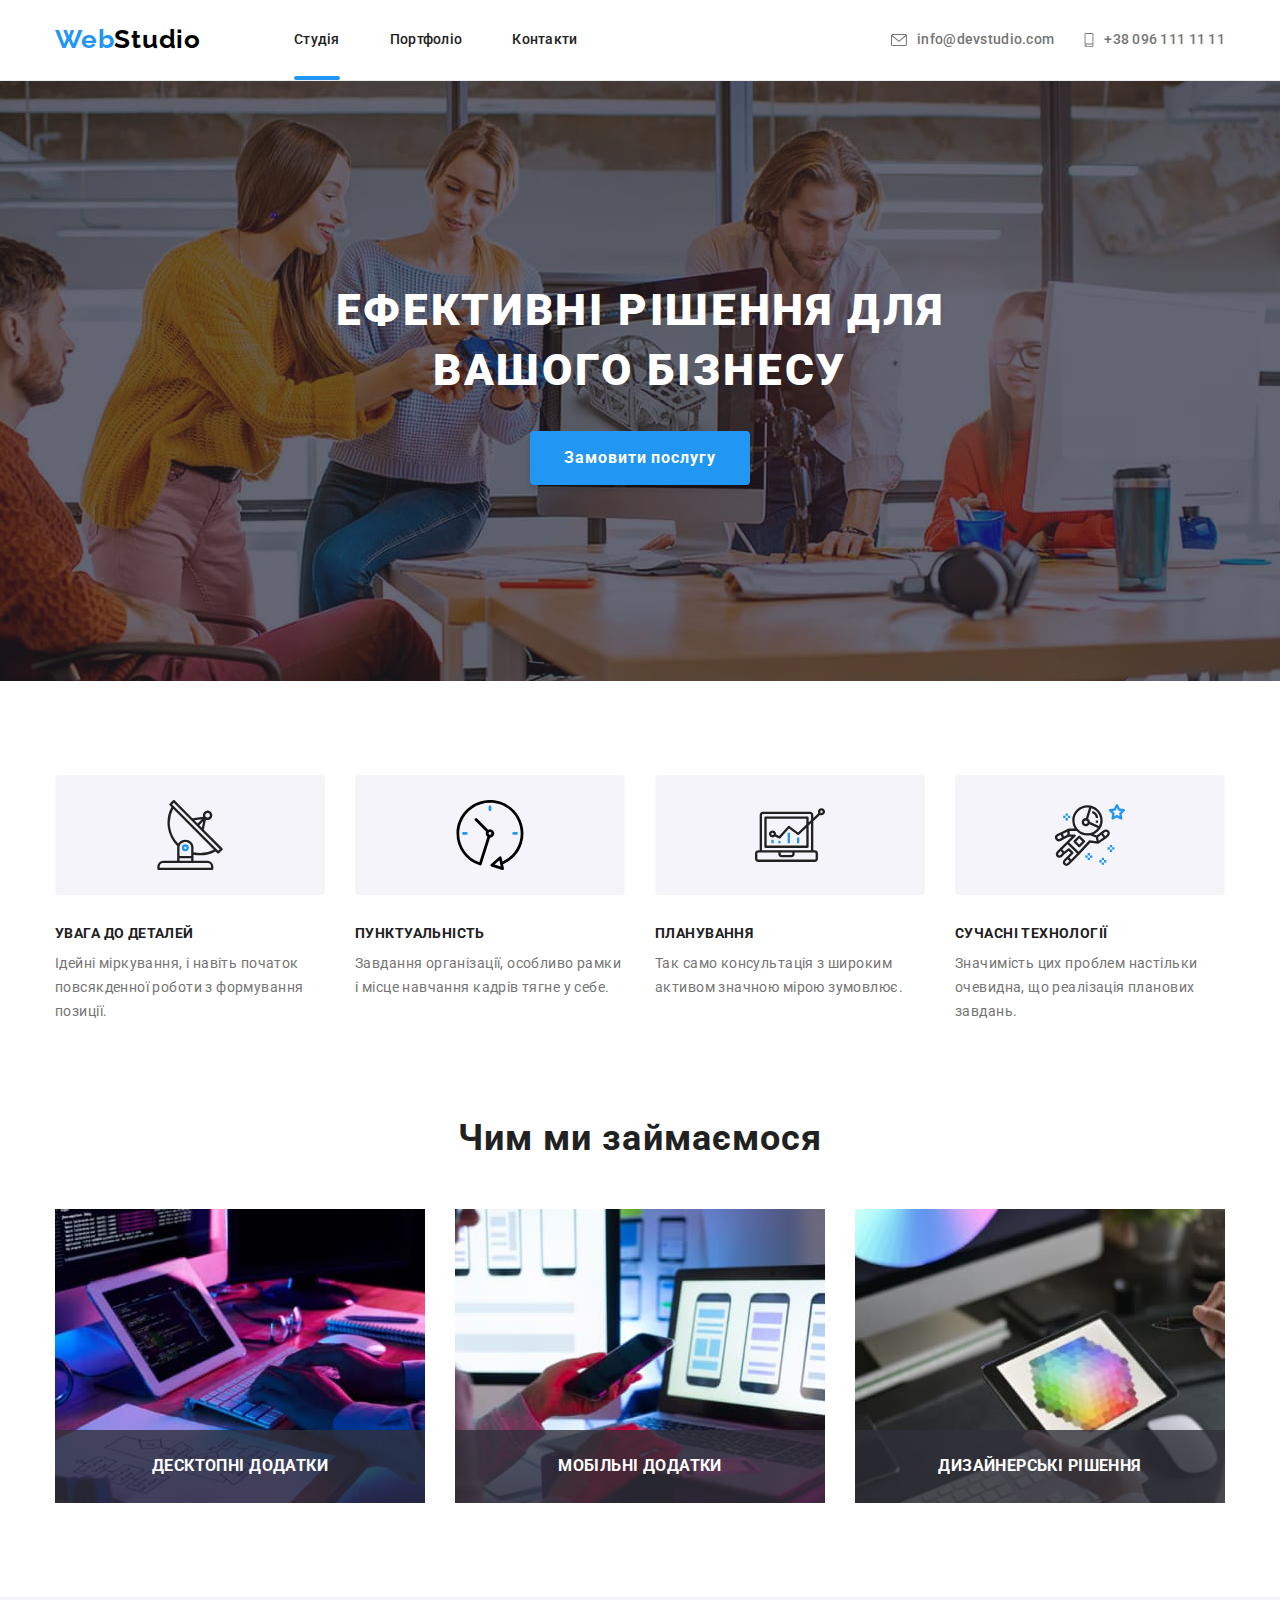
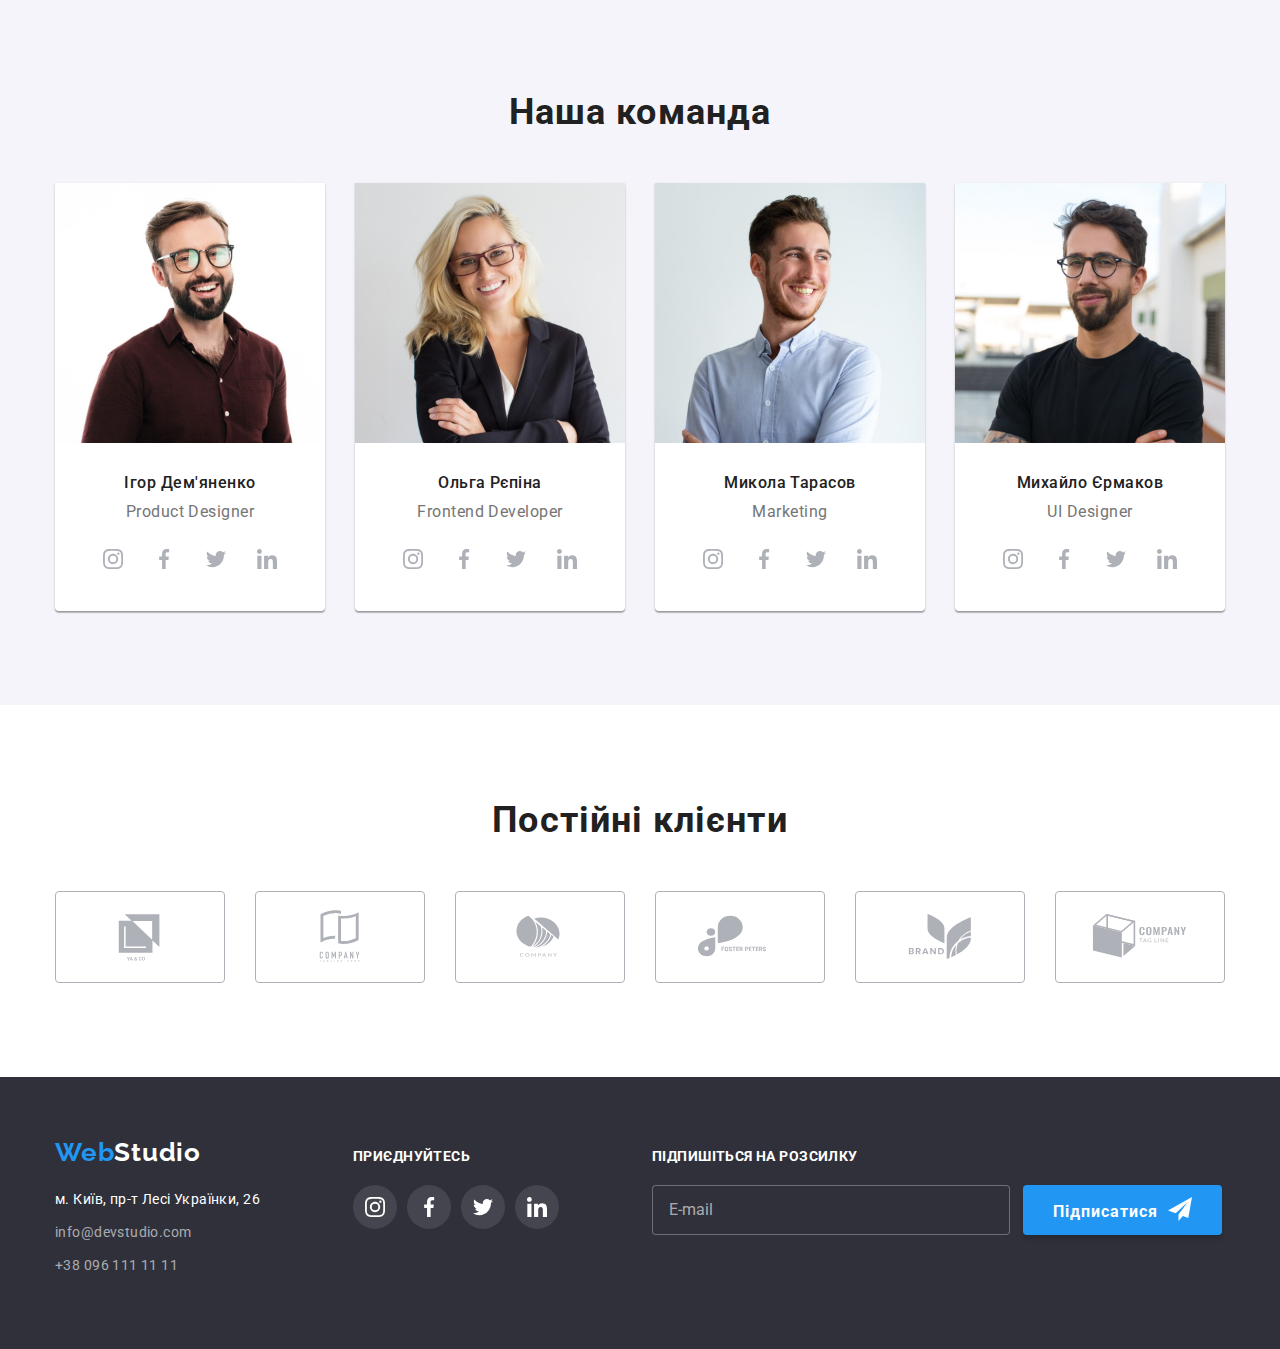
==== commit 9d0b3939: "ready" ====
--- a/index.html
+++ b/index.html
@@ -24,10 +24,9 @@
         </a>
         <button
           type="button"
-          class="menu-open"
+          class="menu-open__btn js-open-menu"
           aria-expanded="false"
-          aria-controls="menu-container"
-          data-menu-open
+          aria-controls="mobile-menu"
         >
           <svg width="40" height="40" aria-label="Відкрити мобільне меню">
             <use
@@ -82,17 +81,14 @@
       </div>
 
       <!-- Мобільне меню -->
-      <div class="mob-menu is-hidden" data-menu>
+      <div class="mob-menu js-menu-container" id="mobile-menu">
         <div class="container">
           <div class="mob-menu-top">
             <button
               type="button"
-              class="menu-close"
-              aria-expanded="false"
-              aria-controls="menu-container"
-              data-menu-close
+              class="menu-close__btn js-close-menu"
             >
-              <svg width="40" height="40" aria-label="Закрити мобільне меню">
+              <svg class="menu-close__icon" width="40" height="40" aria-label="Закрити мобільне меню">
                 <use
                   class="menu-close__icon"
                   href="./images/icons.svg#icon-close"
@@ -771,7 +767,7 @@
         <div class="subscription">
           <h2 class="subscription__head">Підпишіться на розсилку</h2>
           <form class="subscription__form" action="#">
-            <label>
+            <label class="subscription__label">
               <input
                 class="subscription__input-mail"
                 type="email"
--- a/css/main.min.css
+++ b/css/main.min.css
@@ -1 +1 @@
-.page{background-color:#fff;color:#757575;font-family:"Roboto",sans-serif}@media screen and (min-width: 480px){.page{overflow-x:hidden}}.page.modal-open{overflow:hidden}h1,h2,h3,ul,p{margin:0;padding-left:0;padding-right:0}ul{list-style-type:none}img{display:block;max-width:100%;height:auto;width:100%}.section{padding-top:60px;padding-bottom:60px}@media screen and (min-width: 1200px){.section{padding-top:94px;padding-bottom:94px}}.container{width:100%;padding-left:15px;padding-right:15px;margin-right:auto;margin-left:auto}@media screen and (min-width: 480px){.container{max-width:480px}}@media screen and (min-width: 768px){.container{max-width:768px}}@media screen and (min-width: 1200px){.container{max-width:1200px}}.header__container{display:-webkit-box;display:-ms-flexbox;display:flex}.contacts__container{display:-webkit-box;display:-ms-flexbox;display:flex;-webkit-box-align:center;-ms-flex-align:center;align-items:center}.logo{font-family:"Raleway",sans-serif;font-weight:700;font-size:26px;line-height:1.19;letter-spacing:.03em;text-decoration:none}.logo--black{color:#000}.logo--white{color:#fff}.logo__web{color:#2196f3}.header__logo{padding-top:16px;padding-bottom:16px}@media screen and (min-width: 768px){.header__logo{padding-top:26px;padding-bottom:26px}}@media screen and (min-width: 1200px){.header__logo{padding-top:24px;padding-bottom:25px}}.footer__logo{display:inline-block;margin-bottom:20px}.btn{padding-top:10px;padding-bottom:10px;background-color:#2196f3;color:#fff;font-family:"Roboto",sans-serif;font-weight:700;font-size:16px;line-height:1.88;text-align:center;letter-spacing:.06em;border-radius:4px;border-color:rgba(0,0,0,0);background-color:#2196f3;-webkit-box-shadow:0px 4px 4px rgba(0,0,0,.15);box-shadow:0px 4px 4px rgba(0,0,0,.15);cursor:pointer}.hero__btn{padding-left:24px;padding-right:24px;min-width:200px}@media screen and (min-width: 1200px){.hero__btn{padding-left:32px;padding-right:32px;min-width:216px}}.subscription__btn{display:-webkit-box;display:-ms-flexbox;display:flex;-webkit-box-orient:horizontal;-webkit-box-direction:normal;-ms-flex-direction:row;flex-direction:row;-webkit-box-pack:center;-ms-flex-pack:center;justify-content:center;margin-left:auto;margin-right:auto;padding-left:28px;padding-right:28px;height:50px}.subscription__icon{fill:currentColor;margin-left:10px}.form__btn{display:-webkit-box;display:-ms-flexbox;display:flex;margin-right:auto;margin-left:auto;padding-left:52px;padding-right:52px}.close-btn{position:absolute;top:8px;right:8px;display:-webkit-box;display:-ms-flexbox;display:flex;-webkit-box-pack:center;-ms-flex-pack:center;justify-content:center;-webkit-box-align:center;-ms-flex-align:center;align-items:center;padding:0;min-width:30px;min-height:30px;background-color:rgba(0,0,0,0);border:1px solid rgba(0,0,0,.1);border-radius:50%;color:#000;cursor:pointer;-webkit-transition-property:color;transition-property:color;-webkit-transition-duration:250ms;transition-duration:250ms;-webkit-transition-timing-function:cubic-bezier(0.4, 0, 0.2, 1);transition-timing-function:cubic-bezier(0.4, 0, 0.2, 1)}.close-btn:hover,.close-btn:focus,.close-btn:active{color:#2196f3}.close-btn__icon{fill:currentColor}.header{background-color:#fff;border-bottom:1px solid #ececec}.container.header__container{position:relative}@media screen and (min-width: 1200px){.container.header__container{display:-webkit-box;display:-ms-flexbox;display:flex;-webkit-box-align:center;-ms-flex-align:center;align-items:center}}.menu-open{min-height:40px;min-width:40px;display:-webkit-box;display:-ms-flexbox;display:flex;-webkit-box-align:center;-ms-flex-align:center;align-items:center;-webkit-box-pack:center;-ms-flex-pack:center;justify-content:center;margin:0;padding:0;margin-left:auto;background-color:rgba(0,0,0,0);border-color:rgba(0,0,0,0)}@media screen and (min-width: 768px){.menu-open{display:none}}.menu-container{background-color:#fff;text-align:center;font-size:20px}.menu-container.is-open{display:block}@media screen and (min-width: 768px){.menu-container{display:-webkit-box;display:-ms-flexbox;display:flex;-webkit-box-align:center;-ms-flex-align:center;align-items:center;width:516px;margin-left:88px}}@media screen and (min-width: 1200px){.menu-container{margin-left:93px;width:932px}}.nav{display:none}@media screen and (min-width: 768px){.nav{display:-webkit-box;display:-ms-flexbox;display:flex}.nav__list{display:-webkit-box;display:-ms-flexbox;display:flex;list-style-type:none}.nav__item+.nav__item{margin-left:50px}}@media screen and (min-width: 1200px){.nav__item+.nav__item{margin-left:50px}}@media screen and (min-width: 768px){.nav__link{display:block;padding-top:32px;padding-bottom:32px;font-weight:500;font-size:14px;line-height:1.14;letter-spacing:.02em;color:#212121;text-decoration:none;-webkit-transition-property:color;transition-property:color;-webkit-transition-duration:250ms;transition-duration:250ms;-webkit-transition-timing-function:cubic-bezier(0.4, 0, 0.2, 1);transition-timing-function:cubic-bezier(0.4, 0, 0.2, 1)}.nav__link:hover,.nav__link:focus,.nav__link:active,.nav__link--current{color:#2196f3}}.link--current{position:relative}@media screen and (min-width: 768px){.link--current::after{content:"";position:absolute;left:0;bottom:0;width:100%;height:4px;background-color:#2196f3;border-radius:2px}}.contacts{display:none}@media screen and (min-width: 768px){.contacts{display:inline-block;margin-left:auto;margin-top:21px;margin-bottom:21px;list-style-type:none}.contacts__item+.contacts__item{margin-top:10px}}@media screen and (min-width: 1200px){.contacts{display:-webkit-box;display:-ms-flexbox;display:flex;margin-left:auto;margin-top:0;margin-bottom:0}.contacts__item{display:-webkit-box;display:-ms-flexbox;display:flex;-webkit-box-align:center;-ms-flex-align:center;align-items:center}.contacts__item+.contacts__item{margin-left:30px;margin-top:0}}.contacts__link{-webkit-transition-property:color;transition-property:color;-webkit-transition-duration:250ms;transition-duration:250ms;-webkit-transition-timing-function:cubic-bezier(0.4, 0, 0.2, 1);transition-timing-function:cubic-bezier(0.4, 0, 0.2, 1)}@media screen and (min-width: 768px){.contacts__link{font-weight:500;font-size:12px;line-height:1.1666666667;letter-spacing:.02em;color:#757575;text-decoration:none}}@media screen and (min-width: 1200px){.contacts__link{display:block;padding-top:32px;padding-bottom:32px;font-size:14px;line-height:1.14}}.contacts__link:hover,.contacts__link:focus,.contacts__link:active{color:#2196f3}.contacts__icon{margin-right:8px;fill:currentColor}@media screen and (min-width: 1200px){.contacts__icon{margin-right:10px}.contacts__icon.icon--envelope{width:16px;height:12px}.contacts__icon.icon-smartphne{width:10px;height:16px}}.mob-menu{position:fixed;top:0;z-index:1;width:100vw;height:100vh;padding-top:48px;padding-bottom:48px;padding-left:40px;background-color:#faebd7;overflow:auto}.mob-menu>.container{position:relative;height:100%;display:-webkit-box;display:-ms-flexbox;display:flex;-webkit-box-orient:vertical;-webkit-box-direction:normal;-ms-flex-direction:column;flex-direction:column;-webkit-box-pack:justify;-ms-flex-pack:justify;justify-content:space-between}.mob-menu.is-hidden{opacity:0;visibility:hidden;pointer-events:none}.menu-close{position:absolute;right:15px;top:-38px;min-height:40px;min-width:40px;display:-webkit-box;display:-ms-flexbox;display:flex;-webkit-box-align:center;-ms-flex-align:center;align-items:center;-webkit-box-pack:center;-ms-flex-pack:center;justify-content:center;margin:0;padding:0;margin-left:auto;background-color:rgba(0,0,0,0);border-color:rgba(0,0,0,0);cursor:pointer;-webkit-transition-property:color;transition-property:color;-webkit-transition-duration:250ms;transition-duration:250ms;-webkit-transition-timing-function:cubic-bezier(0.4, 0, 0.2, 1);transition-timing-function:cubic-bezier(0.4, 0, 0.2, 1)}.menu-close:hover,.menu-close:focus,.menu-close:active{color:#2196f3}.menu-close__icon{fill:currentColor}.mob-nav__list{margin-bottom:32px}.mob-nav__link{display:block;font-weight:500;font-size:40px;line-height:1.175;letter-spacing:.02em;color:#212121;text-decoration:none;-webkit-transition-property:color;transition-property:color;-webkit-transition-duration:250ms;transition-duration:250ms;-webkit-transition-timing-function:cubic-bezier(0.4, 0, 0.2, 1);transition-timing-function:cubic-bezier(0.4, 0, 0.2, 1)}.mob-nav__link:hover,.mob-nav__link:focus,.mob-nav__link:active,.mob-nav__link--current{color:#2196f3}.mob-nav__item:not(:last-child){padding-bottom:32px}.mob-contacts{margin-bottom:64px}.mob-contacts__link.link--tel{display:block;font-weight:500;font-size:34px;line-height:1.1764705882;letter-spacing:.02em;text-decoration:none;color:#2196f3;margin-bottom:32px}.mob-contacts__link.link--mail{font-weight:500;font-size:24px;line-height:1.1666666667;letter-spacing:.02em;text-decoration:none;color:#757575}.mob-soc{display:-webkit-box;display:-ms-flexbox;display:flex;-ms-flex-wrap:wrap;flex-wrap:wrap}.mob-soc__item{font-weight:500;font-size:18px;line-height:1.2222222222;letter-spacing:.02em;text-decoration:none}.mob-soc__link{text-decoration:none;color:#2196f3}.mob-soc__item:not(:last-child){padding-right:10px;border-right:1px solid rgba(33,33,33,.2)}.mob-soc__item:not(:first-child){padding-left:10px}.hero{height:400px;width:100%;min-width:100%;text-align:center;padding-top:118px;padding-bottom:118px;margin-left:auto;margin-right:auto;background-image:-webkit-gradient(linear, left top, right top, from(rgba(47, 48, 58, 0.4)), to(rgba(47, 48, 58, 0.4))),url("../images/hero-img-mob.jpg");background-image:linear-gradient(to right, rgba(47, 48, 58, 0.4), rgba(47, 48, 58, 0.4)),url("../images/hero-img-mob.jpg");background-color:#c4c4c4;background-position:center;background-repeat:no-repeat;background-size:cover}@media(min-device-pixel-ratio: 2),(-webkit-min-device-pixel-ratio: 2),(min-resolution: 192dpi),(min-resolution: 2dppx){.hero{background-image:-webkit-gradient(linear, left top, right top, from(rgba(47, 48, 58, 0.4)), to(rgba(47, 48, 58, 0.4))),url("../images/hero-img-mob-2x.jpg");background-image:linear-gradient(to right, rgba(47, 48, 58, 0.4), rgba(47, 48, 58, 0.4)),url("../images/hero-img-mob-2x.jpg")}}@media screen and (min-width: 480px){.hero{width:100%}}@media screen and (min-width: 768px){.hero{max-width:768px;background-image:-webkit-gradient(linear, left top, right top, from(rgba(47, 48, 58, 0.4)), to(rgba(47, 48, 58, 0.4))),url("../images/hero-img-tab.jpg");background-image:linear-gradient(to right, rgba(47, 48, 58, 0.4), rgba(47, 48, 58, 0.4)),url("../images/hero-img-tab.jpg")}}@media screen and (min-width: 768px)and (min-device-pixel-ratio: 2),screen and (min-width: 768px)and (-webkit-min-device-pixel-ratio: 2),screen and (min-width: 768px)and (min-resolution: 192dpi),screen and (min-width: 768px)and (min-resolution: 2dppx){.hero{background-image:-webkit-gradient(linear, left top, right top, from(rgba(47, 48, 58, 0.4)), to(rgba(47, 48, 58, 0.4))),url("../images/hero-img-tab-2x.jpg");background-image:linear-gradient(to right, rgba(47, 48, 58, 0.4), rgba(47, 48, 58, 0.4)),url("../images/hero-img-tab-2x.jpg")}}@media screen and (min-width: 1200px){.hero{height:600px;width:1600px;padding-top:200px;padding-bottom:200px;background-image:-webkit-gradient(linear, left top, right top, from(rgba(47, 48, 58, 0.4)), to(rgba(47, 48, 58, 0.4))),url("../images/hero-img.jpg");background-image:linear-gradient(to right, rgba(47, 48, 58, 0.4), rgba(47, 48, 58, 0.4)),url("../images/hero-img.jpg")}}@media screen and (min-width: 1200px)and (min-device-pixel-ratio: 2),screen and (min-width: 1200px)and (-webkit-min-device-pixel-ratio: 2),screen and (min-width: 1200px)and (min-resolution: 192dpi),screen and (min-width: 1200px)and (min-resolution: 2dppx){.hero{background-image:-webkit-gradient(linear, left top, right top, from(rgba(47, 48, 58, 0.4)), to(rgba(47, 48, 58, 0.4))),url("../images/hero-img-2x.jpg");background-image:linear-gradient(to right, rgba(47, 48, 58, 0.4), rgba(47, 48, 58, 0.4)),url("../images/hero-img-2x.jpg")}}.hero__title{margin-bottom:30px;margin-left:auto;margin-right:auto;max-width:360px;font-weight:900;font-size:26px;line-height:42px;text-align:center;letter-spacing:1.62;text-transform:uppercase;color:#fff}@media screen and (min-width: 1200px){.hero__title{max-width:696px;font-weight:900;font-size:44px;line-height:1.36;text-align:center;letter-spacing:.06em}}@media screen and (min-width: 1200px){.benefits.section{padding-bottom:0}}.benefits__head{color:rgba(0,0,0,0);height:0}.benefits__list{display:-webkit-box;display:-ms-flexbox;display:flex;-ms-flex-wrap:wrap;flex-wrap:wrap;-webkit-box-pack:center;-ms-flex-pack:center;justify-content:center}@media screen and (min-width: 768px){.benefits__list{margin:-15px}}.benefits__item{width:100%;max-width:450px}@media screen and (max-width: 767px){.benefits__item:not(:last-child){margin-bottom:30px}}@media screen and (min-width: 768px){.benefits__item{width:calc((100% - 60px)/2);margin:15px}}@media screen and (min-width: 1200px){.benefits__item{width:calc((100% - 120px)/4)}}.benefits__icon-div{display:-webkit-box;display:-ms-flexbox;display:flex;width:100%;height:120px;margin-bottom:30px;-webkit-box-pack:center;-ms-flex-pack:center;justify-content:center;-webkit-box-align:center;-ms-flex-align:center;align-items:center;border-radius:4px;background-color:#f5f4fa}.benefits__title{display:-webkit-box;display:-ms-flexbox;display:flex;-webkit-box-pack:center;-ms-flex-pack:center;justify-content:center;margin-bottom:10px;font-weight:700;font-size:14px;line-height:1.14;letter-spacing:.03em;text-transform:uppercase;color:#212121}.benefits__description{font-size:14px;line-height:1.71;letter-spacing:.03em}.tasks__head{margin-bottom:50px;font-weight:700;font-size:36px;line-height:1.17;text-align:center;letter-spacing:.03em;color:#212121}.tasks__list{display:-webkit-box;display:-ms-flexbox;display:flex;-webkit-box-pack:justify;-ms-flex-pack:justify;justify-content:space-between}.tasks__item{position:relative;font-style:normal;font-weight:700;font-size:14px;line-height:1.14;text-align:center;letter-spacing:.03em;text-transform:uppercase;color:#fff}.tasks__overlay{position:absolute;bottom:0;width:100%;background-color:rgba(47,48,58,.8);padding-top:27px;padding-bottom:27px}@media screen and (max-width: 1199px){.tasks.section{display:none}}.employee{background-color:#f5f4fa}.employee__head{margin-bottom:50px;font-weight:700;font-size:36px;line-height:1.17;text-align:center;letter-spacing:.03em;color:#212121}.employee__list{display:-webkit-box;display:-ms-flexbox;display:flex;-ms-flex-wrap:wrap;flex-wrap:wrap;-webkit-box-pack:center;-ms-flex-pack:center;justify-content:center}@media screen and (min-width: 768px){.employee__list{margin:-15px}}.employee__item{width:100%;max-width:450px;border-radius:0px 0px 4px 4px;background-color:#fff;-webkit-box-shadow:0px 1px 3px rgba(0,0,0,.12),0px 1px 1px rgba(0,0,0,.14),0px 2px 1px rgba(0,0,0,.2);box-shadow:0px 1px 3px rgba(0,0,0,.12),0px 1px 1px rgba(0,0,0,.14),0px 2px 1px rgba(0,0,0,.2);text-align:center}@media screen and (max-width: 767px){.employee__item:not(:last-child){margin-bottom:30px}}@media screen and (min-width: 768px){.employee__item{width:calc((100% - 60px)/2);margin:15px}}@media screen and (min-width: 1200px){.employee__item{width:calc((100% - 120px)/4)}}.employee-card__thumb{display:-webkit-box;display:-ms-flexbox;display:flex;-webkit-box-pack:center;-ms-flex-pack:center;justify-content:center}.employee-card__content{padding-top:30px;padding-bottom:24px}@media screen and (min-width: 1200px){.employee-card__content{padding-bottom:30px}}.employee-card__name{margin-bottom:10px;font-weight:500;font-size:16px;line-height:1.19;letter-spacing:.03em;color:#212121}.employee-card__position{margin-bottom:16px;font-size:16px;line-height:1.19;letter-spacing:.03em}.social-networks{display:-webkit-box;display:-ms-flexbox;display:flex;-ms-flex-pack:distribute;justify-content:space-around;width:206px;height:44px;margin-left:auto;margin-right:auto;list-style:none}.social-networks__icon{fill:currentColor}.social-networks__link{display:-webkit-box;display:-ms-flexbox;display:flex;width:44px;height:44px;-webkit-box-pack:center;-ms-flex-pack:center;justify-content:center;-webkit-box-align:center;-ms-flex-align:center;align-items:center;color:#afb1b8;border-radius:50%;-webkit-transition-property:background-color,color;transition-property:background-color,color;-webkit-transition-duration:250ms;transition-duration:250ms;-webkit-transition-timing-function:cubic-bezier(0.4, 0, 0.2, 1);transition-timing-function:cubic-bezier(0.4, 0, 0.2, 1)}.social-networks__link:hover,.social-networks__link:focus{background-color:#2196f3;color:#fff}.social-networks__link--footer{background-color:rgba(255,255,255,.1);color:#fff}.social-networks__link--footer:hover,.social-networks__link--footer:focus{background-color:#2196f3;color:#fff}.clients__head{margin-bottom:30px;font-weight:700;font-size:36px;line-height:1.17;text-align:center;letter-spacing:.03em;color:#212121}@media screen and (min-width: 1200px){.clients__head{margin-bottom:50px}}.clients__list{display:-webkit-box;display:-ms-flexbox;display:flex;-ms-flex-wrap:wrap;flex-wrap:wrap;-webkit-box-pack:center;-ms-flex-pack:center;justify-content:center;list-style:none}@media screen and (min-width: 768px){.clients__list{margin:-15px}}.clients__item{margin:15px;width:calc((100% - 60px)/2);height:92px}@media screen and (min-width: 768px){.clients__item{width:calc((100% - 90px)/3);margin:15px}}@media screen and (min-width: 1200px){.clients__item{width:calc((100% - 180px)/6)}}.clients__link{display:-webkit-box;display:-ms-flexbox;display:flex;width:100%;height:100%;-webkit-box-pack:center;-ms-flex-pack:center;justify-content:center;-webkit-box-align:center;-ms-flex-align:center;align-items:center;border:1px solid #afb1b8;border-radius:4px;color:#afb1b8;-webkit-transition-property:border-color,color;transition-property:border-color,color;-webkit-transition-duration:250ms;transition-duration:250ms;-webkit-transition-timing-function:cubic-bezier(0.4, 0, 0.2, 1);transition-timing-function:cubic-bezier(0.4, 0, 0.2, 1)}.clients__link:hover,.clients__link:focus{border-color:#2196f3;color:#2196f3}.clients__icon{fill:currentColor}.footer{padding-top:60px;padding-bottom:60px;background-color:#2f303a}@media screen and (min-width: 768px)and (max-width: 1199px){.footer__container{display:-webkit-box;display:-ms-flexbox;display:flex;-ms-flex-wrap:wrap;flex-wrap:wrap;-webkit-box-orient:horizontal;-webkit-box-direction:normal;-ms-flex-direction:row;flex-direction:row;-webkit-box-align:baseline;-ms-flex-align:baseline;align-items:baseline;-webkit-box-pack:justify;-ms-flex-pack:justify;justify-content:space-between;padding-right:89px;padding-left:89px}}@media screen and (min-width: 1200px){.footer__container{display:-webkit-box;display:-ms-flexbox;display:flex;-webkit-box-align:baseline;-ms-flex-align:baseline;align-items:baseline}}.footer__address{display:-webkit-box;display:-ms-flexbox;display:flex;-webkit-box-orient:vertical;-webkit-box-direction:normal;-ms-flex-direction:column;flex-direction:column;-webkit-box-align:center;-ms-flex-align:center;align-items:center;margin-bottom:60px;margin-left:auto;margin-right:auto}@media screen and (min-width: 768px)and (max-width: 1199px){.footer__address{display:-webkit-box;display:-ms-flexbox;display:flex;-webkit-box-orient:vertical;-webkit-box-direction:normal;-ms-flex-direction:column;flex-direction:column;-webkit-box-align:center;-ms-flex-align:center;align-items:center;margin-left:0;margin-right:0}}@media screen and (min-width: 1200px){.footer__address{margin:0;-webkit-box-align:start;-ms-flex-align:start;align-items:flex-start}}.footer__location{margin-bottom:9px;font-style:normal;font-weight:400;font-size:14px;line-height:1.71;letter-spacing:.03em;color:#fff}.contacts--footer{display:block;list-style-type:none}.contacts__link--footer{padding-top:0;padding-bottom:0;margin-left:auto;margin-right:auto;font-style:normal;font-weight:400;font-size:14px;line-height:1.71;letter-spacing:.03em;color:rgba(255,255,255,.6);text-decoration:none;-webkit-transition-property:color;transition-property:color;-webkit-transition-duration:250ms;transition-duration:250ms;-webkit-transition-timing-function:cubic-bezier(0.4, 0, 0.2, 1);transition-timing-function:cubic-bezier(0.4, 0, 0.2, 1)}@media screen and (min-width: 1200px){.contacts__link--footer{margin:0}}.contacts__item--footer:not(:last-child){margin-bottom:9px}.contacts__item--footer:last-child{margin-left:0}.channels{display:-webkit-box;display:-ms-flexbox;display:flex;-webkit-box-orient:vertical;-webkit-box-direction:normal;-ms-flex-direction:column;flex-direction:column;-webkit-box-align:center;-ms-flex-align:center;align-items:center;margin-bottom:60px}@media screen and (min-width: 768px)and (max-width: 1199px){.channels{display:-webkit-box;display:-ms-flexbox;display:flex;-webkit-box-orient:vertical;-webkit-box-direction:normal;-ms-flex-direction:column;flex-direction:column;-webkit-box-align:center;-ms-flex-align:center;align-items:center}}@media screen and (min-width: 1200px){.channels{margin-right:93px;margin-left:93px}}.channels__head{margin-bottom:20px;font-style:normal;font-weight:700;font-size:14px;line-height:1.14;letter-spacing:.03em;text-transform:uppercase;color:#fff}.subscription{display:-webkit-box;display:-ms-flexbox;display:flex;-webkit-box-orient:vertical;-webkit-box-direction:normal;-ms-flex-direction:column;flex-direction:column;-webkit-box-align:center;-ms-flex-align:center;align-items:center;margin-right:auto;margin-left:auto;max-width:450px}@media screen and (min-width: 1200px){.subscription{-webkit-box-align:start;-ms-flex-align:start;align-items:flex-start;max-width:570px;margin-right:0;margin-left:0}}.subscription__head{margin-bottom:20px;font-style:normal;font-weight:700;font-size:14px;line-height:1.14;letter-spacing:.03em;text-transform:uppercase;color:#fff}.subscription__form{width:450px}@media screen and (min-width: 1200px){.subscription__form{display:-webkit-box;display:-ms-flexbox;display:flex;-webkit-box-orient:horizontal;-webkit-box-direction:normal;-ms-flex-direction:row;flex-direction:row}}.subscription__input-mail{width:100%;height:50px;padding-left:16px;padding-right:16px;margin-bottom:20px;background-color:#2f303a;border:1px solid rgba(255,255,255,.3);border-radius:4px;color:#fff;cursor:pointer;-webkit-transition-property:border-color;transition-property:border-color;-webkit-transition-duration:250ms;transition-duration:250ms;-webkit-transition-timing-function:cubic-bezier(0.4, 0, 0.2, 1);transition-timing-function:cubic-bezier(0.4, 0, 0.2, 1)}.subscription__input-mail::-webkit-input-placeholder{color:rgba(255,255,255,.6)}.subscription__input-mail::-moz-placeholder{color:rgba(255,255,255,.6)}.subscription__input-mail:-ms-input-placeholder{color:rgba(255,255,255,.6)}.subscription__input-mail::-ms-input-placeholder{color:rgba(255,255,255,.6)}.subscription__input-mail::placeholder{color:rgba(255,255,255,.6)}.subscription__input-mail:hover,.subscription__input-mail:focus{border-color:#2196f3}@media screen and (max-width: 479px){.subscription__input-mail{width:300px}}@media screen and (min-width: 1200px){.subscription__input-mail{width:358px;margin-right:12px}}.backdrop{position:fixed;top:0;left:0;width:100%;height:100%;background-color:rgba(0,0,0,.2);opacity:1;-webkit-transition-property:opacity;transition-property:opacity;-webkit-transition-duration:250ms;transition-duration:250ms;-webkit-transition-timing-function:cubic-bezier(0.4, 0, 0.2, 1);transition-timing-function:cubic-bezier(0.4, 0, 0.2, 1);overflow-y:scroll}.backdrop.is-hidden{opacity:0;pointer-events:none}.backdrop.is-hidden .modal{-webkit-transform:translate(-50%, -50%) scale(1.5);transform:translate(-50%, -50%) scale(1.5)}.modal{position:absolute;top:50%;left:50%;-webkit-transform:translate(-50%, -50%) scale(1);transform:translate(-50%, -50%) scale(1);width:100%;min-height:609px;padding:40px;background:#fff;-webkit-box-shadow:0px 1px 3px rgba(0,0,0,.12),0px 1px 1px rgba(0,0,0,.14),0px 2px 1px rgba(0,0,0,.2);box-shadow:0px 1px 3px rgba(0,0,0,.12),0px 1px 1px rgba(0,0,0,.14),0px 2px 1px rgba(0,0,0,.2);border-radius:4px;-webkit-transition:-webkit-transform 250ms cubic-bezier(0.4, 0, 0.2, 1);transition:-webkit-transform 250ms cubic-bezier(0.4, 0, 0.2, 1);transition:transform 250ms cubic-bezier(0.4, 0, 0.2, 1);transition:transform 250ms cubic-bezier(0.4, 0, 0.2, 1), -webkit-transform 250ms cubic-bezier(0.4, 0, 0.2, 1)}@media screen and (min-width: 480px){.modal{width:450px}}@media screen and (min-width: 1200px){.modal{width:528px;min-height:581px}}.form__head{margin-left:auto;margin-right:auto;margin-bottom:12px;font-weight:700;font-size:20px;line-height:1.15;text-align:center;letter-spacing:.03em;color:#212121}.customer-data{margin-bottom:20px}.customer-data__item{display:-webkit-box;display:-ms-flexbox;display:flex;-webkit-box-orient:vertical;-webkit-box-direction:normal;-ms-flex-direction:column;flex-direction:column;margin-bottom:10px;font-size:14px;line-height:1.143;letter-spacing:.01em;color:#757575}@media screen and (min-width: 1200px){.customer-data__item{font-size:12px;line-height:1.167}}.customer-data__label{margin-bottom:4px}.customer-data__input-div{position:relative}.customer-data__input{width:100%;height:40px;padding-left:42px;-webkit-transition-property:border-color;transition-property:border-color;-webkit-transition-duration:250ms;transition-duration:250ms;-webkit-transition-timing-function:cubic-bezier(0.4, 0, 0.2, 1);transition-timing-function:cubic-bezier(0.4, 0, 0.2, 1)}.customer-data__comment{width:100%;height:120px;padding:12px 16px;resize:none}.customer-data__comment::-webkit-input-placeholder{font-family:"Roboto",sans-serif;font-size:12px;line-height:1.167;letter-spacing:.01em;color:rgba(117,117,117,.5)}.customer-data__comment::-moz-placeholder{font-family:"Roboto",sans-serif;font-size:12px;line-height:1.167;letter-spacing:.01em;color:rgba(117,117,117,.5)}.customer-data__comment:-ms-input-placeholder{font-family:"Roboto",sans-serif;font-size:12px;line-height:1.167;letter-spacing:.01em;color:rgba(117,117,117,.5)}.customer-data__comment::-ms-input-placeholder{font-family:"Roboto",sans-serif;font-size:12px;line-height:1.167;letter-spacing:.01em;color:rgba(117,117,117,.5)}.customer-data__comment::placeholder{font-family:"Roboto",sans-serif;font-size:12px;line-height:1.167;letter-spacing:.01em;color:rgba(117,117,117,.5)}@media screen and (min-widht: 1200px){.customer-data__comment::-webkit-input-placeholder{font-size:14px;line-height:1.143}.customer-data__comment::-moz-placeholder{font-size:14px;line-height:1.143}.customer-data__comment:-ms-input-placeholder{font-size:14px;line-height:1.143}.customer-data__comment::-ms-input-placeholder{font-size:14px;line-height:1.143}.customer-data__comment::placeholder{font-size:14px;line-height:1.143}}.customer-data__input{border:1px solid rgba(33,33,33,.2);border-radius:4px;color:#000;cursor:pointer;-webkit-transition-property:border-color;transition-property:border-color;-webkit-transition-duration:500ms;transition-duration:500ms;-webkit-transition-timing-function:cubic-bezier(0.4, 0, 0.2, 1);transition-timing-function:cubic-bezier(0.4, 0, 0.2, 1)}.customer-data__input:hover,.customer-data__input:focus{border-color:#2196f3}.customer-data__input:hover+.customer-data__icon,.customer-data__input:focus+.customer-data__icon{fill:#2196f3}.customer-data__comment{border:1px solid rgba(33,33,33,.2);border-radius:4px;color:#000;cursor:pointer;-webkit-transition-property:border-color;transition-property:border-color;-webkit-transition-duration:500ms;transition-duration:500ms;-webkit-transition-timing-function:cubic-bezier(0.4, 0, 0.2, 1);transition-timing-function:cubic-bezier(0.4, 0, 0.2, 1)}.customer-data__comment:hover,.customer-data__comment:focus{border-color:#2196f3}.customer-data__icon{position:absolute;top:50%;left:15px;-webkit-transform:translateY(-50%);transform:translateY(-50%);fill:#212121;-webkit-transition-property:fill;transition-property:fill;-webkit-transition-duration:500ms;transition-duration:500ms;-webkit-transition-timing-function:cubic-bezier(0.4, 0, 0.2, 1);transition-timing-function:cubic-bezier(0.4, 0, 0.2, 1)}.policy-options{margin-bottom:30px}.policy-options,.customer-data{list-style:none}.policy-options__checkbox{-webkit-appearance:none;-moz-appearance:none;appearance:none}.policy-options__icon{position:relative;width:16px;height:15px;margin-right:8px;margin-left:13px;border:2px solid #212121;border-radius:2px;fill:rgba(0,0,0,0)}.icon-checked{position:absolute;left:-2px;top:-2px}.policy-options__checkbox:checked+.policy-options__icon{background-color:#2196f3;background-position:center;border-color:rgba(0,0,0,0);background-repeat:no-repeat;fill:#fff}.policy-options__label{display:-webkit-box;display:-ms-flexbox;display:flex;-webkit-box-align:center;-ms-flex-align:center;align-items:center}.policy-options__label,.policy-options__link{font-family:"Roboto",sans-serif;font-size:12px;line-height:1.167;letter-spacing:.03em}@media screen and (min-width: 1200px){.policy-options__label,.policy-options__link{font-size:14px;line-height:1.71;letter-spacing:.03em}}.policy-options__label{color:#757575}.policy-options__link{color:#2196f3;margin-left:6px}.filters{display:-webkit-box;display:-ms-flexbox;display:flex;-webkit-box-pack:center;-ms-flex-pack:center;justify-content:center;margin-bottom:50px;list-style-type:none}.filters__item+.filters__item{margin-left:8px}.filters__btn{padding:6px 22px;border-radius:4px;font-family:"Roboto",sans-serif;font-weight:500;font-size:16px;line-height:1.63;text-align:center;letter-spacing:.03em;background-color:#f5f4fa;border:rgba(0,0,0,0);color:#212121;cursor:pointer;-webkit-transition-property:background-color,color,-webkit-box-shadow;transition-property:background-color,color,-webkit-box-shadow;transition-property:background-color,color,box-shadow;transition-property:background-color,color,box-shadow,-webkit-box-shadow;-webkit-transition-duration:250ms;transition-duration:250ms;-webkit-transition-timing-function:cubic-bezier(0.4, 0, 0.2, 1);transition-timing-function:cubic-bezier(0.4, 0, 0.2, 1)}.filters__btn:hover,.filters__btn:focus{background-color:#2196f3;color:#fff;-webkit-box-shadow:0px 3px 1px rgba(0,0,0,.1),0px 1px 2px rgba(0,0,0,.08),0px 2px 2px rgba(0,0,0,.12);box-shadow:0px 3px 1px rgba(0,0,0,.1),0px 1px 2px rgba(0,0,0,.08),0px 2px 2px rgba(0,0,0,.12)}.portfolio__head{color:rgba(0,0,0,0);height:0}.projects{padding:0;margin:0;list-style:none;display:-webkit-box;display:-ms-flexbox;display:flex;-ms-flex-wrap:wrap;flex-wrap:wrap;margin-left:-30px;margin-top:-30px;list-style-type:none}.projects__item{-ms-flex-preferred-size:calc(33.3333333333% - 30px);flex-basis:calc(33.3333333333% - 30px);margin-left:30px;margin-top:30px;background-color:#fff;border:1px solid #eee;-webkit-transition-property:-webkit-box-shadow;transition-property:-webkit-box-shadow;transition-property:box-shadow;transition-property:box-shadow, -webkit-box-shadow;-webkit-transition-duration:250ms;transition-duration:250ms;-webkit-transition-timing-function:cubic-bezier(0.4, 0, 0.2, 1);transition-timing-function:cubic-bezier(0.4, 0, 0.2, 1)}.projects__item:hover{-webkit-box-shadow:0px 1px 1px rgba(0,0,0,.12),0px 4px 4px rgba(0,0,0,.06),1px 4px 6px rgba(0,0,0,.16);box-shadow:0px 1px 1px rgba(0,0,0,.12),0px 4px 4px rgba(0,0,0,.06),1px 4px 6px rgba(0,0,0,.16)}.projects__item:hover .projects__overlay{-webkit-transform:translateY(0);transform:translateY(0)}.projects__thumb{position:relative;overflow:hidden}.projects__content{padding:20px 24px}.projects__name{font-weight:700;font-size:18px;line-height:2;letter-spacing:.06em;color:#212121}.projects__description{margin-top:4px;font-size:16px;line-height:1.88;letter-spacing:.03em;color:#757575}.projects__overlay{position:absolute;top:0;left:0;width:100%;height:100%;-webkit-transform:translateY(100%);transform:translateY(100%);padding:63px 24px;background-color:rgba(33,150,243,.9);font-size:18px;line-height:1.56;letter-spacing:.03em;color:#fff;-webkit-transition-property:-webkit-transform;transition-property:-webkit-transform;transition-property:transform;transition-property:transform, -webkit-transform;-webkit-transition-duration:250ms;transition-duration:250ms;-webkit-transition-timing-function:cubic-bezier(0.4, 0, 0.2, 1);transition-timing-function:cubic-bezier(0.4, 0, 0.2, 1)}/*# sourceMappingURL=main.min.css.map */+.page{background-color:#fff;color:#757575;font-family:"Roboto",sans-serif}@media screen and (min-width: 480px){.page{overflow-x:hidden}}.page.no-scroll{overflow:hidden}h1,h2,h3,ul,p{margin:0;padding-left:0;padding-right:0}ul{list-style-type:none}img{display:block;max-width:100%;height:auto;width:100%}.section{padding-top:60px;padding-bottom:60px}@media screen and (min-width: 1200px){.section{padding-top:94px;padding-bottom:94px}}.container{width:100%;padding-left:15px;padding-right:15px;margin-right:auto;margin-left:auto}@media screen and (min-width: 480px){.container{max-width:480px}}@media screen and (min-width: 768px){.container{max-width:768px}}@media screen and (min-width: 1200px){.container{max-width:1200px}}.header__container{display:-webkit-box;display:-ms-flexbox;display:flex}.contacts__container{display:-webkit-box;display:-ms-flexbox;display:flex;-webkit-box-align:center;-ms-flex-align:center;align-items:center}.is-hidden{opacity:0;visibility:hidden;pointer-events:none}.logo{font-family:"Raleway",sans-serif;font-weight:700;font-size:26px;line-height:1.19;letter-spacing:.03em;text-decoration:none}.logo--black{color:#000}.logo--white{color:#fff}.logo__web{color:#2196f3}.header__logo{padding-top:16px;padding-bottom:16px}@media screen and (min-width: 768px){.header__logo{padding-top:26px;padding-bottom:26px}}@media screen and (min-width: 1200px){.header__logo{padding-top:24px;padding-bottom:25px}}.footer__logo{display:inline-block;margin-bottom:20px}.btn{padding-top:10px;padding-bottom:10px;background-color:#2196f3;color:#fff;font-family:"Roboto",sans-serif;font-weight:700;font-size:16px;line-height:1.88;text-align:center;letter-spacing:.06em;border-radius:4px;border-color:rgba(0,0,0,0);background-color:#2196f3;-webkit-box-shadow:0px 4px 4px rgba(0,0,0,.15);box-shadow:0px 4px 4px rgba(0,0,0,.15);cursor:pointer}.hero__btn{padding-left:24px;padding-right:24px;min-width:200px}@media screen and (min-width: 1200px){.hero__btn{padding-left:32px;padding-right:32px;min-width:216px}}.subscription__btn{display:-webkit-box;display:-ms-flexbox;display:flex;-webkit-box-orient:horizontal;-webkit-box-direction:normal;-ms-flex-direction:row;flex-direction:row;-webkit-box-pack:center;-ms-flex-pack:center;justify-content:center;margin-left:auto;margin-right:auto;padding-left:28px;padding-right:28px;height:50px}.subscription__icon{fill:currentColor;margin-left:10px}.form__btn{display:-webkit-box;display:-ms-flexbox;display:flex;margin-right:auto;margin-left:auto;padding-left:52px;padding-right:52px}.close-btn{position:absolute;top:8px;right:8px;display:-webkit-box;display:-ms-flexbox;display:flex;-webkit-box-pack:center;-ms-flex-pack:center;justify-content:center;-webkit-box-align:center;-ms-flex-align:center;align-items:center;padding:0;min-width:30px;min-height:30px;background-color:rgba(0,0,0,0);border:1px solid rgba(0,0,0,.1);border-radius:50%;color:#000;cursor:pointer;-webkit-transition-property:color;transition-property:color;-webkit-transition-duration:250ms;transition-duration:250ms;-webkit-transition-timing-function:cubic-bezier(0.4, 0, 0.2, 1);transition-timing-function:cubic-bezier(0.4, 0, 0.2, 1)}.close-btn:hover,.close-btn:focus,.close-btn:active{color:#2196f3}.close-btn__icon{fill:currentColor}.header{background-color:#fff;border-bottom:1px solid #ececec}.container.header__container{position:relative}@media screen and (min-width: 1200px){.container.header__container{display:-webkit-box;display:-ms-flexbox;display:flex;-webkit-box-align:center;-ms-flex-align:center;align-items:center}}.menu-open__btn{min-height:40px;min-width:40px;display:-webkit-box;display:-ms-flexbox;display:flex;-webkit-box-align:center;-ms-flex-align:center;align-items:center;-webkit-box-pack:center;-ms-flex-pack:center;justify-content:center;margin:0;padding:0;margin-left:auto;background-color:rgba(0,0,0,0);border-color:rgba(0,0,0,0)}@media screen and (min-width: 768px){.menu-open__btn{display:none}}.menu-container{background-color:#fff;text-align:center;font-size:20px}.menu-container.is-open{display:block}@media screen and (min-width: 768px){.menu-container{display:-webkit-box;display:-ms-flexbox;display:flex;-webkit-box-align:center;-ms-flex-align:center;align-items:center;width:516px;margin-left:88px}}@media screen and (min-width: 1200px){.menu-container{margin-left:93px;width:932px}}.nav{display:none}@media screen and (min-width: 768px){.nav{display:-webkit-box;display:-ms-flexbox;display:flex}.nav__list{display:-webkit-box;display:-ms-flexbox;display:flex;list-style-type:none}.nav__item+.nav__item{margin-left:50px}}@media screen and (min-width: 1200px){.nav__item+.nav__item{margin-left:50px}}@media screen and (min-width: 768px){.nav__link{display:block;padding-top:32px;padding-bottom:32px;font-weight:500;font-size:14px;line-height:1.14;letter-spacing:.02em;color:#212121;text-decoration:none;-webkit-transition-property:color;transition-property:color;-webkit-transition-duration:250ms;transition-duration:250ms;-webkit-transition-timing-function:cubic-bezier(0.4, 0, 0.2, 1);transition-timing-function:cubic-bezier(0.4, 0, 0.2, 1)}.nav__link:hover,.nav__link:focus,.nav__link:active,.nav__link--current{color:#2196f3}}.link--current{position:relative}@media screen and (min-width: 768px){.link--current::after{content:"";position:absolute;left:0;bottom:0;width:100%;height:4px;background-color:#2196f3;border-radius:2px}}.contacts{display:none}@media screen and (min-width: 768px){.contacts{display:inline-block;margin-left:auto;margin-top:21px;margin-bottom:21px;list-style-type:none}.contacts__item+.contacts__item{margin-top:10px}}@media screen and (min-width: 1200px){.contacts{display:-webkit-box;display:-ms-flexbox;display:flex;margin-left:auto;margin-top:0;margin-bottom:0}.contacts__item{display:-webkit-box;display:-ms-flexbox;display:flex;-webkit-box-align:center;-ms-flex-align:center;align-items:center}.contacts__item+.contacts__item{margin-left:30px;margin-top:0}}.contacts__link{-webkit-transition-property:color;transition-property:color;-webkit-transition-duration:250ms;transition-duration:250ms;-webkit-transition-timing-function:cubic-bezier(0.4, 0, 0.2, 1);transition-timing-function:cubic-bezier(0.4, 0, 0.2, 1)}@media screen and (min-width: 768px){.contacts__link{font-weight:500;font-size:12px;line-height:1.1666666667;letter-spacing:.02em;color:#757575;text-decoration:none}}@media screen and (min-width: 1200px){.contacts__link{display:block;padding-top:32px;padding-bottom:32px;font-size:14px;line-height:1.14}}.contacts__link:hover,.contacts__link:focus,.contacts__link:active{color:#2196f3}.contacts__icon{margin-right:8px;fill:currentColor}@media screen and (min-width: 1200px){.contacts__icon{margin-right:10px}.contacts__icon.icon--envelope{width:16px;height:12px}.contacts__icon.icon-smartphne{width:10px;height:16px}}.mob-menu{position:fixed;top:0;left:0;z-index:999;opacity:0;visibility:hidden;pointer-events:none;width:100vw;height:100vh;padding-top:48px;padding-bottom:48px;padding-left:40px;background-color:#fff;overflow:auto;-webkit-transform:translateX(100%);transform:translateX(100%);-webkit-transition:-webkit-transform 250ms cubic-bezier(0.4, 0, 0.2, 1);transition:-webkit-transform 250ms cubic-bezier(0.4, 0, 0.2, 1);transition:transform 250ms cubic-bezier(0.4, 0, 0.2, 1);transition:transform 250ms cubic-bezier(0.4, 0, 0.2, 1), -webkit-transform 250ms cubic-bezier(0.4, 0, 0.2, 1)}.mob-menu>.container{position:relative;height:100%;display:-webkit-box;display:-ms-flexbox;display:flex;-webkit-box-orient:vertical;-webkit-box-direction:normal;-ms-flex-direction:column;flex-direction:column;-webkit-box-pack:justify;-ms-flex-pack:justify;justify-content:space-between}.mob-menu.is-open{-webkit-transform:translateX(0);transform:translateX(0);opacity:1;visibility:visible;pointer-events:all}.menu-close__btn{position:absolute;right:15px;top:-38px;min-height:40px;min-width:40px;display:-webkit-box;display:-ms-flexbox;display:flex;-webkit-box-align:center;-ms-flex-align:center;align-items:center;-webkit-box-pack:center;-ms-flex-pack:center;justify-content:center;margin:0;padding:0;margin-left:auto;background-color:rgba(0,0,0,0);border-color:rgba(0,0,0,0);cursor:pointer;-webkit-transition-property:color;transition-property:color;-webkit-transition-duration:250ms;transition-duration:250ms;-webkit-transition-timing-function:cubic-bezier(0.4, 0, 0.2, 1);transition-timing-function:cubic-bezier(0.4, 0, 0.2, 1)}.menu-close__btn:hover,.menu-close__btn:focus,.menu-close__btn:active{color:#2196f3}.menu-close__btn__icon{fill:currentColor}.mob-nav__list{margin-bottom:32px}.mob-nav__link{display:block;font-weight:500;font-size:40px;line-height:1.175;letter-spacing:.02em;color:#212121;text-decoration:none;-webkit-transition-property:color;transition-property:color;-webkit-transition-duration:250ms;transition-duration:250ms;-webkit-transition-timing-function:cubic-bezier(0.4, 0, 0.2, 1);transition-timing-function:cubic-bezier(0.4, 0, 0.2, 1)}.mob-nav__link:hover,.mob-nav__link:focus,.mob-nav__link:active,.mob-nav__link--current{color:#2196f3}.mob-nav__item:not(:last-child){padding-bottom:32px}.mob-contacts{margin-bottom:64px}.mob-contacts__link.link--tel{display:block;font-weight:500;font-size:34px;line-height:1.1764705882;letter-spacing:.02em;text-decoration:none;color:#2196f3;margin-bottom:32px}.mob-contacts__link.link--mail{font-weight:500;font-size:24px;line-height:1.1666666667;letter-spacing:.02em;text-decoration:none;color:#757575}.mob-soc{display:-webkit-box;display:-ms-flexbox;display:flex;-ms-flex-wrap:wrap;flex-wrap:wrap}.mob-soc__item{font-weight:500;font-size:18px;line-height:1.2222222222;letter-spacing:.02em;text-decoration:none}.mob-soc__link{text-decoration:none;color:#2196f3}.mob-soc__item:not(:last-child){padding-right:10px;border-right:1px solid rgba(33,33,33,.2)}.mob-soc__item:not(:first-child){padding-left:10px}.hero{height:400px;width:100%;min-width:100%;text-align:center;padding-top:118px;padding-bottom:118px;margin-left:auto;margin-right:auto;background-image:-webkit-gradient(linear, left top, right top, from(rgba(47, 48, 58, 0.4)), to(rgba(47, 48, 58, 0.4))),url("../images/hero-img-mob.jpg");background-image:linear-gradient(to right, rgba(47, 48, 58, 0.4), rgba(47, 48, 58, 0.4)),url("../images/hero-img-mob.jpg");background-color:#c4c4c4;background-position:center;background-repeat:no-repeat;background-size:cover}@media(min-device-pixel-ratio: 2),(-webkit-min-device-pixel-ratio: 2),(min-resolution: 192dpi),(min-resolution: 2dppx){.hero{background-image:-webkit-gradient(linear, left top, right top, from(rgba(47, 48, 58, 0.4)), to(rgba(47, 48, 58, 0.4))),url("../images/hero-img-mob-2x.jpg");background-image:linear-gradient(to right, rgba(47, 48, 58, 0.4), rgba(47, 48, 58, 0.4)),url("../images/hero-img-mob-2x.jpg")}}@media screen and (min-width: 480px){.hero{width:100%}}@media screen and (min-width: 768px){.hero{max-width:768px;background-image:-webkit-gradient(linear, left top, right top, from(rgba(47, 48, 58, 0.4)), to(rgba(47, 48, 58, 0.4))),url("../images/hero-img-tab.jpg");background-image:linear-gradient(to right, rgba(47, 48, 58, 0.4), rgba(47, 48, 58, 0.4)),url("../images/hero-img-tab.jpg")}}@media screen and (min-width: 768px)and (min-device-pixel-ratio: 2),screen and (min-width: 768px)and (-webkit-min-device-pixel-ratio: 2),screen and (min-width: 768px)and (min-resolution: 192dpi),screen and (min-width: 768px)and (min-resolution: 2dppx){.hero{background-image:-webkit-gradient(linear, left top, right top, from(rgba(47, 48, 58, 0.4)), to(rgba(47, 48, 58, 0.4))),url("../images/hero-img-tab-2x.jpg");background-image:linear-gradient(to right, rgba(47, 48, 58, 0.4), rgba(47, 48, 58, 0.4)),url("../images/hero-img-tab-2x.jpg")}}@media screen and (min-width: 1200px){.hero{height:600px;width:1600px;padding-top:200px;padding-bottom:200px;background-image:-webkit-gradient(linear, left top, right top, from(rgba(47, 48, 58, 0.4)), to(rgba(47, 48, 58, 0.4))),url("../images/hero-img.jpg");background-image:linear-gradient(to right, rgba(47, 48, 58, 0.4), rgba(47, 48, 58, 0.4)),url("../images/hero-img.jpg")}}@media screen and (min-width: 1200px)and (min-device-pixel-ratio: 2),screen and (min-width: 1200px)and (-webkit-min-device-pixel-ratio: 2),screen and (min-width: 1200px)and (min-resolution: 192dpi),screen and (min-width: 1200px)and (min-resolution: 2dppx){.hero{background-image:-webkit-gradient(linear, left top, right top, from(rgba(47, 48, 58, 0.4)), to(rgba(47, 48, 58, 0.4))),url("../images/hero-img-2x.jpg");background-image:linear-gradient(to right, rgba(47, 48, 58, 0.4), rgba(47, 48, 58, 0.4)),url("../images/hero-img-2x.jpg")}}.hero__title{margin-bottom:30px;margin-left:auto;margin-right:auto;max-width:360px;font-weight:900;font-size:26px;line-height:42px;text-align:center;letter-spacing:1.62;text-transform:uppercase;color:#fff}@media screen and (min-width: 1200px){.hero__title{max-width:696px;font-weight:900;font-size:44px;line-height:1.36;text-align:center;letter-spacing:.06em}}@media screen and (min-width: 1200px){.benefits.section{padding-bottom:0}}.benefits__head{color:rgba(0,0,0,0);height:0}.benefits__list{display:-webkit-box;display:-ms-flexbox;display:flex;-ms-flex-wrap:wrap;flex-wrap:wrap;-webkit-box-pack:center;-ms-flex-pack:center;justify-content:center}@media screen and (min-width: 768px){.benefits__list{margin:-15px}}.benefits__item{width:100%;max-width:450px}@media screen and (max-width: 767px){.benefits__item:not(:last-child){margin-bottom:30px}}@media screen and (min-width: 768px){.benefits__item{width:calc((100% - 60px)/2);margin:15px}}@media screen and (min-width: 1200px){.benefits__item{width:calc((100% - 120px)/4)}}.benefits__icon-div{display:-webkit-box;display:-ms-flexbox;display:flex;width:100%;height:120px;margin-bottom:30px;-webkit-box-pack:center;-ms-flex-pack:center;justify-content:center;-webkit-box-align:center;-ms-flex-align:center;align-items:center;border-radius:4px;background-color:#f5f4fa}.benefits__title{display:-webkit-box;display:-ms-flexbox;display:flex;-webkit-box-pack:center;-ms-flex-pack:center;justify-content:center;margin-bottom:10px;font-weight:700;font-size:14px;line-height:1.1428571429;letter-spacing:.03em;text-transform:uppercase;color:#212121}@media screen and (min-width: 768px){.benefits__title{-webkit-box-pack:start;-ms-flex-pack:start;justify-content:flex-start}}.benefits__description{font-size:14px;line-height:1.7142857143;letter-spacing:.03em}.tasks__head{margin-bottom:50px;font-weight:700;font-size:28px;line-height:1.1785714286;text-align:center;letter-spacing:.03em;color:#212121}@media screen and (min-width: 1200px){.tasks__head{font-size:36px;line-height:1.1666666667}}.tasks__list{display:-webkit-box;display:-ms-flexbox;display:flex;-webkit-box-pack:justify;-ms-flex-pack:justify;justify-content:space-between}.tasks__item{position:relative;font-style:normal;font-weight:700;font-size:14px;line-height:1.14;text-align:center;letter-spacing:.03em;text-transform:uppercase;color:#fff}.tasks__overlay{position:absolute;bottom:0;width:100%;background-color:rgba(47,48,58,.8);padding-top:27px;padding-bottom:27px}@media screen and (max-width: 1199px){.tasks.section{display:none}}.employee{background-color:#f5f4fa}.employee__head{margin-bottom:50px;font-weight:700;font-size:28px;line-height:1.1785714286;text-align:center;letter-spacing:.03em;color:#212121}@media screen and (min-width: 1200px){.employee__head{font-size:36px;line-height:1.1666666667}}.employee__list{display:-webkit-box;display:-ms-flexbox;display:flex;-ms-flex-wrap:wrap;flex-wrap:wrap;-webkit-box-pack:center;-ms-flex-pack:center;justify-content:center}@media screen and (min-width: 768px){.employee__list{margin:-15px}}.employee__item{width:100%;max-width:450px;border-radius:0px 0px 4px 4px;background-color:#fff;-webkit-box-shadow:0px 1px 3px rgba(0,0,0,.12),0px 1px 1px rgba(0,0,0,.14),0px 2px 1px rgba(0,0,0,.2);box-shadow:0px 1px 3px rgba(0,0,0,.12),0px 1px 1px rgba(0,0,0,.14),0px 2px 1px rgba(0,0,0,.2);text-align:center}@media screen and (max-width: 767px){.employee__item:not(:last-child){margin-bottom:30px}}@media screen and (min-width: 768px){.employee__item{width:calc((100% - 60px)/2);margin:15px}}@media screen and (min-width: 1200px){.employee__item{width:calc((100% - 120px)/4)}}.employee-card__thumb{display:-webkit-box;display:-ms-flexbox;display:flex;-webkit-box-pack:center;-ms-flex-pack:center;justify-content:center}.employee-card__content{padding-top:30px;padding-bottom:24px}@media screen and (min-width: 1200px){.employee-card__content{padding-bottom:30px}}.employee-card__name{margin-bottom:10px;font-weight:500;font-size:16px;line-height:1.19;letter-spacing:.03em;color:#212121}.employee-card__position{margin-bottom:16px;font-size:16px;line-height:1.19;letter-spacing:.03em}.social-networks{display:-webkit-box;display:-ms-flexbox;display:flex;-ms-flex-pack:distribute;justify-content:space-around;width:206px;height:44px;margin-left:auto;margin-right:auto;list-style:none}.social-networks__icon{fill:currentColor}.social-networks__link{display:-webkit-box;display:-ms-flexbox;display:flex;width:44px;height:44px;-webkit-box-pack:center;-ms-flex-pack:center;justify-content:center;-webkit-box-align:center;-ms-flex-align:center;align-items:center;color:#afb1b8;border-radius:50%;-webkit-transition-property:background-color,color;transition-property:background-color,color;-webkit-transition-duration:250ms;transition-duration:250ms;-webkit-transition-timing-function:cubic-bezier(0.4, 0, 0.2, 1);transition-timing-function:cubic-bezier(0.4, 0, 0.2, 1)}.social-networks__link:hover,.social-networks__link:focus{background-color:#2196f3;color:#fff}@media screen and (min-width: 1200px){.social-networks--footer{-webkit-box-pack:justify;-ms-flex-pack:justify;justify-content:space-between}}.social-networks__link--footer{background-color:rgba(255,255,255,.1);color:#fff}.social-networks__link--footer:hover,.social-networks__link--footer:focus{background-color:#2196f3;color:#fff}.clients__head{margin-bottom:30px;font-weight:700;font-size:28px;line-height:1.1785714286;text-align:center;letter-spacing:.03em;color:#212121}@media screen and (min-width: 1200px){.clients__head{margin-bottom:50px;font-size:36px;line-height:1.1666666667}}.clients__list{display:-webkit-box;display:-ms-flexbox;display:flex;-ms-flex-wrap:wrap;flex-wrap:wrap;-webkit-box-pack:center;-ms-flex-pack:center;justify-content:center;list-style:none}@media screen and (min-width: 768px){.clients__list{margin:-15px}}.clients__item{margin:15px;width:calc((100% - 60px)/2);height:92px}@media screen and (min-width: 768px){.clients__item{width:calc((100% - 90px)/3);margin:15px}}@media screen and (min-width: 1200px){.clients__item{width:calc((100% - 180px)/6)}}.clients__link{display:-webkit-box;display:-ms-flexbox;display:flex;width:100%;height:100%;-webkit-box-pack:center;-ms-flex-pack:center;justify-content:center;-webkit-box-align:center;-ms-flex-align:center;align-items:center;border:1px solid #afb1b8;border-radius:4px;color:#afb1b8;-webkit-transition-property:border-color,color;transition-property:border-color,color;-webkit-transition-duration:250ms;transition-duration:250ms;-webkit-transition-timing-function:cubic-bezier(0.4, 0, 0.2, 1);transition-timing-function:cubic-bezier(0.4, 0, 0.2, 1)}.clients__link:hover,.clients__link:focus{border-color:#2196f3;color:#2196f3}.clients__icon{fill:currentColor}.footer{padding-top:60px;padding-bottom:60px;background-color:#2f303a}@media screen and (min-width: 768px)and (max-width: 1199px){.footer__container{display:-webkit-box;display:-ms-flexbox;display:flex;-ms-flex-wrap:wrap;flex-wrap:wrap;-webkit-box-orient:horizontal;-webkit-box-direction:normal;-ms-flex-direction:row;flex-direction:row;-webkit-box-align:baseline;-ms-flex-align:baseline;align-items:baseline;-webkit-box-pack:justify;-ms-flex-pack:justify;justify-content:space-between;padding-right:89px;padding-left:89px}}@media screen and (min-width: 1200px){.footer__container{display:-webkit-box;display:-ms-flexbox;display:flex;-webkit-box-align:baseline;-ms-flex-align:baseline;align-items:baseline}}.footer__address{display:-webkit-box;display:-ms-flexbox;display:flex;-webkit-box-orient:vertical;-webkit-box-direction:normal;-ms-flex-direction:column;flex-direction:column;-webkit-box-align:center;-ms-flex-align:center;align-items:center;margin-bottom:60px;margin-left:auto;margin-right:auto}@media screen and (min-width: 768px)and (max-width: 1199px){.footer__address{display:-webkit-box;display:-ms-flexbox;display:flex;-webkit-box-orient:vertical;-webkit-box-direction:normal;-ms-flex-direction:column;flex-direction:column;-webkit-box-align:center;-ms-flex-align:center;align-items:center;margin-left:0;margin-right:0}}@media screen and (min-width: 1200px){.footer__address{margin:0;-webkit-box-align:start;-ms-flex-align:start;align-items:flex-start}}.footer__location{margin-bottom:9px;font-style:normal;font-weight:400;font-size:14px;line-height:1.71;letter-spacing:.03em;color:#fff}.contacts--footer{list-style-type:none;display:-webkit-box;display:-ms-flexbox;display:flex;-webkit-box-orient:vertical;-webkit-box-direction:normal;-ms-flex-direction:column;flex-direction:column;-webkit-box-align:center;-ms-flex-align:center;align-items:center}@media screen and (min-width: 1200px){.contacts--footer{-webkit-box-align:start;-ms-flex-align:start;align-items:flex-start}}.contacts__link--footer{padding-top:0;padding-bottom:0;font-style:normal;font-weight:400;font-size:14px;line-height:1.71;letter-spacing:.03em;color:rgba(255,255,255,.6);text-decoration:none;-webkit-transition-property:color;transition-property:color;-webkit-transition-duration:250ms;transition-duration:250ms;-webkit-transition-timing-function:cubic-bezier(0.4, 0, 0.2, 1);transition-timing-function:cubic-bezier(0.4, 0, 0.2, 1)}@media screen and (min-width: 1200px){.contacts__link--footer{margin:0}}.contacts__item--footer:not(:last-child){margin-bottom:9px}.contacts__item--footer:last-child{margin-left:0}.channels{display:-webkit-box;display:-ms-flexbox;display:flex;-webkit-box-orient:vertical;-webkit-box-direction:normal;-ms-flex-direction:column;flex-direction:column;-webkit-box-align:center;-ms-flex-align:center;align-items:center;margin-bottom:60px}@media screen and (min-width: 768px)and (max-width: 1199px){.channels{display:-webkit-box;display:-ms-flexbox;display:flex;-webkit-box-orient:vertical;-webkit-box-direction:normal;-ms-flex-direction:column;flex-direction:column;-webkit-box-align:center;-ms-flex-align:center;align-items:center}}@media screen and (min-width: 1200px){.channels{-webkit-box-align:start;-ms-flex-align:start;align-items:flex-start;margin-right:93px;margin-left:93px}}.channels__head{margin-bottom:20px;font-style:normal;font-weight:700;font-size:14px;line-height:1.14;letter-spacing:.03em;text-transform:uppercase;color:#fff}.subscription{display:-webkit-box;display:-ms-flexbox;display:flex;-webkit-box-orient:vertical;-webkit-box-direction:normal;-ms-flex-direction:column;flex-direction:column;-webkit-box-align:center;-ms-flex-align:center;align-items:center;margin-right:auto;margin-left:auto;max-width:450px;padding-left:10px;padding-right:10px}@media screen and (min-width: 1200px){.subscription{-webkit-box-align:start;-ms-flex-align:start;align-items:flex-start;max-width:570px;margin-right:0;margin-left:0;padding-right:0;padding-left:0}}.subscription__head{margin-bottom:20px;font-style:normal;font-weight:700;font-size:14px;line-height:1.14;letter-spacing:.03em;text-transform:uppercase;color:#fff}.subscription__form{display:-webkit-box;display:-ms-flexbox;display:flex;-webkit-box-orient:vertical;-webkit-box-direction:normal;-ms-flex-direction:column;flex-direction:column;-webkit-box-align:center;-ms-flex-align:center;align-items:center;width:100%}@media screen and (min-widht: 480px){.subscription__form{width:450px}}@media screen and (min-width: 1200px){.subscription__form{display:-webkit-box;display:-ms-flexbox;display:flex;-webkit-box-orient:horizontal;-webkit-box-direction:normal;-ms-flex-direction:row;flex-direction:row}}.subscription__label{width:100%}@media screen and (min-width: 480px){.subscription__label{width:450px}}.subscription__input-mail{width:100%;height:50px;padding-left:16px;padding-right:16px;margin-bottom:20px;background-color:#2f303a;border:1px solid rgba(255,255,255,.3);border-radius:4px;color:#fff;cursor:pointer;-webkit-transition-property:border-color;transition-property:border-color;-webkit-transition-duration:250ms;transition-duration:250ms;-webkit-transition-timing-function:cubic-bezier(0.4, 0, 0.2, 1);transition-timing-function:cubic-bezier(0.4, 0, 0.2, 1)}.subscription__input-mail::-webkit-input-placeholder{color:rgba(255,255,255,.6)}.subscription__input-mail::-moz-placeholder{color:rgba(255,255,255,.6)}.subscription__input-mail:-ms-input-placeholder{color:rgba(255,255,255,.6)}.subscription__input-mail::-ms-input-placeholder{color:rgba(255,255,255,.6)}.subscription__input-mail::placeholder{color:rgba(255,255,255,.6)}.subscription__input-mail:hover,.subscription__input-mail:focus{border-color:#2196f3}@media screen and (min-width: 1200px){.subscription__input-mail{width:358px;margin-right:12px;margin-bottom:0}}.backdrop{position:fixed;top:0;left:0;width:100%;height:100%;background-color:rgba(0,0,0,.2);opacity:1;-webkit-transition-property:opacity;transition-property:opacity;-webkit-transition-duration:250ms;transition-duration:250ms;-webkit-transition-timing-function:cubic-bezier(0.4, 0, 0.2, 1);transition-timing-function:cubic-bezier(0.4, 0, 0.2, 1);overflow-y:scroll}.backdrop.is-hidden .modal{-webkit-transform:translate(-50%, -50%) scale(1.5);transform:translate(-50%, -50%) scale(1.5)}.modal{position:absolute;top:50%;left:50%;-webkit-transform:translate(-50%, -50%) scale(1);transform:translate(-50%, -50%) scale(1);width:100%;min-width:290px;min-height:609px;padding:40px;background:#fff;-webkit-box-shadow:0px 1px 3px rgba(0,0,0,.12),0px 1px 1px rgba(0,0,0,.14),0px 2px 1px rgba(0,0,0,.2);box-shadow:0px 1px 3px rgba(0,0,0,.12),0px 1px 1px rgba(0,0,0,.14),0px 2px 1px rgba(0,0,0,.2);border-radius:4px;-webkit-transition:-webkit-transform 250ms cubic-bezier(0.4, 0, 0.2, 1);transition:-webkit-transform 250ms cubic-bezier(0.4, 0, 0.2, 1);transition:transform 250ms cubic-bezier(0.4, 0, 0.2, 1);transition:transform 250ms cubic-bezier(0.4, 0, 0.2, 1), -webkit-transform 250ms cubic-bezier(0.4, 0, 0.2, 1)}@media screen and (min-width: 480px){.modal{width:450px}}@media screen and (min-width: 1200px){.modal{width:528px;min-height:581px}}.form__head{margin-left:auto;margin-right:auto;margin-bottom:12px;font-weight:700;font-size:20px;line-height:1.15;text-align:center;letter-spacing:.03em;color:#212121}.customer-data{margin-bottom:20px}.customer-data__item{display:-webkit-box;display:-ms-flexbox;display:flex;-webkit-box-orient:vertical;-webkit-box-direction:normal;-ms-flex-direction:column;flex-direction:column;margin-bottom:10px;font-size:14px;line-height:1.143;letter-spacing:.01em;color:#757575}@media screen and (min-width: 1200px){.customer-data__item{font-size:12px;line-height:1.167}}.customer-data__label{margin-bottom:4px}.customer-data__input-div{position:relative}.customer-data__input{width:100%;height:40px;padding-left:42px;-webkit-transition-property:border-color;transition-property:border-color;-webkit-transition-duration:250ms;transition-duration:250ms;-webkit-transition-timing-function:cubic-bezier(0.4, 0, 0.2, 1);transition-timing-function:cubic-bezier(0.4, 0, 0.2, 1)}.customer-data__comment{width:100%;height:120px;padding:12px 16px;resize:none}.customer-data__comment::-webkit-input-placeholder{font-family:"Roboto",sans-serif;font-size:12px;line-height:1.167;letter-spacing:.01em;color:rgba(117,117,117,.5)}.customer-data__comment::-moz-placeholder{font-family:"Roboto",sans-serif;font-size:12px;line-height:1.167;letter-spacing:.01em;color:rgba(117,117,117,.5)}.customer-data__comment:-ms-input-placeholder{font-family:"Roboto",sans-serif;font-size:12px;line-height:1.167;letter-spacing:.01em;color:rgba(117,117,117,.5)}.customer-data__comment::-ms-input-placeholder{font-family:"Roboto",sans-serif;font-size:12px;line-height:1.167;letter-spacing:.01em;color:rgba(117,117,117,.5)}.customer-data__comment::placeholder{font-family:"Roboto",sans-serif;font-size:12px;line-height:1.167;letter-spacing:.01em;color:rgba(117,117,117,.5)}@media screen and (min-widht: 1200px){.customer-data__comment::-webkit-input-placeholder{font-size:14px;line-height:1.143}.customer-data__comment::-moz-placeholder{font-size:14px;line-height:1.143}.customer-data__comment:-ms-input-placeholder{font-size:14px;line-height:1.143}.customer-data__comment::-ms-input-placeholder{font-size:14px;line-height:1.143}.customer-data__comment::placeholder{font-size:14px;line-height:1.143}}.customer-data__input{border:1px solid rgba(33,33,33,.2);border-radius:4px;color:#000;cursor:pointer;-webkit-transition-property:border-color;transition-property:border-color;-webkit-transition-duration:500ms;transition-duration:500ms;-webkit-transition-timing-function:cubic-bezier(0.4, 0, 0.2, 1);transition-timing-function:cubic-bezier(0.4, 0, 0.2, 1)}.customer-data__input:hover,.customer-data__input:focus{border-color:#2196f3}.customer-data__input:hover+.customer-data__icon,.customer-data__input:focus+.customer-data__icon{fill:#2196f3}.customer-data__comment{border:1px solid rgba(33,33,33,.2);border-radius:4px;color:#000;cursor:pointer;-webkit-transition-property:border-color;transition-property:border-color;-webkit-transition-duration:500ms;transition-duration:500ms;-webkit-transition-timing-function:cubic-bezier(0.4, 0, 0.2, 1);transition-timing-function:cubic-bezier(0.4, 0, 0.2, 1)}.customer-data__comment:hover,.customer-data__comment:focus{border-color:#2196f3}.customer-data__icon{position:absolute;top:50%;left:15px;-webkit-transform:translateY(-50%);transform:translateY(-50%);fill:#212121;-webkit-transition-property:fill;transition-property:fill;-webkit-transition-duration:500ms;transition-duration:500ms;-webkit-transition-timing-function:cubic-bezier(0.4, 0, 0.2, 1);transition-timing-function:cubic-bezier(0.4, 0, 0.2, 1)}.policy-options{margin-bottom:30px}.policy-options,.customer-data{list-style:none}.policy-options__checkbox{-webkit-appearance:none;-moz-appearance:none;appearance:none}.policy-options__icon{position:relative;width:16px;height:15px;margin-right:8px;margin-left:13px;border:2px solid #212121;border-radius:2px;fill:rgba(0,0,0,0)}.icon-checked{position:absolute;left:-2px;top:-2px}.policy-options__checkbox:checked+.policy-options__icon{background-color:#2196f3;background-position:center;border-color:rgba(0,0,0,0);background-repeat:no-repeat;fill:#fff}.policy-options__label{display:-webkit-box;display:-ms-flexbox;display:flex;-webkit-box-align:center;-ms-flex-align:center;align-items:center}.policy-options__label,.policy-options__link{font-family:"Roboto",sans-serif;font-size:12px;line-height:1.167;letter-spacing:.03em}@media screen and (min-width: 1200px){.policy-options__label,.policy-options__link{font-size:14px;line-height:1.71;letter-spacing:.03em}}.policy-options__label{color:#757575}.policy-options__link{color:#2196f3;margin-left:6px}.filters{display:-webkit-box;display:-ms-flexbox;display:flex;-webkit-box-pack:center;-ms-flex-pack:center;justify-content:center;margin-bottom:50px;list-style-type:none}.filters__item+.filters__item{margin-left:8px}.filters__btn{padding:6px 22px;border-radius:4px;font-family:"Roboto",sans-serif;font-weight:500;font-size:16px;line-height:1.63;text-align:center;letter-spacing:.03em;background-color:#f5f4fa;border:rgba(0,0,0,0);color:#212121;cursor:pointer;-webkit-transition-property:background-color,color,-webkit-box-shadow;transition-property:background-color,color,-webkit-box-shadow;transition-property:background-color,color,box-shadow;transition-property:background-color,color,box-shadow,-webkit-box-shadow;-webkit-transition-duration:250ms;transition-duration:250ms;-webkit-transition-timing-function:cubic-bezier(0.4, 0, 0.2, 1);transition-timing-function:cubic-bezier(0.4, 0, 0.2, 1)}.filters__btn:hover,.filters__btn:focus{background-color:#2196f3;color:#fff;-webkit-box-shadow:0px 3px 1px rgba(0,0,0,.1),0px 1px 2px rgba(0,0,0,.08),0px 2px 2px rgba(0,0,0,.12);box-shadow:0px 3px 1px rgba(0,0,0,.1),0px 1px 2px rgba(0,0,0,.08),0px 2px 2px rgba(0,0,0,.12)}.portfolio__head{color:rgba(0,0,0,0);height:0}.projects{padding:0;margin:0;list-style:none;display:-webkit-box;display:-ms-flexbox;display:flex;-ms-flex-wrap:wrap;flex-wrap:wrap;margin-left:-30px;margin-top:-30px;list-style-type:none}.projects__item{-ms-flex-preferred-size:calc(33.3333333333% - 30px);flex-basis:calc(33.3333333333% - 30px);margin-left:30px;margin-top:30px;background-color:#fff;border:1px solid #eee;-webkit-transition-property:-webkit-box-shadow;transition-property:-webkit-box-shadow;transition-property:box-shadow;transition-property:box-shadow, -webkit-box-shadow;-webkit-transition-duration:250ms;transition-duration:250ms;-webkit-transition-timing-function:cubic-bezier(0.4, 0, 0.2, 1);transition-timing-function:cubic-bezier(0.4, 0, 0.2, 1)}.projects__item:hover{-webkit-box-shadow:0px 1px 1px rgba(0,0,0,.12),0px 4px 4px rgba(0,0,0,.06),1px 4px 6px rgba(0,0,0,.16);box-shadow:0px 1px 1px rgba(0,0,0,.12),0px 4px 4px rgba(0,0,0,.06),1px 4px 6px rgba(0,0,0,.16)}.projects__item:hover .projects__overlay{-webkit-transform:translateY(0);transform:translateY(0)}.projects__thumb{position:relative;overflow:hidden}.projects__content{padding:20px 24px}.projects__name{font-weight:700;font-size:18px;line-height:2;letter-spacing:.06em;color:#212121}.projects__description{margin-top:4px;font-size:16px;line-height:1.88;letter-spacing:.03em;color:#757575}.projects__overlay{position:absolute;top:0;left:0;width:100%;height:100%;-webkit-transform:translateY(100%);transform:translateY(100%);padding:63px 24px;background-color:rgba(33,150,243,.9);font-size:18px;line-height:1.56;letter-spacing:.03em;color:#fff;-webkit-transition-property:-webkit-transform;transition-property:-webkit-transform;transition-property:transform;transition-property:transform, -webkit-transform;-webkit-transition-duration:250ms;transition-duration:250ms;-webkit-transition-timing-function:cubic-bezier(0.4, 0, 0.2, 1);transition-timing-function:cubic-bezier(0.4, 0, 0.2, 1)}/*# sourceMappingURL=main.min.css.map */